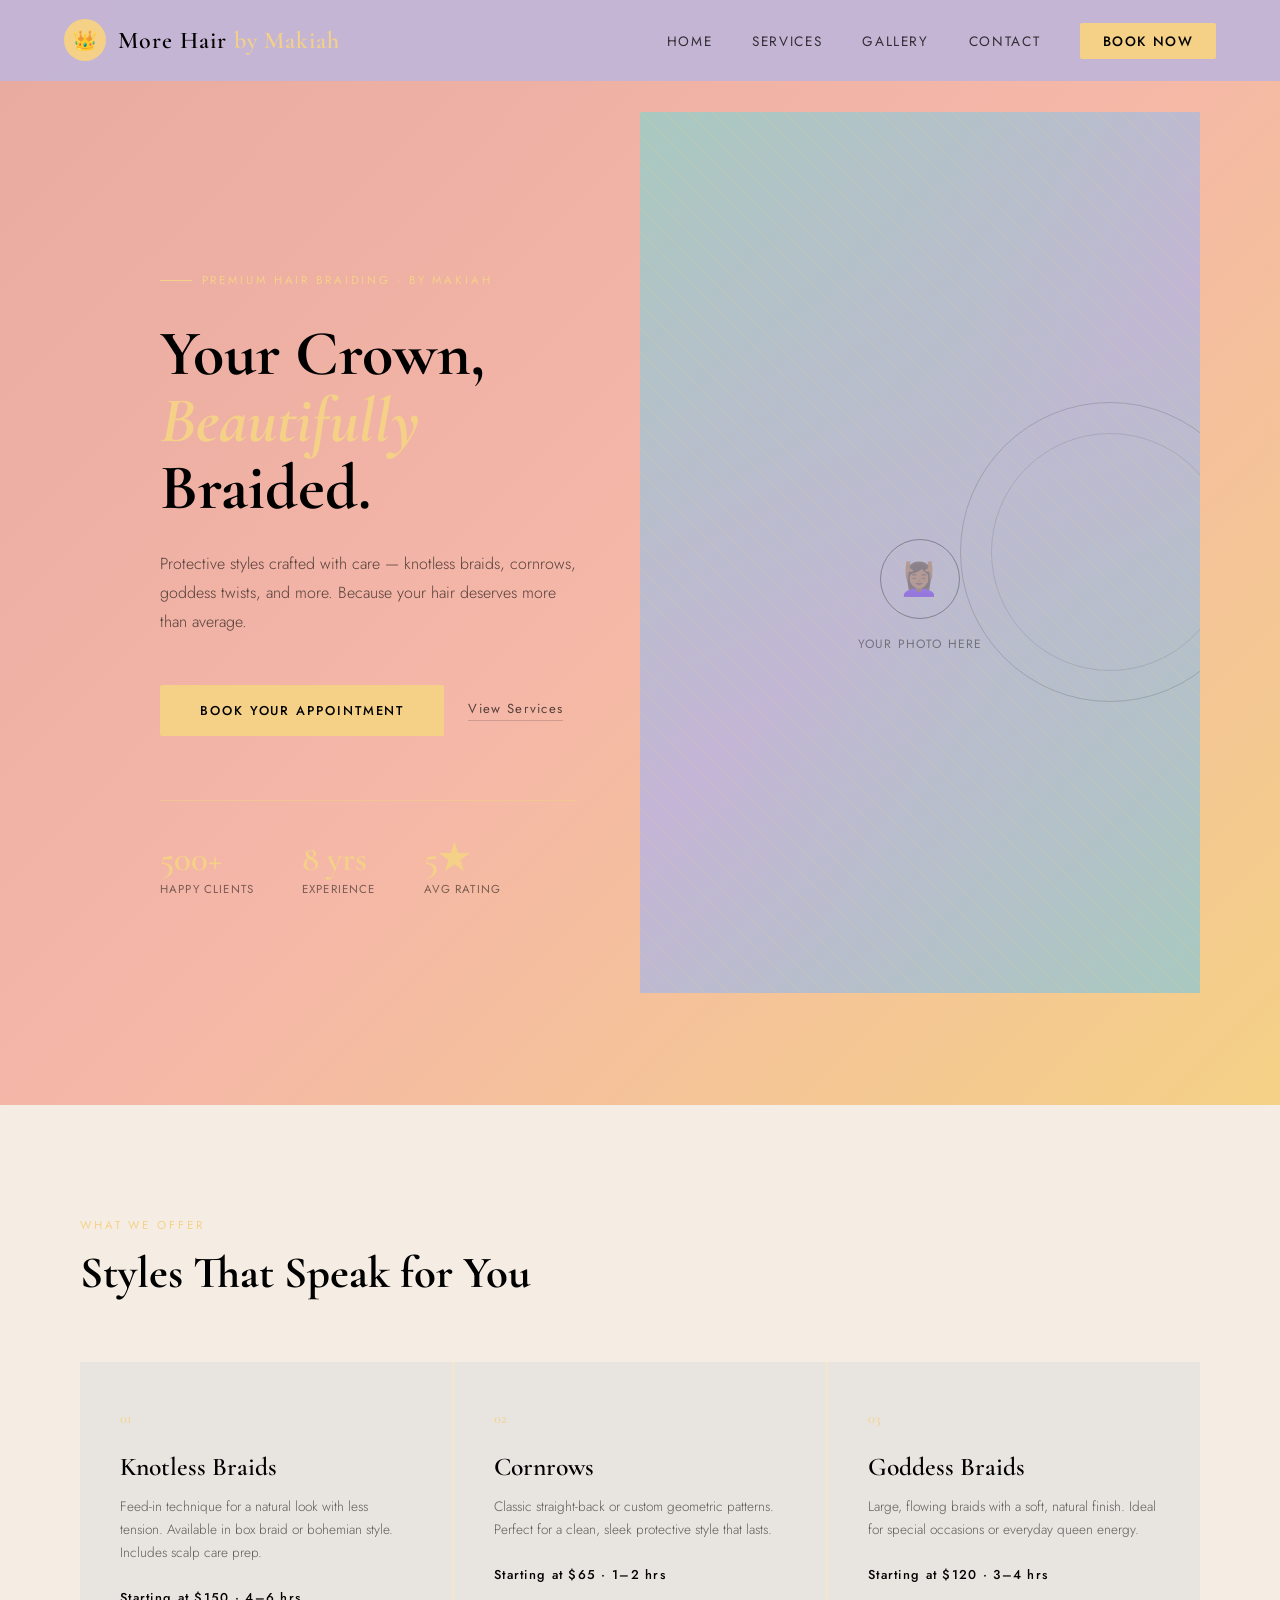
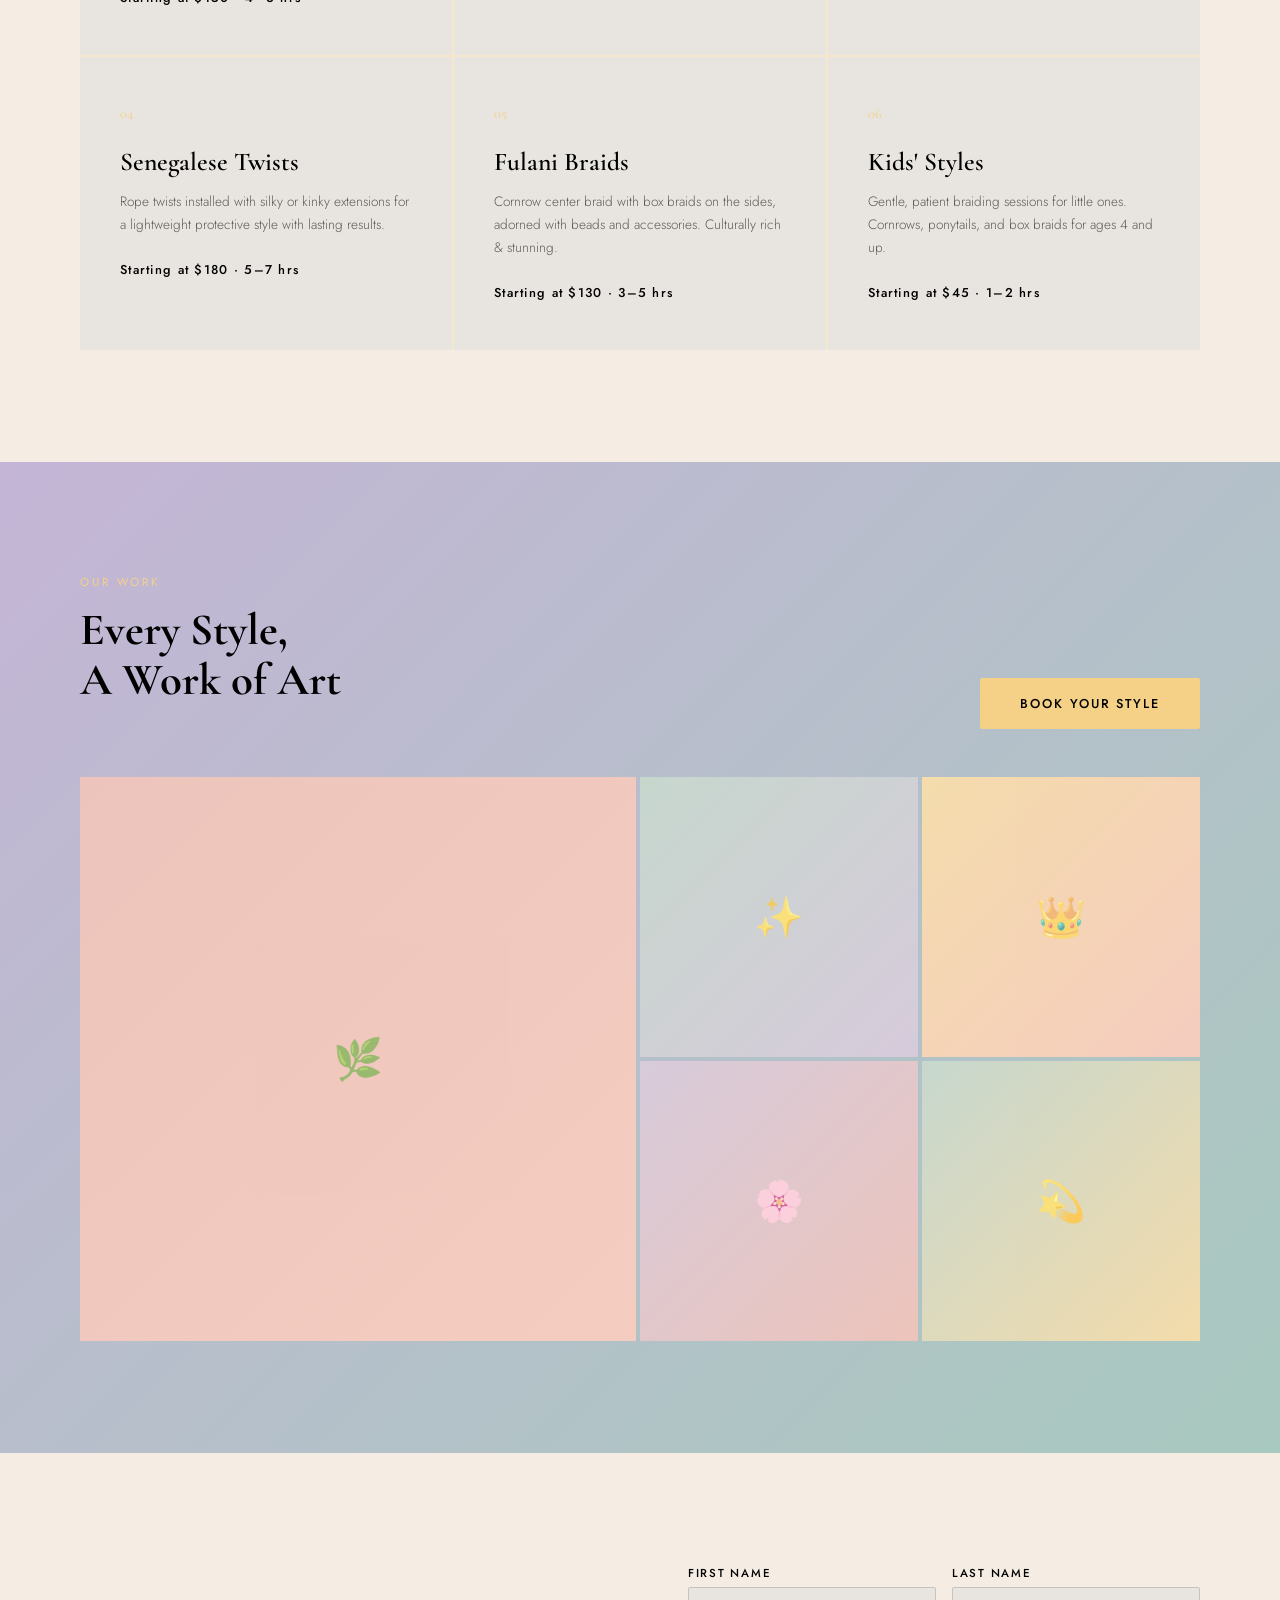
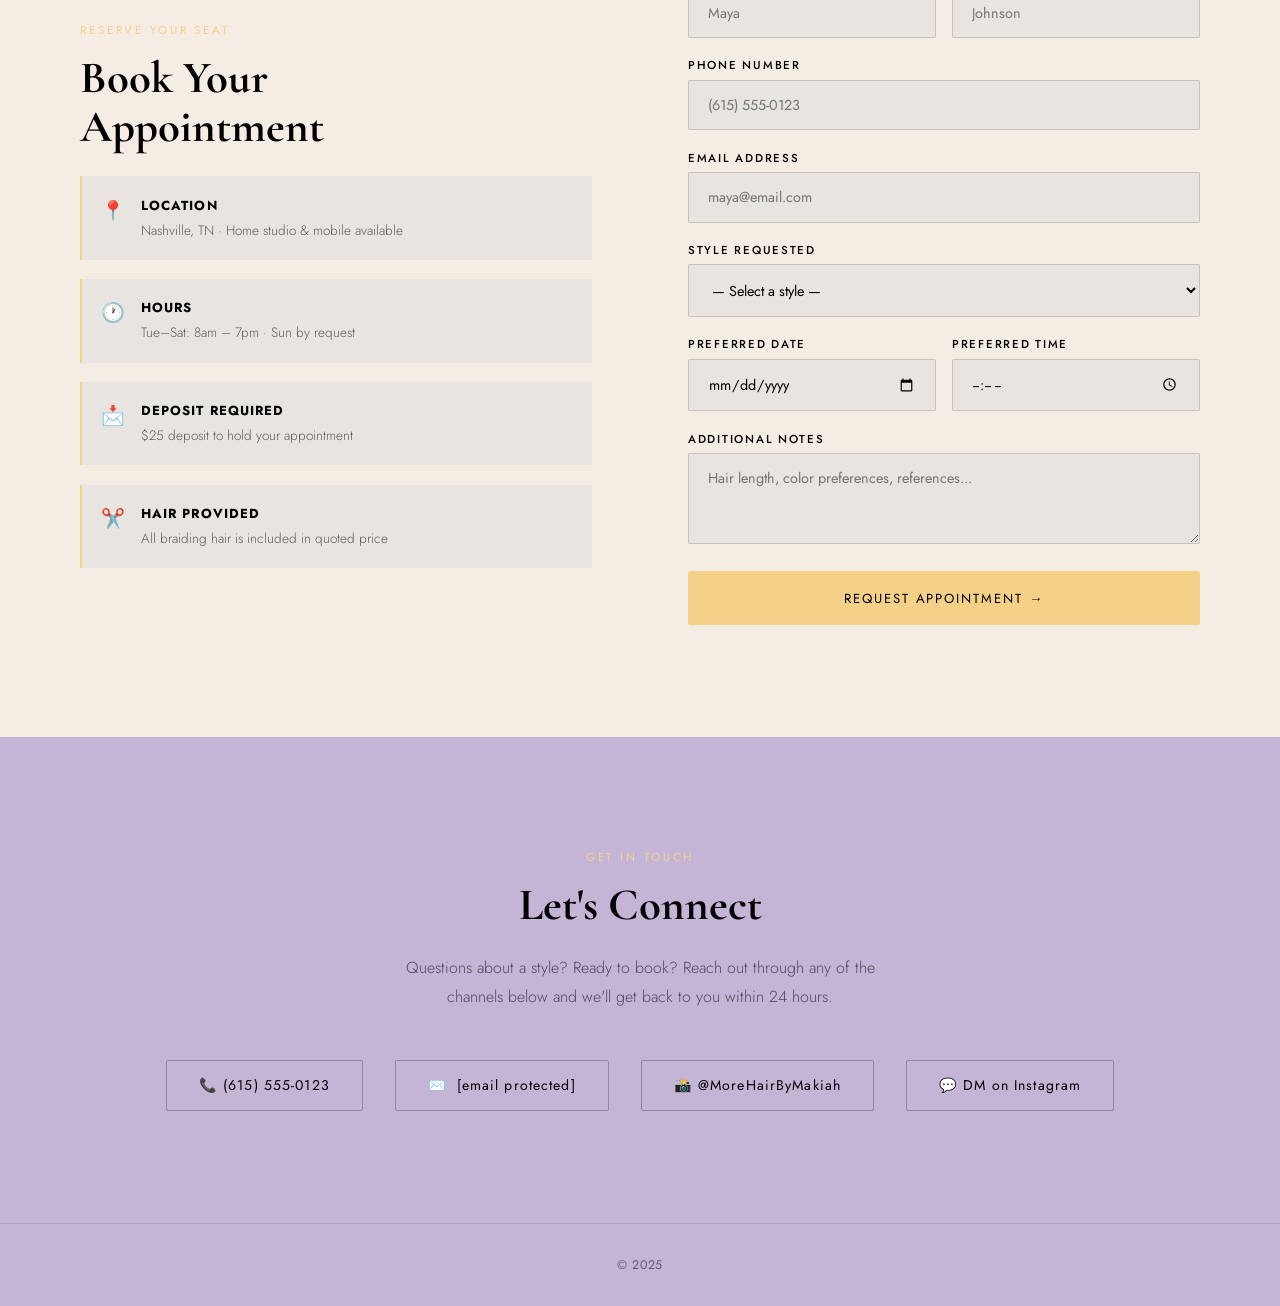
==== index.html @ 1e8ddd17 "first commit" ====
<!DOCTYPE html>
<html lang="en">
<head>
  <meta charset="UTF-8" />
  <meta name="viewport" content="width=device-width, initial-scale=1.0" />
  <title>More Hair by Makiah — Premium Hair Braiding</title>
  <link href="https://fonts.googleapis.com/css2?family=Cormorant+Garamond:ital,wght@0,400;0,600;1,400&family=Jost:wght@300;400;500&display=swap" rel="stylesheet" />
  <style>
    :root {
      --lavender: #C4B5D6;
      --gold: #F4D186;
      --mint: #A8C9BF;
      --coral: #F5B7A8;
      --pink: #E8A9A0;
      --cream: #F5EDE4;
      --bg: #E8E4DF;
      --black: #000000;

      /* aliases used throughout */
      --gold-light: #F4D186;
      --deep: #000000;
      --brown: #000000;
      --warm-white: #E8E4DF;
    }

    * { margin: 0; padding: 0; box-sizing: border-box; }

    html { scroll-behavior: smooth; }

    body {
      font-family: 'Jost', sans-serif;
      background: var(--warm-white);
      color: var(--deep);
      overflow-x: hidden;
    }

    /* ── NAVIGATION ── */
    nav {
      position: fixed;
      top: 0; left: 0; right: 0;
      z-index: 100;
      display: flex;
      align-items: center;
      justify-content: space-between;
      padding: 1.2rem 4rem;
      background: rgba(196, 181, 214, 0.97);
      backdrop-filter: blur(10px);
      border-bottom: 1px solid rgba(196, 181, 214, 0.5);
    }

    .logo {
      display: flex;
      align-items: center;
      gap: 0.75rem;
      text-decoration: none;
    }

    .logo-icon {
      width: 42px;
      height: 42px;
      background: linear-gradient(135deg, var(--gold), var(--gold-light));
      border-radius: 50%;
      display: flex;
      align-items: center;
      justify-content: center;
      font-size: 1.2rem;
    }

    .logo-text {
      font-family: 'Cormorant Garamond', serif;
      font-size: 1.5rem;
      font-weight: 600;
      color: var(--deep);
      letter-spacing: 0.04em;
    }

    .logo-text span {
      color: var(--gold);
    }

    .nav-links {
      display: flex;
      gap: 2.5rem;
      list-style: none;
    }

    .nav-links a {
      color: var(--deep);
      text-decoration: none;
      font-size: 0.85rem;
      font-weight: 400;
      letter-spacing: 0.12em;
      text-transform: uppercase;
      opacity: 0.75;
      transition: opacity 0.2s, color 0.2s;
      position: relative;
    }

    .nav-links a::after {
      content: '';
      position: absolute;
      bottom: -4px; left: 0;
      width: 0; height: 1px;
      background: var(--gold);
      transition: width 0.3s ease;
    }

    .nav-links a:hover {
      opacity: 1;
      color: var(--gold);
    }

    .nav-links a:hover::after { width: 100%; }

    .nav-book {
      background: var(--gold);
      color: var(--black) !important;
      padding: 0.5rem 1.4rem;
      border-radius: 2px;
      font-weight: 500 !important;
      opacity: 1 !important;
      transition: background 0.2s !important;
    }

    .nav-book:hover {
      background: var(--gold-light) !important;
    }

    .nav-book::after { display: none !important; }

    /* ── HERO ── */
    #home {
      min-height: 100vh;
      background: linear-gradient(135deg, #E8A9A0 0%, #F5B7A8 50%, #F4D186 100%);
      display: grid;
      grid-template-columns: 1fr 1fr;
      position: relative;
      overflow: hidden;
    }

    .hero-left {
      display: flex;
      flex-direction: column;
      justify-content: center;
      padding: 10rem 4rem 6rem 5rem;
      position: relative;
      z-index: 2;
    }

    .hero-tag {
      display: inline-flex;
      align-items: center;
      gap: 0.6rem;
      font-size: 0.72rem;
      letter-spacing: 0.25em;
      text-transform: uppercase;
      color: var(--gold);
      margin-bottom: 2rem;
      opacity: 0;
      animation: fadeUp 0.8s 0.2s forwards;
    }

    .hero-tag::before {
      content: '';
      width: 32px; height: 1px;
      background: var(--gold);
    }

    h1 {
      font-family: 'Cormorant Garamond', serif;
      font-size: clamp(3rem, 5vw, 5.5rem);
      line-height: 1.05;
      color: var(--deep);
      margin-bottom: 1.8rem;
      opacity: 0;
      animation: fadeUp 0.9s 0.4s forwards;
    }

    h1 em {
      font-style: italic;
      color: var(--gold);
    }

    .hero-sub {
      font-size: 1rem;
      line-height: 1.8;
      color: rgba(0, 0, 0, 0.65);
      max-width: 420px;
      margin-bottom: 3rem;
      font-weight: 300;
      opacity: 0;
      animation: fadeUp 0.9s 0.6s forwards;
    }

    .hero-cta-group {
      display: flex;
      align-items: center;
      gap: 1.5rem;
      opacity: 0;
      animation: fadeUp 0.9s 0.8s forwards;
    }

    .btn-primary {
      display: inline-block;
      background: var(--gold);
      color: var(--black);
      text-decoration: none;
      padding: 1rem 2.5rem;
      font-size: 0.8rem;
      font-weight: 500;
      letter-spacing: 0.15em;
      text-transform: uppercase;
      border-radius: 2px;
      transition: background 0.25s, transform 0.2s;
    }

    .btn-primary:hover {
      background: var(--gold-light);
      transform: translateY(-2px);
    }

    .btn-secondary {
      color: var(--deep);
      text-decoration: none;
      font-size: 0.82rem;
      letter-spacing: 0.1em;
      opacity: 0.65;
      border-bottom: 1px solid rgba(61,37,53,0.3);
      padding-bottom: 2px;
      transition: opacity 0.2s;
    }

    .btn-secondary:hover { opacity: 1; }

    .hero-stats {
      display: flex;
      gap: 3rem;
      margin-top: 4rem;
      padding-top: 2.5rem;
      border-top: 1px solid rgba(244,209,134,0.5);
      opacity: 0;
      animation: fadeUp 0.9s 1s forwards;
    }

    .stat-num {
      font-family: 'Cormorant Garamond', serif;
      font-size: 2.2rem;
      font-weight: 600;
      color: var(--gold);
      line-height: 1;
    }

    .stat-label {
      font-size: 0.72rem;
      letter-spacing: 0.1em;
      color: rgba(0,0,0,0.5);
      text-transform: uppercase;
      margin-top: 0.3rem;
    }

    .hero-right {
      position: relative;
      overflow: hidden;
    }

    .hero-img-bg {
      position: absolute;
      inset: 0;
      background: linear-gradient(
        135deg,
        #A8C9BF 0%,
        #C4B5D6 50%,
        #A8C9BF 100%
      );
    }

    .hero-pattern {
      position: absolute;
      inset: 0;
      opacity: 0.12;
      background-image: 
        repeating-linear-gradient(45deg, var(--gold) 0, var(--gold) 1px, transparent 0, transparent 50%);
      background-size: 24px 24px;
    }

    .hero-img-overlay {
      position: absolute;
      inset: 0;
      background: radial-gradient(ellipse at 60% 40%, rgba(168,201,191,0.3) 0%, transparent 70%);
    }

    .hero-portrait {
      position: absolute;
      bottom: 0;
      left: 50%;
      transform: translateX(-50%);
      width: 80%;
      height: 90%;
      display: flex;
      align-items: flex-end;
      justify-content: center;
    }

    .portrait-placeholder {
      width: 100%;
      height: 100%;
      display: flex;
      flex-direction: column;
      align-items: center;
      justify-content: center;
      gap: 1rem;
      color: rgba(0,0,0,0.4);
      font-size: 0.75rem;
      letter-spacing: 0.1em;
      text-transform: uppercase;
    }

    .portrait-icon {
      width: 80px; height: 80px;
      border: 1px solid rgba(0,0,0,0.3);
      border-radius: 50%;
      display: flex;
      align-items: center;
      justify-content: center;
      font-size: 2rem;
    }

    .hero-accent {
      position: absolute;
      top: 50%; right: -60px;
      transform: translateY(-50%);
      width: 300px; height: 300px;
      border: 1px solid rgba(0,0,0,0.15);
      border-radius: 50%;
      pointer-events: none;
    }

    .hero-accent::before {
      content: '';
      position: absolute;
      inset: 30px;
      border: 1px solid rgba(0,0,0,0.1);
      border-radius: 50%;
    }

    /* ── SECTIONS ── */
    section {
      padding: 7rem 5rem;
    }

    .section-label {
      font-size: 0.72rem;
      letter-spacing: 0.25em;
      text-transform: uppercase;
      color: var(--gold);
      margin-bottom: 1rem;
    }

    .section-title {
      font-family: 'Cormorant Garamond', serif;
      font-size: clamp(2.2rem, 3.5vw, 3.5rem);
      line-height: 1.1;
      color: var(--deep);
      margin-bottom: 1.5rem;
    }

    /* ── SERVICES ── */
    #services {
      background: var(--cream);
    }

    .services-grid {
      display: grid;
      grid-template-columns: repeat(3, 1fr);
      gap: 2px;
      margin-top: 4rem;
      background: rgba(244,209,134,0.25);
    }

    .service-card {
      background: var(--warm-white);
      padding: 3rem 2.5rem;
      transition: background 0.3s;
      position: relative;
      overflow: hidden;
    }

    .service-card::before {
      content: '';
      position: absolute;
      bottom: 0; left: 0;
      width: 0; height: 2px;
      background: var(--gold);
      transition: width 0.4s ease;
    }

    .service-card:hover { background: var(--lavender); }
    .service-card:hover .service-name { color: var(--black); }
    .service-card:hover .service-desc { color: rgba(0,0,0,0.6); }
    .service-card:hover .service-price { color: var(--black); }
    .service-card:hover::before { width: 100%; }

    .service-num {
      font-family: 'Cormorant Garamond', serif;
      font-size: 0.9rem;
      color: var(--gold);
      margin-bottom: 1.5rem;
    }

    .service-name {
      font-family: 'Cormorant Garamond', serif;
      font-size: 1.6rem;
      font-weight: 600;
      color: var(--deep);
      margin-bottom: 0.8rem;
      transition: color 0.3s;
    }

    .service-desc {
      font-size: 0.85rem;
      line-height: 1.7;
      color: rgba(0,0,0,0.6);
      margin-bottom: 1.5rem;
      transition: color 0.3s;
      font-weight: 300;
    }

    .service-price {
      font-size: 0.8rem;
      letter-spacing: 0.1em;
      color: var(--brown);
      font-weight: 500;
      transition: color 0.3s;
    }

    /* ── GALLERY ── */
    #gallery {
      background: linear-gradient(135deg, #C4B5D6 0%, #A8C9BF 100%);
      color: var(--black);
    }

    #gallery .section-title { color: var(--black); }

    .gallery-intro {
      display: flex;
      justify-content: space-between;
      align-items: flex-end;
      margin-bottom: 3rem;
    }

    .gallery-grid {
      display: grid;
      grid-template-columns: 2fr 1fr 1fr;
      grid-template-rows: 280px 280px;
      gap: 4px;
    }

    .gallery-item {
      background: var(--cream);
      position: relative;
      overflow: hidden;
      cursor: pointer;
    }

    .gallery-item:first-child {
      grid-row: 1 / 3;
    }

    .gallery-item-inner {
      width: 100%;
      height: 100%;
      background: linear-gradient(135deg, #E8A9A0, #F5B7A8);
      display: flex;
      align-items: center;
      justify-content: center;
      font-size: 2.5rem;
      opacity: 0.6;
      transition: opacity 0.3s, transform 0.5s;
    }

    .gallery-item:nth-child(2) .gallery-item-inner { background: linear-gradient(135deg, #A8C9BF, #C4B5D6); }
    .gallery-item:nth-child(3) .gallery-item-inner { background: linear-gradient(135deg, #F4D186, #F5B7A8); }
    .gallery-item:nth-child(4) .gallery-item-inner { background: linear-gradient(135deg, #C4B5D6, #E8A9A0); }
    .gallery-item:nth-child(5) .gallery-item-inner { background: linear-gradient(135deg, #A8C9BF, #F4D186); }

    .gallery-item:hover .gallery-item-inner {
      opacity: 0.85;
      transform: scale(1.05);
    }

    .gallery-overlay {
      position: absolute;
      inset: 0;
      background: linear-gradient(to top, rgba(0,0,0,0.6) 0%, transparent 50%);
      opacity: 0;
      transition: opacity 0.3s;
      display: flex;
      align-items: flex-end;
      padding: 1.5rem;
    }

    .gallery-item:hover .gallery-overlay { opacity: 1; }

    .gallery-tag {
      font-size: 0.75rem;
      letter-spacing: 0.1em;
      text-transform: uppercase;
      color: var(--cream);
    }

    /* ── BOOKING ── */
    #booking {
      background: var(--cream);
      display: grid;
      grid-template-columns: 1fr 1fr;
      gap: 6rem;
      align-items: center;
    }

    .booking-form {
      display: flex;
      flex-direction: column;
      gap: 1.2rem;
    }

    .form-group {
      display: flex;
      flex-direction: column;
      gap: 0.4rem;
    }

    .form-group label {
      font-size: 0.72rem;
      letter-spacing: 0.15em;
      text-transform: uppercase;
      color: var(--brown);
      font-weight: 500;
    }

    .form-group input,
    .form-group select,
    .form-group textarea {
      padding: 0.9rem 1.2rem;
      border: 1px solid rgba(0,0,0,0.15);
      background: var(--warm-white);
      font-family: 'Jost', sans-serif;
      font-size: 0.9rem;
      color: var(--deep);
      outline: none;
      transition: border-color 0.2s;
      border-radius: 2px;
    }

    .form-group input:focus,
    .form-group select:focus,
    .form-group textarea:focus {
      border-color: var(--gold);
    }

    .form-row {
      display: grid;
      grid-template-columns: 1fr 1fr;
      gap: 1rem;
    }

    .btn-form {
      background: var(--gold);
      color: var(--black);
      border: none;
      padding: 1.1rem 2rem;
      font-family: 'Jost', sans-serif;
      font-size: 0.82rem;
      letter-spacing: 0.15em;
      text-transform: uppercase;
      cursor: pointer;
      transition: background 0.2s;
      border-radius: 2px;
      margin-top: 0.5rem;
    }

    .btn-form:hover { background: var(--mint); }

    .booking-info h3 {
      font-family: 'Cormorant Garamond', serif;
      font-size: 2rem;
      color: var(--deep);
      margin-bottom: 1.5rem;
    }

    .booking-details {
      display: flex;
      flex-direction: column;
      gap: 1.2rem;
    }

    .detail-item {
      display: flex;
      align-items: flex-start;
      gap: 1rem;
      padding: 1.2rem;
      background: var(--warm-white);
      border-left: 2px solid var(--gold);
    }

    .detail-icon { font-size: 1.2rem; }

    .detail-text strong {
      display: block;
      font-size: 0.82rem;
      letter-spacing: 0.08em;
      text-transform: uppercase;
      color: var(--deep);
      margin-bottom: 0.2rem;
    }

    .detail-text span {
      font-size: 0.85rem;
      color: rgba(0,0,0,0.6);
      font-weight: 300;
    }

    /* ── CONTACT ── */
    #contact {
      background: var(--lavender);
      color: var(--black);
      text-align: center;
    }

    #contact .section-title { color: var(--black); }

    .contact-sub {
      color: rgba(0,0,0,0.6);
      font-size: 1rem;
      font-weight: 300;
      max-width: 480px;
      margin: 0 auto 3rem;
      line-height: 1.8;
    }

    .contact-links {
      display: flex;
      justify-content: center;
      gap: 2rem;
      flex-wrap: wrap;
    }

    .contact-link {
      display: flex;
      align-items: center;
      gap: 0.6rem;
      color: var(--black);
      text-decoration: none;
      font-size: 0.88rem;
      letter-spacing: 0.08em;
      border: 1px solid rgba(0,0,0,0.25);
      padding: 0.9rem 2rem;
      transition: background 0.2s, border-color 0.2s;
      border-radius: 2px;
    }

    .contact-link:hover {
      background: rgba(244,209,134,0.4);
      border-color: var(--black);
    }

    /* ── FOOTER ── */
    footer {
      background: var(--lavender);
      color: rgba(0,0,0,0.5);
      text-align: center;
      padding: 2rem;
      font-size: 0.78rem;
      letter-spacing: 0.05em;
      border-top: 1px solid rgba(0,0,0,0.1);
    }

    footer a { color: var(--black); text-decoration: none; font-weight: 500; }

    /* ── ANIMATIONS ── */
    @keyframes fadeUp {
      from { opacity: 0; transform: translateY(24px); }
      to   { opacity: 1; transform: translateY(0); }
    }

    /* ── RESPONSIVE ── */
    @media (max-width: 900px) {
      nav { padding: 1rem 1.5rem; }
      .nav-links { gap: 1.2rem; }
      #home { grid-template-columns: 1fr; }
      .hero-right { display: none; }
      .hero-left { padding: 8rem 1.5rem 4rem; }
      section { padding: 5rem 1.5rem; }
      .services-grid { grid-template-columns: 1fr; }
      #booking { grid-template-columns: 1fr; gap: 3rem; padding: 4rem 1.5rem; }
      .gallery-grid { grid-template-columns: 1fr 1fr; grid-template-rows: 200px 200px 200px; }
      .gallery-item:first-child { grid-row: auto; }
    }
  </style>
</head>
<body>

  <!-- ═══ NAVIGATION ═══ -->
  <nav>
    <a href="#home" class="logo">
      <div class="logo-icon">👑</div>
      <span class="logo-text">More Hair <span>by Makiah</span></span>
    </a>
    <ul class="nav-links">
      <li><a href="#home">Home</a></li>
      <li><a href="#services">Services</a></li>
      <li><a href="#gallery">Gallery</a></li>
      <li><a href="#contact">Contact</a></li>
      <li><a href="#booking" class="nav-book">Book Now</a></li>
    </ul>
  </nav>

  <!-- ═══ HERO ═══ -->
  <section id="home">
    <div class="hero-left">
      <div class="hero-tag">Premium Hair Braiding · by Makiah</div>
      <h1>Your Crown,<br /><em>Beautifully</em><br />Braided.</h1>
      <p class="hero-sub">Protective styles crafted with care — knotless braids, cornrows, goddess twists, and more. Because your hair deserves more than average.</p>
      <div class="hero-cta-group">
        <a href="#booking" class="btn-primary">Book Your Appointment</a>
        <a href="#services" class="btn-secondary">View Services</a>
      </div>
      <div class="hero-stats">
        <div>
          <div class="stat-num">500+</div>
          <div class="stat-label">Happy Clients</div>
        </div>
        <div>
          <div class="stat-num">8 yrs</div>
          <div class="stat-label">Experience</div>
        </div>
        <div>
          <div class="stat-num">5★</div>
          <div class="stat-label">Avg Rating</div>
        </div>
      </div>
    </div>
    <div class="hero-right">
      <div class="hero-img-bg"></div>
      <div class="hero-pattern"></div>
      <div class="hero-img-overlay"></div>
      <div class="hero-portrait">
        <div class="portrait-placeholder">
          <div class="portrait-icon">💆🏾‍♀️</div>
          <span>Your Photo Here</span>
        </div>
      </div>
      <div class="hero-accent"></div>
    </div>
  </section>

  <!-- ═══ SERVICES ═══ -->
  <section id="services">
    <div class="section-label">What We Offer</div>
    <h2 class="section-title">Styles That Speak for You</h2>
    <div class="services-grid">
      <div class="service-card">
        <div class="service-num">01</div>
        <div class="service-name">Knotless Braids</div>
        <p class="service-desc">Feed-in technique for a natural look with less tension. Available in box braid or bohemian style. Includes scalp care prep.</p>
        <div class="service-price">Starting at $150 · 4–6 hrs</div>
      </div>
      <div class="service-card">
        <div class="service-num">02</div>
        <div class="service-name">Cornrows</div>
        <p class="service-desc">Classic straight-back or custom geometric patterns. Perfect for a clean, sleek protective style that lasts.</p>
        <div class="service-price">Starting at $65 · 1–2 hrs</div>
      </div>
      <div class="service-card">
        <div class="service-num">03</div>
        <div class="service-name">Goddess Braids</div>
        <p class="service-desc">Large, flowing braids with a soft, natural finish. Ideal for special occasions or everyday queen energy.</p>
        <div class="service-price">Starting at $120 · 3–4 hrs</div>
      </div>
      <div class="service-card">
        <div class="service-num">04</div>
        <div class="service-name">Senegalese Twists</div>
        <p class="service-desc">Rope twists installed with silky or kinky extensions for a lightweight protective style with lasting results.</p>
        <div class="service-price">Starting at $180 · 5–7 hrs</div>
      </div>
      <div class="service-card">
        <div class="service-num">05</div>
        <div class="service-name">Fulani Braids</div>
        <p class="service-desc">Cornrow center braid with box braids on the sides, adorned with beads and accessories. Culturally rich & stunning.</p>
        <div class="service-price">Starting at $130 · 3–5 hrs</div>
      </div>
      <div class="service-card">
        <div class="service-num">06</div>
        <div class="service-name">Kids' Styles</div>
        <p class="service-desc">Gentle, patient braiding sessions for little ones. Cornrows, ponytails, and box braids for ages 4 and up.</p>
        <div class="service-price">Starting at $45 · 1–2 hrs</div>
      </div>
    </div>
  </section>

  <!-- ═══ GALLERY ═══ -->
  <section id="gallery">
    <div class="gallery-intro">
      <div>
        <div class="section-label">Our Work</div>
        <h2 class="section-title">Every Style,<br />A Work of Art</h2>
      </div>
      <a href="#booking" class="btn-primary">Book Your Style</a>
    </div>
    <div class="gallery-grid">
      <div class="gallery-item">
        <div class="gallery-item-inner">🌿</div>
        <div class="gallery-overlay"><span class="gallery-tag">Knotless Box Braids</span></div>
      </div>
      <div class="gallery-item">
        <div class="gallery-item-inner">✨</div>
        <div class="gallery-overlay"><span class="gallery-tag">Goddess Braids</span></div>
      </div>
      <div class="gallery-item">
        <div class="gallery-item-inner">👑</div>
        <div class="gallery-overlay"><span class="gallery-tag">Fulani Style</span></div>
      </div>
      <div class="gallery-item">
        <div class="gallery-item-inner">🌸</div>
        <div class="gallery-overlay"><span class="gallery-tag">Cornrow Design</span></div>
      </div>
      <div class="gallery-item">
        <div class="gallery-item-inner">💫</div>
        <div class="gallery-overlay"><span class="gallery-tag">Senegalese Twists</span></div>
      </div>
    </div>
  </section>

  <!-- ═══ BOOKING ═══ -->
  <section id="booking">
    <div>
      <div class="section-label">Reserve Your Seat</div>
      <h2 class="section-title">Book Your<br />Appointment</h2>
      <div class="booking-info">
        <div class="booking-details">
          <div class="detail-item">
            <div class="detail-icon">📍</div>
            <div class="detail-text">
              <strong>Location</strong>
              <span>Nashville, TN · Home studio & mobile available</span>
            </div>
          </div>
          <div class="detail-item">
            <div class="detail-icon">🕐</div>
            <div class="detail-text">
              <strong>Hours</strong>
              <span>Tue–Sat: 8am – 7pm · Sun by request</span>
            </div>
          </div>
          <div class="detail-item">
            <div class="detail-icon">📩</div>
            <div class="detail-text">
              <strong>Deposit Required</strong>
              <span>$25 deposit to hold your appointment</span>
            </div>
          </div>
          <div class="detail-item">
            <div class="detail-icon">✂️</div>
            <div class="detail-text">
              <strong>Hair Provided</strong>
              <span>All braiding hair is included in quoted price</span>
            </div>
          </div>
        </div>
      </div>
    </div>

    <form class="booking-form" onsubmit="return false;">
      <div class="form-row">
        <div class="form-group">
          <label>First Name</label>
          <input type="text" placeholder="Maya" />
        </div>
        <div class="form-group">
          <label>Last Name</label>
          <input type="text" placeholder="Johnson" />
        </div>
      </div>
      <div class="form-group">
        <label>Phone Number</label>
        <input type="tel" placeholder="(615) 555-0123" />
      </div>
      <div class="form-group">
        <label>Email Address</label>
        <input type="email" placeholder="maya@email.com" />
      </div>
      <div class="form-group">
        <label>Style Requested</label>
        <select>
          <option value="">— Select a style —</option>
          <option>Knotless Braids</option>
          <option>Cornrows</option>
          <option>Goddess Braids</option>
          <option>Senegalese Twists</option>
          <option>Fulani Braids</option>
          <option>Kids' Style</option>
        </select>
      </div>
      <div class="form-row">
        <div class="form-group">
          <label>Preferred Date</label>
          <input type="date" />
        </div>
        <div class="form-group">
          <label>Preferred Time</label>
          <input type="time" />
        </div>
      </div>
      <div class="form-group">
        <label>Additional Notes</label>
        <textarea rows="3" placeholder="Hair length, color preferences, references..."></textarea>
      </div>
      <button class="btn-form" type="submit">Request Appointment →</button>
    </form>
  </section>

  <!-- ═══ CONTACT ═══ -->
  <section id="contact">
    <div class="section-label">Get In Touch</div>
    <h2 class="section-title">Let's Connect</h2>
    <p class="contact-sub">Questions about a style? Ready to book? Reach out through any of the channels below and we'll get back to you within 24 hours.</p>
    <div class="contact-links">
      <a href="tel:+16155550123" class="contact-link">📞 (615) 555-0123</a>
      <a href="/cdn-cgi/l/email-protection#19717c7575765974766b7c7178706b7b60747872707871377a7674" class="contact-link">✉️ <span class="__cf_email__" data-cfemail="6a020f0606052a0705180f020b03180813070b01030b0244090507">[email&#160;protected]</span></a>
      <a href="#" class="contact-link">📸 @MoreHairByMakiah</a>
      <a href="#" class="contact-link">💬 DM on Instagram</a>
    </div>
  </section>

  <!-- ═══ FOOTER ═══ -->
  <footer>
    <p>© 2025
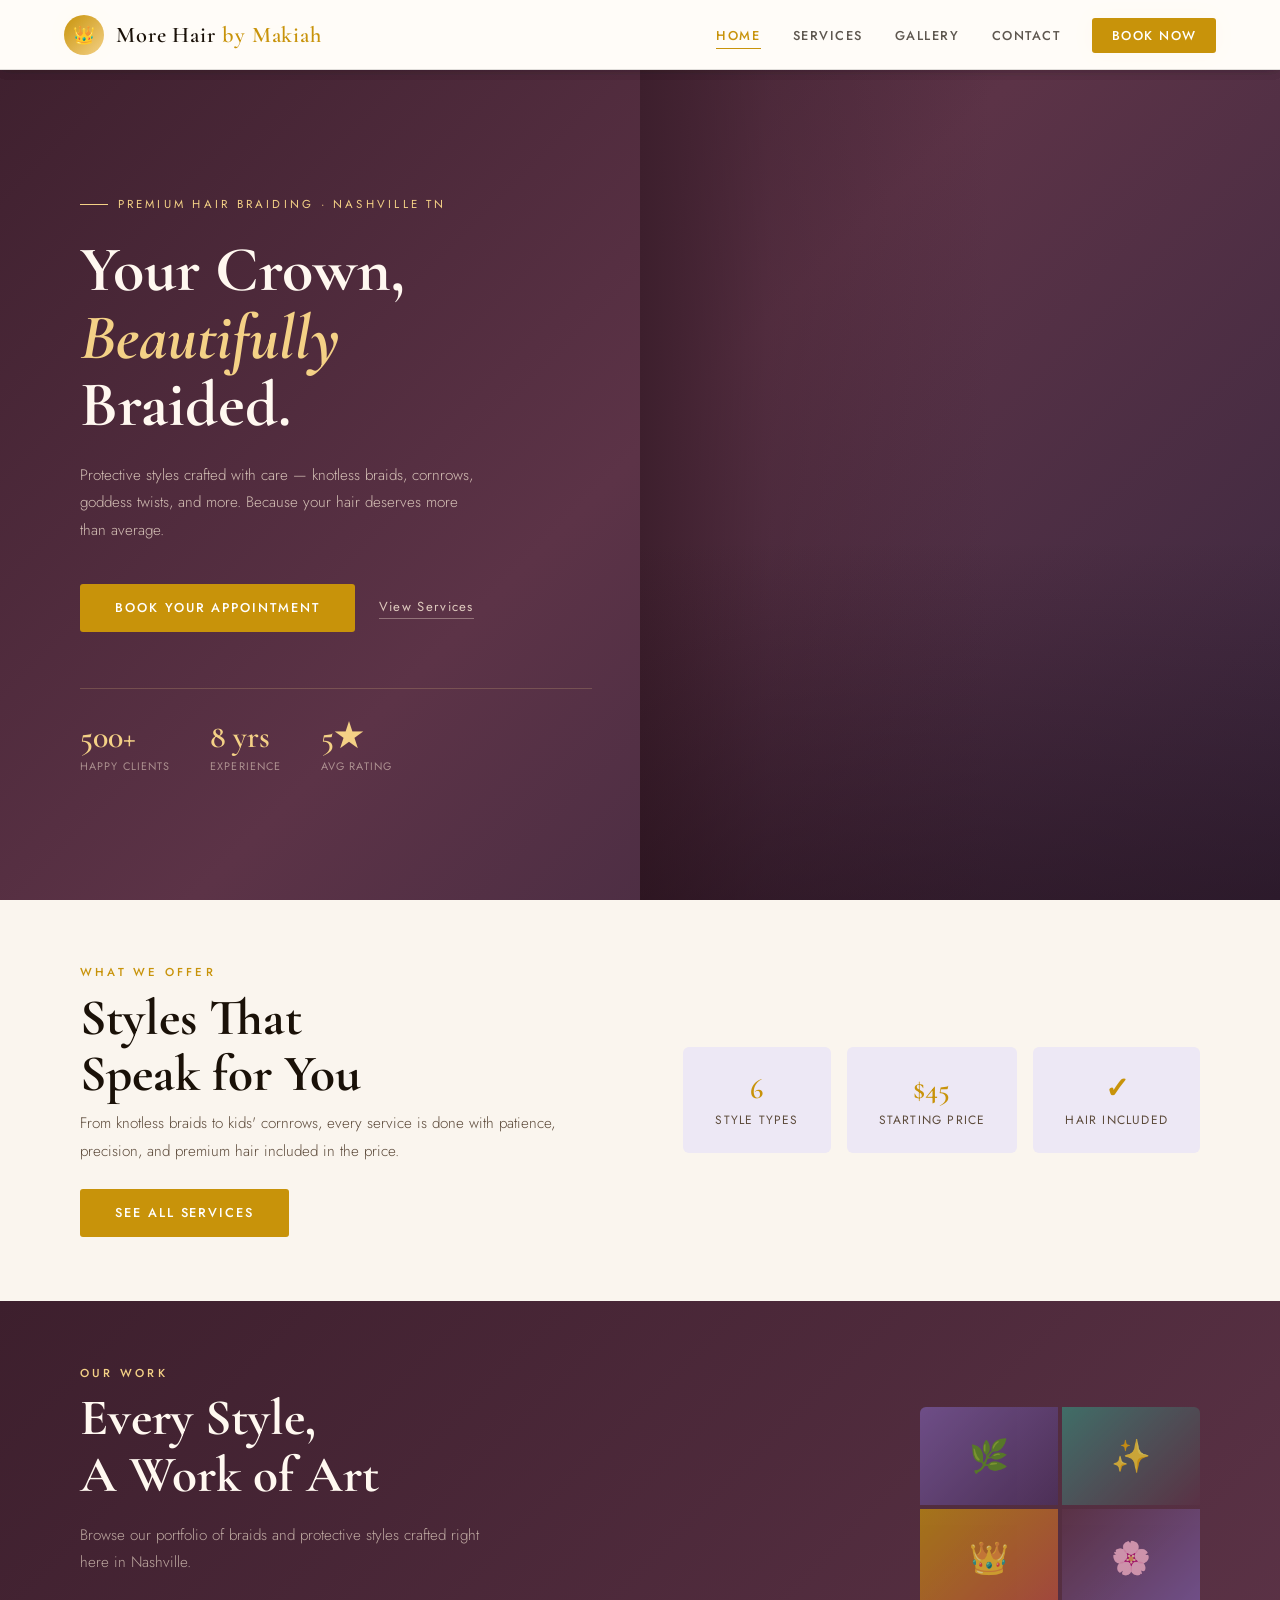
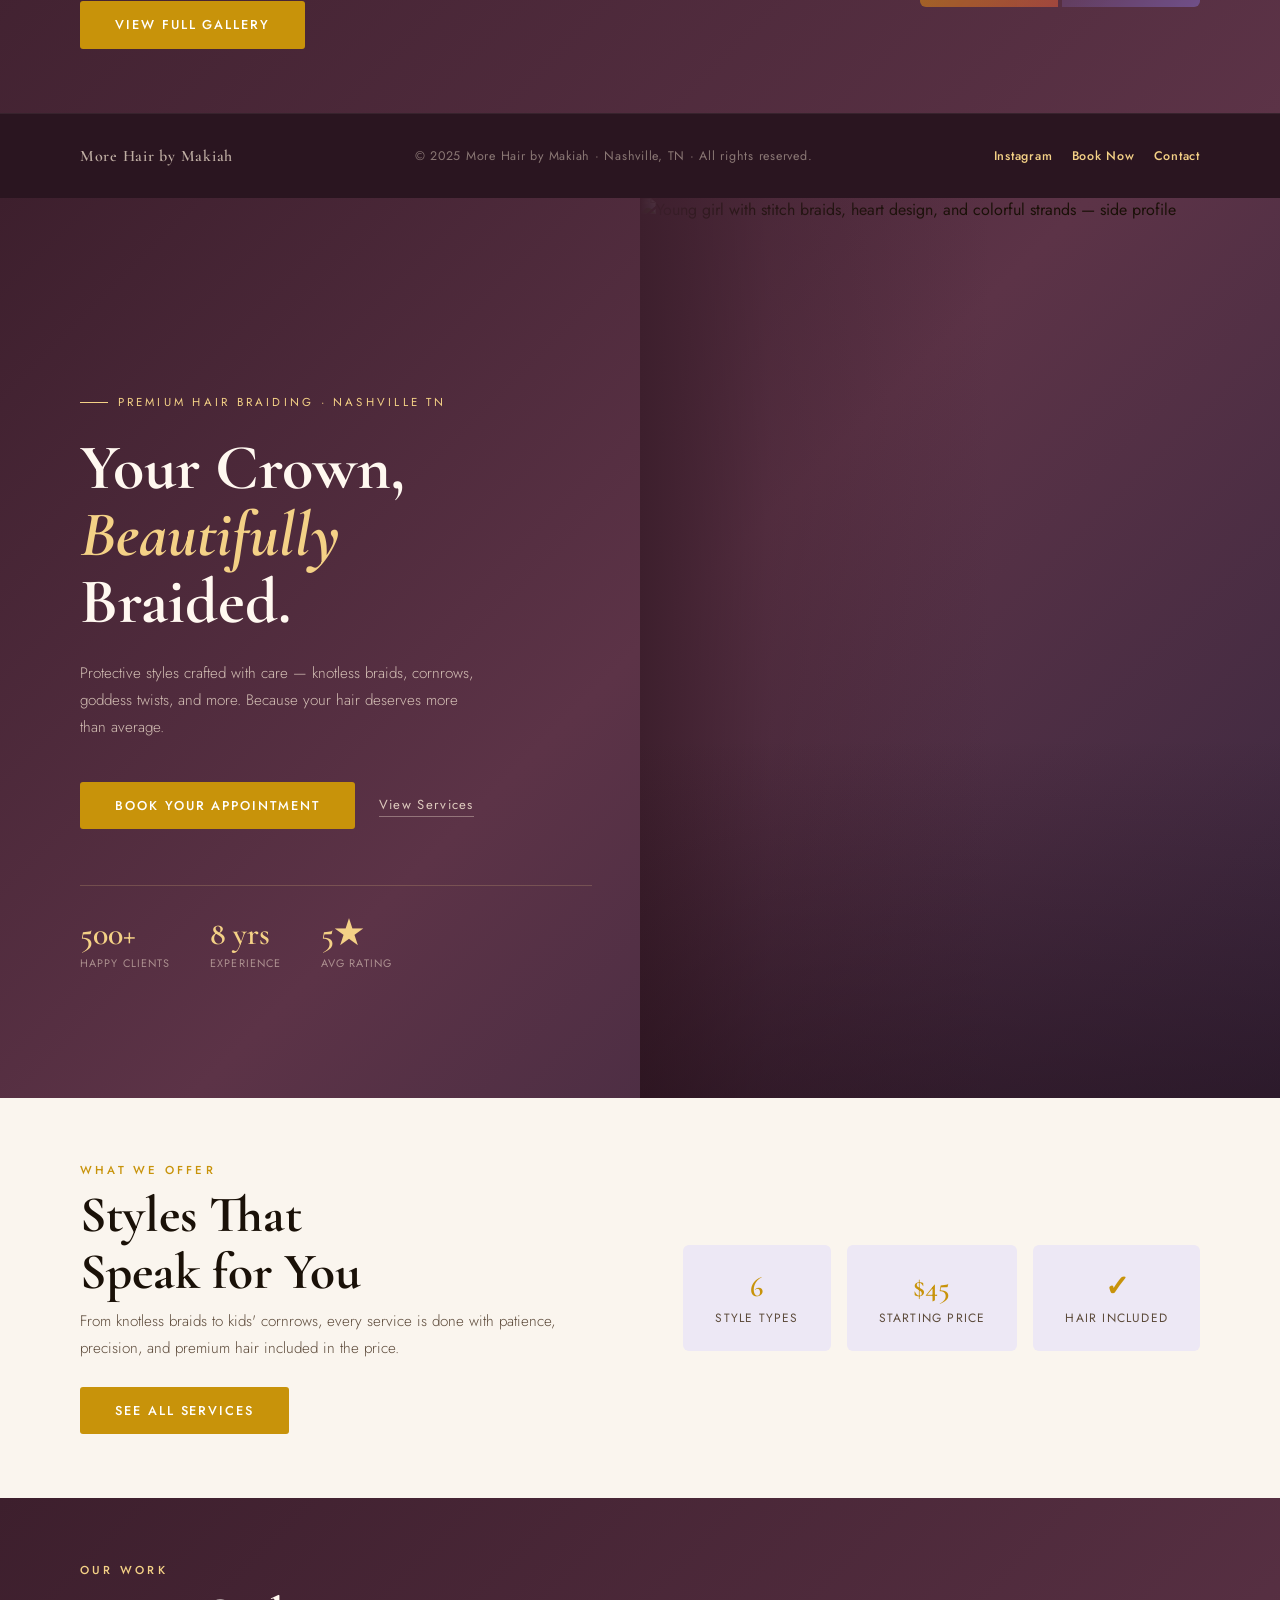
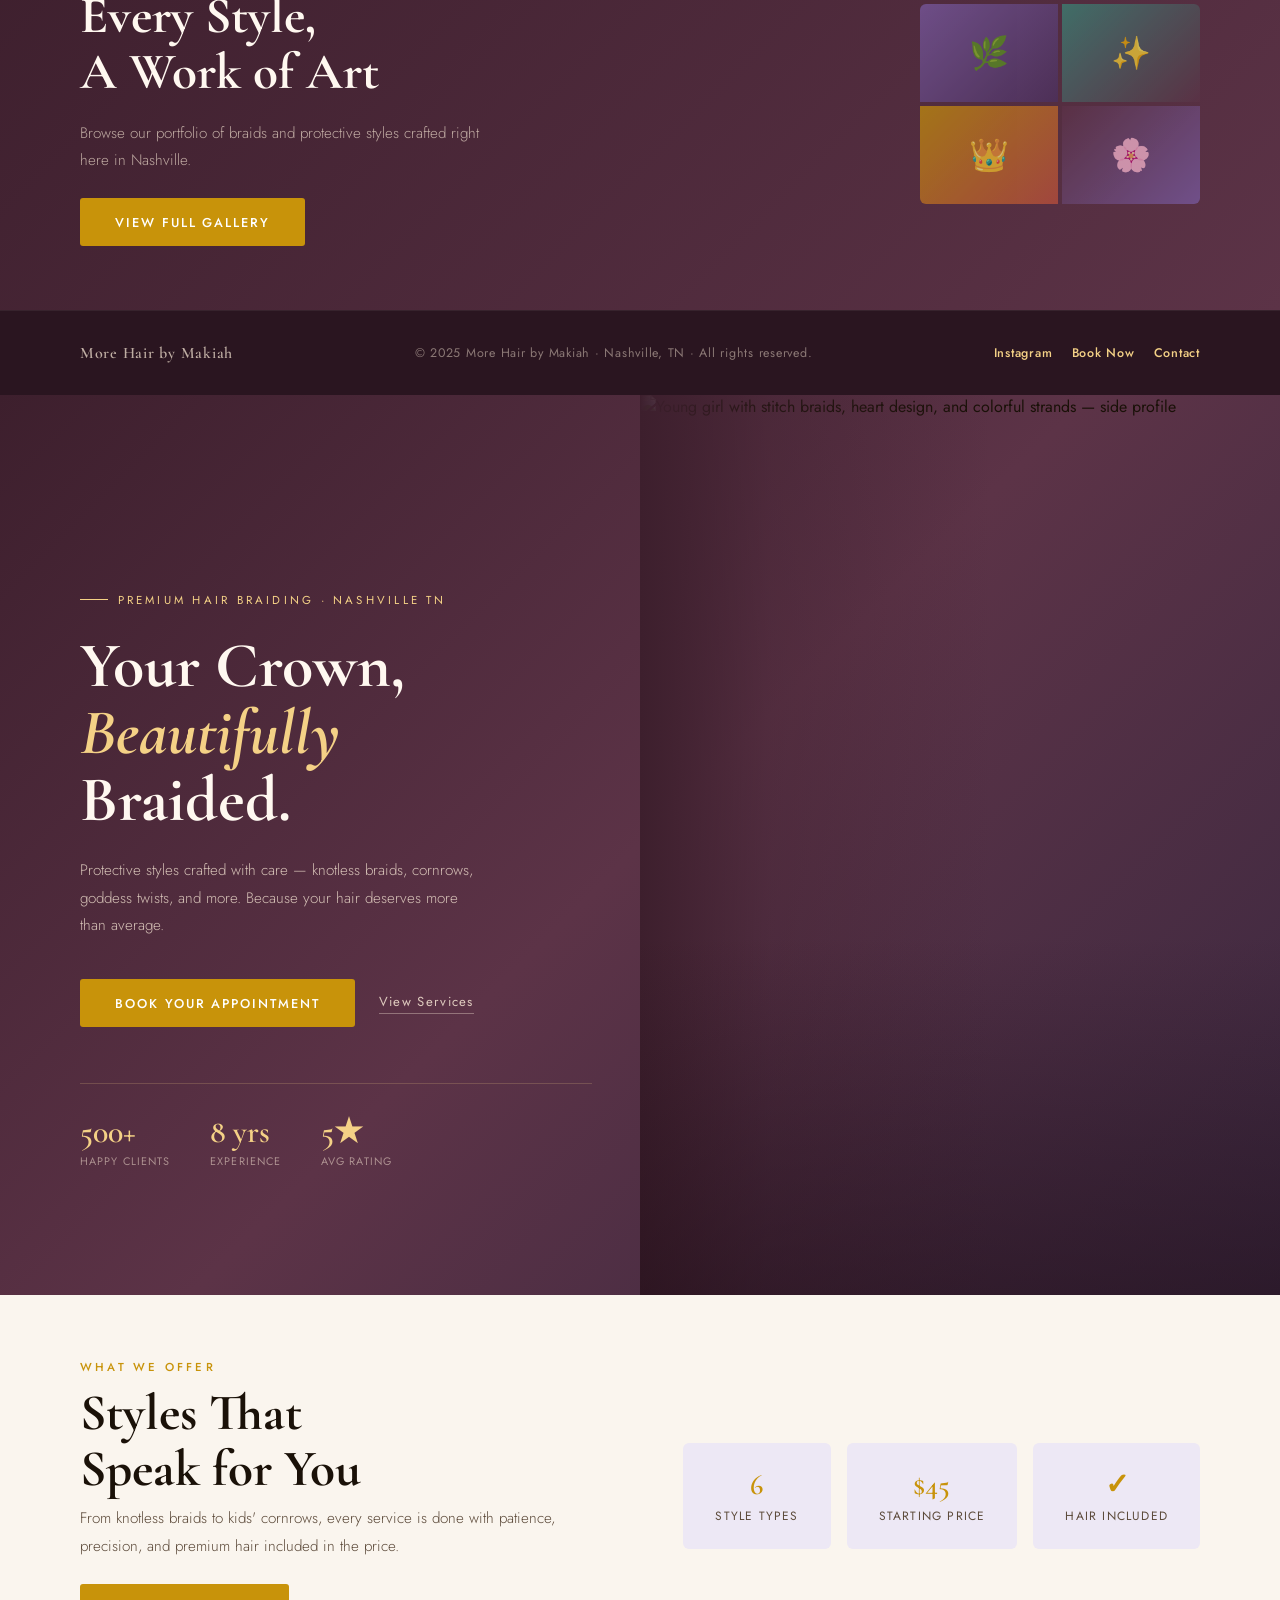
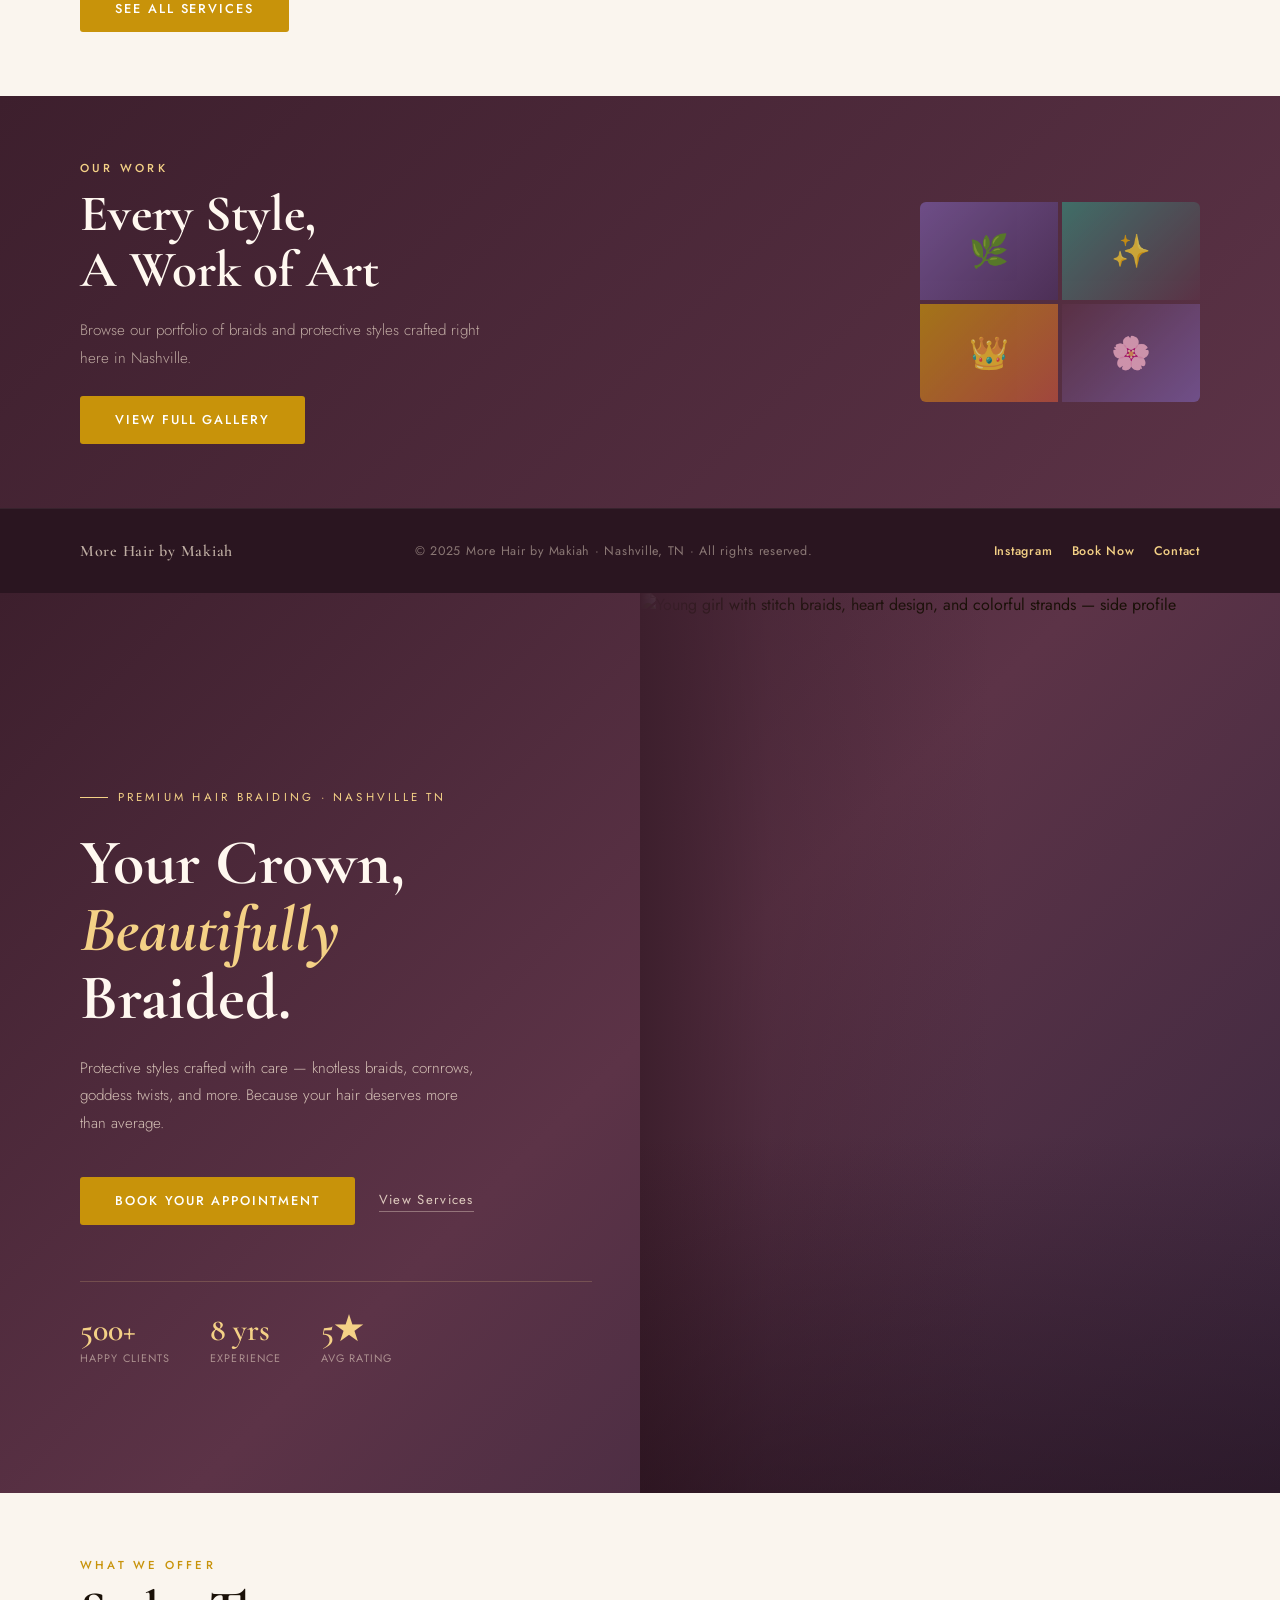
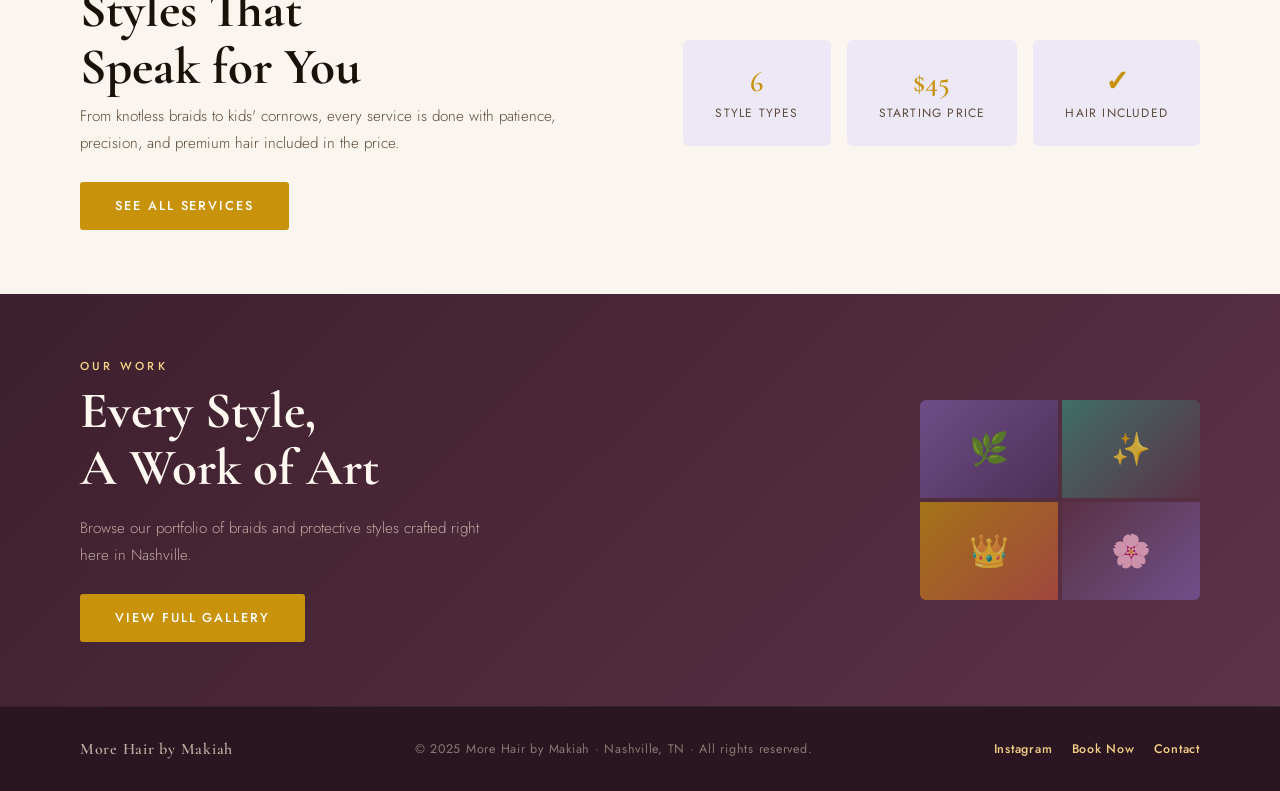
==== commit ce26ab45: "message" ====
--- a/index.html
+++ b/index.html
@@ -3,726 +3,58 @@
 <head>
   <meta charset="UTF-8" />
   <meta name="viewport" content="width=device-width, initial-scale=1.0" />
-  <title>More Hair by Makiah — Premium Hair Braiding</title>
-  <link href="https://fonts.googleapis.com/css2?family=Cormorant+Garamond:ital,wght@0,400;0,600;1,400&family=Jost:wght@300;400;500&display=swap" rel="stylesheet" />
-  <style>
-    :root {
-      --lavender: #C4B5D6;
-      --gold: #F4D186;
-      --mint: #A8C9BF;
-      --coral: #F5B7A8;
-      --pink: #E8A9A0;
-      --cream: #F5EDE4;
-      --bg: #E8E4DF;
-      --black: #000000;
-
-      /* aliases used throughout */
-      --gold-light: #F4D186;
-      --deep: #000000;
-      --brown: #000000;
-      --warm-white: #E8E4DF;
-    }
-
-    * { margin: 0; padding: 0; box-sizing: border-box; }
-
-    html { scroll-behavior: smooth; }
-
-    body {
-      font-family: 'Jost', sans-serif;
-      background: var(--warm-white);
-      color: var(--deep);
-      overflow-x: hidden;
-    }
-
-    /* ── NAVIGATION ── */
-    nav {
-      position: fixed;
-      top: 0; left: 0; right: 0;
-      z-index: 100;
-      display: flex;
-      align-items: center;
-      justify-content: space-between;
-      padding: 1.2rem 4rem;
-      background: rgba(196, 181, 214, 0.97);
-      backdrop-filter: blur(10px);
-      border-bottom: 1px solid rgba(196, 181, 214, 0.5);
-    }
-
-    .logo {
-      display: flex;
-      align-items: center;
-      gap: 0.75rem;
-      text-decoration: none;
-    }
-
-    .logo-icon {
-      width: 42px;
-      height: 42px;
-      background: linear-gradient(135deg, var(--gold), var(--gold-light));
-      border-radius: 50%;
-      display: flex;
-      align-items: center;
-      justify-content: center;
-      font-size: 1.2rem;
-    }
-
-    .logo-text {
-      font-family: 'Cormorant Garamond', serif;
-      font-size: 1.5rem;
-      font-weight: 600;
-      color: var(--deep);
-      letter-spacing: 0.04em;
-    }
-
-    .logo-text span {
-      color: var(--gold);
-    }
-
-    .nav-links {
-      display: flex;
-      gap: 2.5rem;
-      list-style: none;
-    }
-
-    .nav-links a {
-      color: var(--deep);
-      text-decoration: none;
-      font-size: 0.85rem;
-      font-weight: 400;
-      letter-spacing: 0.12em;
-      text-transform: uppercase;
-      opacity: 0.75;
-      transition: opacity 0.2s, color 0.2s;
-      position: relative;
-    }
-
-    .nav-links a::after {
-      content: '';
-      position: absolute;
-      bottom: -4px; left: 0;
-      width: 0; height: 1px;
-      background: var(--gold);
-      transition: width 0.3s ease;
-    }
-
-    .nav-links a:hover {
-      opacity: 1;
-      color: var(--gold);
-    }
-
-    .nav-links a:hover::after { width: 100%; }
-
-    .nav-book {
-      background: var(--gold);
-      color: var(--black) !important;
-      padding: 0.5rem 1.4rem;
-      border-radius: 2px;
-      font-weight: 500 !important;
-      opacity: 1 !important;
-      transition: background 0.2s !important;
-    }
-
-    .nav-book:hover {
-      background: var(--gold-light) !important;
-    }
-
-    .nav-book::after { display: none !important; }
-
-    /* ── HERO ── */
-    #home {
-      min-height: 100vh;
-      background: linear-gradient(135deg, #E8A9A0 0%, #F5B7A8 50%, #F4D186 100%);
-      display: grid;
-      grid-template-columns: 1fr 1fr;
-      position: relative;
-      overflow: hidden;
-    }
-
-    .hero-left {
-      display: flex;
-      flex-direction: column;
-      justify-content: center;
-      padding: 10rem 4rem 6rem 5rem;
-      position: relative;
-      z-index: 2;
-    }
-
-    .hero-tag {
-      display: inline-flex;
-      align-items: center;
-      gap: 0.6rem;
-      font-size: 0.72rem;
-      letter-spacing: 0.25em;
-      text-transform: uppercase;
-      color: var(--gold);
-      margin-bottom: 2rem;
-      opacity: 0;
-      animation: fadeUp 0.8s 0.2s forwards;
-    }
-
-    .hero-tag::before {
-      content: '';
-      width: 32px; height: 1px;
-      background: var(--gold);
-    }
-
-    h1 {
-      font-family: 'Cormorant Garamond', serif;
-      font-size: clamp(3rem, 5vw, 5.5rem);
-      line-height: 1.05;
-      color: var(--deep);
-      margin-bottom: 1.8rem;
-      opacity: 0;
-      animation: fadeUp 0.9s 0.4s forwards;
-    }
-
-    h1 em {
-      font-style: italic;
-      color: var(--gold);
-    }
-
-    .hero-sub {
-      font-size: 1rem;
-      line-height: 1.8;
-      color: rgba(0, 0, 0, 0.65);
-      max-width: 420px;
-      margin-bottom: 3rem;
-      font-weight: 300;
-      opacity: 0;
-      animation: fadeUp 0.9s 0.6s forwards;
-    }
-
-    .hero-cta-group {
-      display: flex;
-      align-items: center;
-      gap: 1.5rem;
-      opacity: 0;
-      animation: fadeUp 0.9s 0.8s forwards;
-    }
-
-    .btn-primary {
-      display: inline-block;
-      background: var(--gold);
-      color: var(--black);
-      text-decoration: none;
-      padding: 1rem 2.5rem;
-      font-size: 0.8rem;
-      font-weight: 500;
-      letter-spacing: 0.15em;
-      text-transform: uppercase;
-      border-radius: 2px;
-      transition: background 0.25s, transform 0.2s;
-    }
-
-    .btn-primary:hover {
-      background: var(--gold-light);
-      transform: translateY(-2px);
-    }
-
-    .btn-secondary {
-      color: var(--deep);
-      text-decoration: none;
-      font-size: 0.82rem;
-      letter-spacing: 0.1em;
-      opacity: 0.65;
-      border-bottom: 1px solid rgba(61,37,53,0.3);
-      padding-bottom: 2px;
-      transition: opacity 0.2s;
-    }
-
-    .btn-secondary:hover { opacity: 1; }
-
-    .hero-stats {
-      display: flex;
-      gap: 3rem;
-      margin-top: 4rem;
-      padding-top: 2.5rem;
-      border-top: 1px solid rgba(244,209,134,0.5);
-      opacity: 0;
-      animation: fadeUp 0.9s 1s forwards;
-    }
-
-    .stat-num {
-      font-family: 'Cormorant Garamond', serif;
-      font-size: 2.2rem;
-      font-weight: 600;
-      color: var(--gold);
-      line-height: 1;
-    }
-
-    .stat-label {
-      font-size: 0.72rem;
-      letter-spacing: 0.1em;
-      color: rgba(0,0,0,0.5);
-      text-transform: uppercase;
-      margin-top: 0.3rem;
-    }
-
-    .hero-right {
-      position: relative;
-      overflow: hidden;
-    }
-
-    .hero-img-bg {
-      position: absolute;
-      inset: 0;
-      background: linear-gradient(
-        135deg,
-        #A8C9BF 0%,
-        #C4B5D6 50%,
-        #A8C9BF 100%
-      );
-    }
-
-    .hero-pattern {
-      position: absolute;
-      inset: 0;
-      opacity: 0.12;
-      background-image: 
-        repeating-linear-gradient(45deg, var(--gold) 0, var(--gold) 1px, transparent 0, transparent 50%);
-      background-size: 24px 24px;
-    }
-
-    .hero-img-overlay {
-      position: absolute;
-      inset: 0;
-      background: radial-gradient(ellipse at 60% 40%, rgba(168,201,191,0.3) 0%, transparent 70%);
-    }
-
-    .hero-portrait {
-      position: absolute;
-      bottom: 0;
-      left: 50%;
-      transform: translateX(-50%);
-      width: 80%;
-      height: 90%;
-      display: flex;
-      align-items: flex-end;
-      justify-content: center;
-    }
-
-    .portrait-placeholder {
-      width: 100%;
-      height: 100%;
-      display: flex;
-      flex-direction: column;
-      align-items: center;
-      justify-content: center;
-      gap: 1rem;
-      color: rgba(0,0,0,0.4);
-      font-size: 0.75rem;
-      letter-spacing: 0.1em;
-      text-transform: uppercase;
-    }
-
-    .portrait-icon {
-      width: 80px; height: 80px;
-      border: 1px solid rgba(0,0,0,0.3);
-      border-radius: 50%;
-      display: flex;
-      align-items: center;
-      justify-content: center;
-      font-size: 2rem;
-    }
-
-    .hero-accent {
-      position: absolute;
-      top: 50%; right: -60px;
-      transform: translateY(-50%);
-      width: 300px; height: 300px;
-      border: 1px solid rgba(0,0,0,0.15);
-      border-radius: 50%;
-      pointer-events: none;
-    }
-
-    .hero-accent::before {
-      content: '';
-      position: absolute;
-      inset: 30px;
-      border: 1px solid rgba(0,0,0,0.1);
-      border-radius: 50%;
-    }
-
-    /* ── SECTIONS ── */
-    section {
-      padding: 7rem 5rem;
-    }
-
-    .section-label {
-      font-size: 0.72rem;
-      letter-spacing: 0.25em;
-      text-transform: uppercase;
-      color: var(--gold);
-      margin-bottom: 1rem;
-    }
-
-    .section-title {
-      font-family: 'Cormorant Garamond', serif;
-      font-size: clamp(2.2rem, 3.5vw, 3.5rem);
-      line-height: 1.1;
-      color: var(--deep);
-      margin-bottom: 1.5rem;
-    }
-
-    /* ── SERVICES ── */
-    #services {
-      background: var(--cream);
-    }
-
-    .services-grid {
-      display: grid;
-      grid-template-columns: repeat(3, 1fr);
-      gap: 2px;
-      margin-top: 4rem;
-      background: rgba(244,209,134,0.25);
-    }
-
-    .service-card {
-      background: var(--warm-white);
-      padding: 3rem 2.5rem;
-      transition: background 0.3s;
-      position: relative;
-      overflow: hidden;
-    }
-
-    .service-card::before {
-      content: '';
-      position: absolute;
-      bottom: 0; left: 0;
-      width: 0; height: 2px;
-      background: var(--gold);
-      transition: width 0.4s ease;
-    }
-
-    .service-card:hover { background: var(--lavender); }
-    .service-card:hover .service-name { color: var(--black); }
-    .service-card:hover .service-desc { color: rgba(0,0,0,0.6); }
-    .service-card:hover .service-price { color: var(--black); }
-    .service-card:hover::before { width: 100%; }
-
-    .service-num {
-      font-family: 'Cormorant Garamond', serif;
-      font-size: 0.9rem;
-      color: var(--gold);
-      margin-bottom: 1.5rem;
-    }
-
-    .service-name {
-      font-family: 'Cormorant Garamond', serif;
-      font-size: 1.6rem;
-      font-weight: 600;
-      color: var(--deep);
-      margin-bottom: 0.8rem;
-      transition: color 0.3s;
-    }
-
-    .service-desc {
-      font-size: 0.85rem;
-      line-height: 1.7;
-      color: rgba(0,0,0,0.6);
-      margin-bottom: 1.5rem;
-      transition: color 0.3s;
-      font-weight: 300;
-    }
-
-    .service-price {
-      font-size: 0.8rem;
-      letter-spacing: 0.1em;
-      color: var(--brown);
-      font-weight: 500;
-      transition: color 0.3s;
-    }
-
-    /* ── GALLERY ── */
-    #gallery {
-      background: linear-gradient(135deg, #C4B5D6 0%, #A8C9BF 100%);
-      color: var(--black);
-    }
-
-    #gallery .section-title { color: var(--black); }
-
-    .gallery-intro {
-      display: flex;
-      justify-content: space-between;
-      align-items: flex-end;
-      margin-bottom: 3rem;
-    }
-
-    .gallery-grid {
-      display: grid;
-      grid-template-columns: 2fr 1fr 1fr;
-      grid-template-rows: 280px 280px;
-      gap: 4px;
-    }
-
-    .gallery-item {
-      background: var(--cream);
-      position: relative;
-      overflow: hidden;
-      cursor: pointer;
-    }
-
-    .gallery-item:first-child {
-      grid-row: 1 / 3;
-    }
-
-    .gallery-item-inner {
-      width: 100%;
-      height: 100%;
-      background: linear-gradient(135deg, #E8A9A0, #F5B7A8);
-      display: flex;
-      align-items: center;
-      justify-content: center;
-      font-size: 2.5rem;
-      opacity: 0.6;
-      transition: opacity 0.3s, transform 0.5s;
-    }
-
-    .gallery-item:nth-child(2) .gallery-item-inner { background: linear-gradient(135deg, #A8C9BF, #C4B5D6); }
-    .gallery-item:nth-child(3) .gallery-item-inner { background: linear-gradient(135deg, #F4D186, #F5B7A8); }
-    .gallery-item:nth-child(4) .gallery-item-inner { background: linear-gradient(135deg, #C4B5D6, #E8A9A0); }
-    .gallery-item:nth-child(5) .gallery-item-inner { background: linear-gradient(135deg, #A8C9BF, #F4D186); }
-
-    .gallery-item:hover .gallery-item-inner {
-      opacity: 0.85;
-      transform: scale(1.05);
-    }
-
-    .gallery-overlay {
-      position: absolute;
-      inset: 0;
-      background: linear-gradient(to top, rgba(0,0,0,0.6) 0%, transparent 50%);
-      opacity: 0;
-      transition: opacity 0.3s;
-      display: flex;
-      align-items: flex-end;
-      padding: 1.5rem;
-    }
-
-    .gallery-item:hover .gallery-overlay { opacity: 1; }
-
-    .gallery-tag {
-      font-size: 0.75rem;
-      letter-spacing: 0.1em;
-      text-transform: uppercase;
-      color: var(--cream);
-    }
-
-    /* ── BOOKING ── */
-    #booking {
-      background: var(--cream);
-      display: grid;
-      grid-template-columns: 1fr 1fr;
-      gap: 6rem;
-      align-items: center;
-    }
-
-    .booking-form {
-      display: flex;
-      flex-direction: column;
-      gap: 1.2rem;
-    }
-
-    .form-group {
-      display: flex;
-      flex-direction: column;
-      gap: 0.4rem;
-    }
-
-    .form-group label {
-      font-size: 0.72rem;
-      letter-spacing: 0.15em;
-      text-transform: uppercase;
-      color: var(--brown);
-      font-weight: 500;
-    }
-
-    .form-group input,
-    .form-group select,
-    .form-group textarea {
-      padding: 0.9rem 1.2rem;
-      border: 1px solid rgba(0,0,0,0.15);
-      background: var(--warm-white);
-      font-family: 'Jost', sans-serif;
-      font-size: 0.9rem;
-      color: var(--deep);
-      outline: none;
-      transition: border-color 0.2s;
-      border-radius: 2px;
-    }
-
-    .form-group input:focus,
-    .form-group select:focus,
-    .form-group textarea:focus {
-      border-color: var(--gold);
-    }
-
-    .form-row {
-      display: grid;
-      grid-template-columns: 1fr 1fr;
-      gap: 1rem;
-    }
-
-    .btn-form {
-      background: var(--gold);
-      color: var(--black);
-      border: none;
-      padding: 1.1rem 2rem;
-      font-family: 'Jost', sans-serif;
-      font-size: 0.82rem;
-      letter-spacing: 0.15em;
-      text-transform: uppercase;
-      cursor: pointer;
-      transition: background 0.2s;
-      border-radius: 2px;
-      margin-top: 0.5rem;
-    }
-
-    .btn-form:hover { background: var(--mint); }
-
-    .booking-info h3 {
-      font-family: 'Cormorant Garamond', serif;
-      font-size: 2rem;
-      color: var(--deep);
-      margin-bottom: 1.5rem;
-    }
-
-    .booking-details {
-      display: flex;
-      flex-direction: column;
-      gap: 1.2rem;
-    }
-
-    .detail-item {
-      display: flex;
-      align-items: flex-start;
-      gap: 1rem;
-      padding: 1.2rem;
-      background: var(--warm-white);
-      border-left: 2px solid var(--gold);
-    }
-
-    .detail-icon { font-size: 1.2rem; }
-
-    .detail-text strong {
-      display: block;
-      font-size: 0.82rem;
-      letter-spacing: 0.08em;
-      text-transform: uppercase;
-      color: var(--deep);
-      margin-bottom: 0.2rem;
-    }
-
-    .detail-text span {
-      font-size: 0.85rem;
-      color: rgba(0,0,0,0.6);
-      font-weight: 300;
-    }
-
-    /* ── CONTACT ── */
-    #contact {
-      background: var(--lavender);
-      color: var(--black);
-      text-align: center;
-    }
-
-    #contact .section-title { color: var(--black); }
-
-    .contact-sub {
-      color: rgba(0,0,0,0.6);
-      font-size: 1rem;
-      font-weight: 300;
-      max-width: 480px;
-      margin: 0 auto 3rem;
-      line-height: 1.8;
-    }
-
-    .contact-links {
-      display: flex;
-      justify-content: center;
-      gap: 2rem;
-      flex-wrap: wrap;
-    }
-
-    .contact-link {
-      display: flex;
-      align-items: center;
-      gap: 0.6rem;
-      color: var(--black);
-      text-decoration: none;
-      font-size: 0.88rem;
-      letter-spacing: 0.08em;
-      border: 1px solid rgba(0,0,0,0.25);
-      padding: 0.9rem 2rem;
-      transition: background 0.2s, border-color 0.2s;
-      border-radius: 2px;
-    }
-
-    .contact-link:hover {
-      background: rgba(244,209,134,0.4);
-      border-color: var(--black);
-    }
-
-    /* ── FOOTER ── */
-    footer {
-      background: var(--lavender);
-      color: rgba(0,0,0,0.5);
-      text-align: center;
-      padding: 2rem;
-      font-size: 0.78rem;
-      letter-spacing: 0.05em;
-      border-top: 1px solid rgba(0,0,0,0.1);
-    }
-
-    footer a { color: var(--black); text-decoration: none; font-weight: 500; }
-
-    /* ── ANIMATIONS ── */
-    @keyframes fadeUp {
-      from { opacity: 0; transform: translateY(24px); }
-      to   { opacity: 1; transform: translateY(0); }
-    }
-
-    /* ── RESPONSIVE ── */
-    @media (max-width: 900px) {
-      nav { padding: 1rem 1.5rem; }
-      .nav-links { gap: 1.2rem; }
-      #home { grid-template-columns: 1fr; }
-      .hero-right { display: none; }
-      .hero-left { padding: 8rem 1.5rem 4rem; }
-      section { padding: 5rem 1.5rem; }
-      .services-grid { grid-template-columns: 1fr; }
-      #booking { grid-template-columns: 1fr; gap: 3rem; padding: 4rem 1.5rem; }
-      .gallery-grid { grid-template-columns: 1fr 1fr; grid-template-rows: 200px 200px 200px; }
-      .gallery-item:first-child { grid-row: auto; }
-    }
-  </style>
+  <meta name="description" content="More Hair by Makiah — Premium hair braiding in Nashville, TN. Knotless braids, cornrows, goddess twists, and kids styles." />
+  <meta name="theme-color" content="#3D1F2D" />
+  <title>More Hair by Makiah &mdash; Premium Hair Braiding Nashville</title>
+
+  <!-- PWA -->
+  <link rel="manifest" href="manifest.json" />
+  <link rel="apple-touch-icon" href="icons/icon-192.png" />
+
+  <!-- Styles -->
+  <link rel="stylesheet" href="styles.css" />
 </head>
 <body>
 
-  <!-- ═══ NAVIGATION ═══ -->
+  <!-- ════════ NAV ════════ -->
   <nav>
-    <a href="#home" class="logo">
-      <div class="logo-icon">👑</div>
+    <a href="index.html" class="logo">
+      <div class="logo-icon">&#128081;</div>
       <span class="logo-text">More Hair <span>by Makiah</span></span>
     </a>
     <ul class="nav-links">
-      <li><a href="#home">Home</a></li>
-      <li><a href="#services">Services</a></li>
-      <li><a href="#gallery">Gallery</a></li>
-      <li><a href="#contact">Contact</a></li>
-      <li><a href="#booking" class="nav-book">Book Now</a></li>
+      <li><a href="index.html" class="active">Home</a></li>
+      <li><a href="services.html">Services</a></li>
+      <li><a href="gallery.html">Gallery</a></li>
+      <li><a href="contact.html">Contact</a></li>
+      <li><a href="booking.html" class="nav-book">Book Now</a></li>
     </ul>
+    <button class="nav-hamburger" id="hamburger" aria-label="Open menu" aria-expanded="false">
+      <span></span><span></span><span></span>
+    </button>
   </nav>
 
-  <!-- ═══ HERO ═══ -->
-  <section id="home">
+  <!-- Mobile drawer -->
+  <div class="nav-drawer" id="nav-drawer" role="navigation">
+    <a href="index.html">Home</a>
+    <a href="services.html">Services</a>
+    <a href="gallery.html">Gallery</a>
+    <a href="contact.html">Contact</a>
+    <a href="booking.html" class="drawer-book">Book Now</a>
+  </div>
+
+  <!-- ════════ HERO ════════ -->
+  <section class="hero">
     <div class="hero-left">
-      <div class="hero-tag">Premium Hair Braiding · by Makiah</div>
+      <div class="hero-tag">Premium Hair Braiding &middot; Nashville TN</div>
       <h1>Your Crown,<br /><em>Beautifully</em><br />Braided.</h1>
-      <p class="hero-sub">Protective styles crafted with care — knotless braids, cornrows, goddess twists, and more. Because your hair deserves more than average.</p>
+      <p class="hero-sub">
+        Protective styles crafted with care &mdash; knotless braids, cornrows,
+        goddess twists, and more. Because your hair deserves more than average.
+      </p>
       <div class="hero-cta-group">
-        <a href="#booking" class="btn-primary">Book Your Appointment</a>
-        <a href="#services" class="btn-secondary">View Services</a>
+        <a href="booking.html" class="btn-primary">Book Your Appointment</a>
+        <a href="services.html" class="btn-secondary">View Services</a>
       </div>
       <div class="hero-stats">
         <div>
@@ -734,203 +66,624 @@
           <div class="stat-label">Experience</div>
         </div>
         <div>
-          <div class="stat-num">5★</div>
+          <div class="stat-num">5&#9733;</div>
           <div class="stat-label">Avg Rating</div>
         </div>
       </div>
     </div>
+
+    <!--
+      HERO IMAGE
+      Make sure hero-picture.png is in the same folder as index.html.
+      If your file still has a space in the name use: src="hero%20picture.png"
+    -->
     <div class="hero-right">
-      <div class="hero-img-bg"></div>
-      <div class="hero-pattern"></div>
-      <div class="hero-img-overlay"></div>
-      <div class="hero-portrait">
-        <div class="portrait-placeholder">
-          <div class="portrait-icon">💆🏾‍♀️</div>
-          <span>Your Photo Here</span>
-        </div>
-      </div>
-      <div class="hero-accent"></div>
+      <img
+        src="hero-picture.png"
+        alt="Young girl with stitch braids, heart design, and colorful strands — side profile"
+        class="hero-photo"
+      />
+      <div class="hero-photo-fade"></div>
+      <div class="hero-photo-vignette"></div>
     </div>
   </section>
 
-  <!-- ═══ SERVICES ═══ -->
-  <section id="services">
-    <div class="section-label">What We Offer</div>
-    <h2 class="section-title">Styles That Speak for You</h2>
-    <div class="services-grid">
-      <div class="service-card">
-        <div class="service-num">01</div>
-        <div class="service-name">Knotless Braids</div>
-        <p class="service-desc">Feed-in technique for a natural look with less tension. Available in box braid or bohemian style. Includes scalp care prep.</p>
-        <div class="service-price">Starting at $150 · 4–6 hrs</div>
-      </div>
-      <div class="service-card">
-        <div class="service-num">02</div>
-        <div class="service-name">Cornrows</div>
-        <p class="service-desc">Classic straight-back or custom geometric patterns. Perfect for a clean, sleek protective style that lasts.</p>
-        <div class="service-price">Starting at $65 · 1–2 hrs</div>
-      </div>
-      <div class="service-card">
-        <div class="service-num">03</div>
-        <div class="service-name">Goddess Braids</div>
-        <p class="service-desc">Large, flowing braids with a soft, natural finish. Ideal for special occasions or everyday queen energy.</p>
-        <div class="service-price">Starting at $120 · 3–4 hrs</div>
-      </div>
-      <div class="service-card">
-        <div class="service-num">04</div>
-        <div class="service-name">Senegalese Twists</div>
-        <p class="service-desc">Rope twists installed with silky or kinky extensions for a lightweight protective style with lasting results.</p>
-        <div class="service-price">Starting at $180 · 5–7 hrs</div>
-      </div>
-      <div class="service-card">
-        <div class="service-num">05</div>
-        <div class="service-name">Fulani Braids</div>
-        <p class="service-desc">Cornrow center braid with box braids on the sides, adorned with beads and accessories. Culturally rich & stunning.</p>
-        <div class="service-price">Starting at $130 · 3–5 hrs</div>
-      </div>
-      <div class="service-card">
-        <div class="service-num">06</div>
-        <div class="service-name">Kids' Styles</div>
-        <p class="service-desc">Gentle, patient braiding sessions for little ones. Cornrows, ponytails, and box braids for ages 4 and up.</p>
-        <div class="service-price">Starting at $45 · 1–2 hrs</div>
-      </div>
+  <!-- ════════ SERVICES TEASER ════════ -->
+  <div class="teaser-strip">
+    <div class="teaser-text">
+      <div class="section-label">What We Offer</div>
+      <h2 class="section-title">Styles That<br />Speak for You</h2>
+      <p>
+        From knotless braids to kids' cornrows, every service is done with
+        patience, precision, and premium hair included in the price.
+      </p>
+      <a href="services.html" class="btn-primary">See All Services</a>
+    </div>
+    <div style="display:flex;gap:1rem;flex-wrap:wrap;">
+      <div style="background:var(--lavender-bg);border-radius:6px;padding:1.5rem 2rem;text-align:center;min-width:130px;">
+        <div style="font-family:'Cormorant Garamond',serif;font-size:1.8rem;font-weight:600;color:var(--gold);">6</div>
+        <div style="font-size:0.75rem;letter-spacing:0.1em;text-transform:uppercase;color:var(--text-muted);margin-top:0.3rem;">Style Types</div>
+      </div>
+      <div style="background:var(--lavender-bg);border-radius:6px;padding:1.5rem 2rem;text-align:center;min-width:130px;">
+        <div style="font-family:'Cormorant Garamond',serif;font-size:1.8rem;font-weight:600;color:var(--gold);">$45</div>
+        <div style="font-size:0.75rem;letter-spacing:0.1em;text-transform:uppercase;color:var(--text-muted);margin-top:0.3rem;">Starting Price</div>
+      </div>
+      <div style="background:var(--lavender-bg);border-radius:6px;padding:1.5rem 2rem;text-align:center;min-width:130px;">
+        <div style="font-family:'Cormorant Garamond',serif;font-size:1.8rem;font-weight:600;color:var(--gold);">&#10003;</div>
+        <div style="font-size:0.75rem;letter-spacing:0.1em;text-transform:uppercase;color:var(--text-muted);margin-top:0.3rem;">Hair Included</div>
+      </div>
+    </div>
+  </div>
+
+  <!-- ════════ GALLERY TEASER ════════ -->
+  <div style="background:linear-gradient(135deg,#3D1F2D 0%,#5C3347 100%);padding:4rem 5rem;display:flex;align-items:center;justify-content:space-between;gap:2rem;flex-wrap:wrap;">
+    <div>
+      <div class="section-label" style="color:var(--gold-light);">Our Work</div>
+      <h2 class="section-title" style="color:#FFF8F0;">Every Style,<br />A Work of Art</h2>
+      <p style="color:rgba(255,240,220,0.65);font-size:0.95rem;font-weight:300;line-height:1.8;max-width:400px;margin-bottom:1.5rem;">
+        Browse our portfolio of braids and protective styles crafted right here in Nashville.
+      </p>
+      <a href="gallery.html" class="btn-primary">View Full Gallery</a>
+    </div>
+    <div style="display:grid;grid-template-columns:1fr 1fr;gap:4px;width:280px;height:200px;border-radius:6px;overflow:hidden;flex-shrink:0;">
+      <div style="background:linear-gradient(135deg,#7B5EA7,#4A3060);display:flex;align-items:center;justify-content:center;font-size:2rem;opacity:0.7;">&#127807;</div>
+      <div style="background:linear-gradient(135deg,#3A8A7A,#5C3347);display:flex;align-items:center;justify-content:center;font-size:2rem;opacity:0.7;">&#10024;</div>
+      <div style="background:linear-gradient(135deg,#C8930A,#C0503C);display:flex;align-items:center;justify-content:center;font-size:2rem;opacity:0.7;">&#128081;</div>
+      <div style="background:linear-gradient(135deg,#5C3347,#7B5EA7);display:flex;align-items:center;justify-content:center;font-size:2rem;opacity:0.7;">&#127800;</div>
+    </div>
+  </div>
+
+  <!-- ════════ FOOTER ════════ -->
+  <footer>
+    <div class="footer-brand">More Hair by Makiah</div>
+    <p>&copy; 2025 More Hair by Makiah &middot; Nashville, TN &middot; All rights reserved.</p>
+    <div class="footer-social">
+      <a href="https://instagram.com/MoreHairByMakiah" target="_blank" rel="noopener">Instagram</a>
+      <a href="booking.html">Book Now</a>
+      <a href="contact.html">Contact</a>
+    </div>
+  </footer>
+
+  <!-- ════════ SCRIPTS ════════ -->
+  <script>
+    /* PWA: register service worker */
+    if ('serviceWorker' in navigator) {
+      navigator.serviceWorker.register('sw.js').catch(function () {});
+    }
+
+    /* Mobile hamburger menu */
+    var hamburger = document.getElementById('hamburger');
+    var drawer    = document.getElementById('nav-drawer');
+
+    hamburger.addEventListener('click', function () {
+      var open = drawer.classList.toggle('open');
+      hamburger.setAttribute('aria-expanded', open ? 'true' : 'false');
+    });
+
+    /* Close drawer when a link is tapped */
+    drawer.querySelectorAll('a').forEach(function (link) {
+      link.addEventListener('click', function () {
+        drawer.classList.remove('open');
+        hamburger.setAttribute('aria-expanded', 'false');
+      });
+    });
+  </script>
+
+</body>
+</html><!DOCTYPE html>
+<html lang="en">
+<head>
+  <meta charset="UTF-8" />
+  <meta name="viewport" content="width=device-width, initial-scale=1.0" />
+  <meta name="description" content="More Hair by Makiah — Premium hair braiding in Nashville, TN. Knotless braids, cornrows, goddess twists, and kids styles." />
+  <meta name="theme-color" content="#3D1F2D" />
+  <title>More Hair by Makiah &mdash; Premium Hair Braiding Nashville</title>
+
+  <!-- PWA -->
+  <link rel="manifest" href="manifest.json" />
+  <link rel="apple-touch-icon" href="icons/icon-192.png" />
+
+  <!-- Styles -->
+  <link rel="stylesheet" href="styles.css" />
+</head>
+<body>
+
+  <!-- ════════ NAV ════════ -->
+  <nav>
+    <a href="index.html" class="logo">
+      <div class="logo-icon">&#128081;</div>
+      <span class="logo-text">More Hair <span>by Makiah</span></span>
+    </a>
+    <ul class="nav-links">
+      <li><a href="index.html" class="active">Home</a></li>
+      <li><a href="services.html">Services</a></li>
+      <li><a href="gallery.html">Gallery</a></li>
+      <li><a href="contact.html">Contact</a></li>
+      <li><a href="booking.html" class="nav-book">Book Now</a></li>
+    </ul>
+    <button class="nav-hamburger" id="hamburger" aria-label="Open menu" aria-expanded="false">
+      <span></span><span></span><span></span>
+    </button>
+  </nav>
+
+  <!-- Mobile drawer -->
+  <div class="nav-drawer" id="nav-drawer" role="navigation">
+    <a href="index.html">Home</a>
+    <a href="services.html">Services</a>
+    <a href="gallery.html">Gallery</a>
+    <a href="contact.html">Contact</a>
+    <a href="booking.html" class="drawer-book">Book Now</a>
+  </div>
+
+  <!-- ════════ HERO ════════ -->
+  <section class="hero">
+    <div class="hero-left">
+      <div class="hero-tag">Premium Hair Braiding &middot; Nashville TN</div>
+      <h1>Your Crown,<br /><em>Beautifully</em><br />Braided.</h1>
+      <p class="hero-sub">
+        Protective styles crafted with care &mdash; knotless braids, cornrows,
+        goddess twists, and more. Because your hair deserves more than average.
+      </p>
+      <div class="hero-cta-group">
+        <a href="booking.html" class="btn-primary">Book Your Appointment</a>
+        <a href="services.html" class="btn-secondary">View Services</a>
+      </div>
+      <div class="hero-stats">
+        <div>
+          <div class="stat-num">500+</div>
+          <div class="stat-label">Happy Clients</div>
+        </div>
+        <div>
+          <div class="stat-num">8 yrs</div>
+          <div class="stat-label">Experience</div>
+        </div>
+        <div>
+          <div class="stat-num">5&#9733;</div>
+          <div class="stat-label">Avg Rating</div>
+        </div>
+      </div>
+    </div>
+
+    <!--
+      HERO IMAGE
+      Make sure hero-picture.png is in the same folder as index.html.
+      If your file still has a space in the name use: src="hero%20picture.png"
+    -->
+    <div class="hero-right">
+      <img
+        src="hero-picture.png"
+        alt="Young girl with stitch braids, heart design, and colorful strands — side profile"
+        class="hero-photo"
+      />
+      <div class="hero-photo-fade"></div>
+      <div class="hero-photo-vignette"></div>
     </div>
   </section>
 
-  <!-- ═══ GALLERY ═══ -->
-  <section id="gallery">
-    <div class="gallery-intro">
-      <div>
-        <div class="section-label">Our Work</div>
-        <h2 class="section-title">Every Style,<br />A Work of Art</h2>
-      </div>
-      <a href="#booking" class="btn-primary">Book Your Style</a>
-    </div>
-    <div class="gallery-grid">
-      <div class="gallery-item">
-        <div class="gallery-item-inner">🌿</div>
-        <div class="gallery-overlay"><span class="gallery-tag">Knotless Box Braids</span></div>
-      </div>
-      <div class="gallery-item">
-        <div class="gallery-item-inner">✨</div>
-        <div class="gallery-overlay"><span class="gallery-tag">Goddess Braids</span></div>
-      </div>
-      <div class="gallery-item">
-        <div class="gallery-item-inner">👑</div>
-        <div class="gallery-overlay"><span class="gallery-tag">Fulani Style</span></div>
-      </div>
-      <div class="gallery-item">
-        <div class="gallery-item-inner">🌸</div>
-        <div class="gallery-overlay"><span class="gallery-tag">Cornrow Design</span></div>
-      </div>
-      <div class="gallery-item">
-        <div class="gallery-item-inner">💫</div>
-        <div class="gallery-overlay"><span class="gallery-tag">Senegalese Twists</span></div>
-      </div>
+  <!-- ════════ SERVICES TEASER ════════ -->
+  <div class="teaser-strip">
+    <div class="teaser-text">
+      <div class="section-label">What We Offer</div>
+      <h2 class="section-title">Styles That<br />Speak for You</h2>
+      <p>
+        From knotless braids to kids' cornrows, every service is done with
+        patience, precision, and premium hair included in the price.
+      </p>
+      <a href="services.html" class="btn-primary">See All Services</a>
+    </div>
+    <div style="display:flex;gap:1rem;flex-wrap:wrap;">
+      <div style="background:var(--lavender-bg);border-radius:6px;padding:1.5rem 2rem;text-align:center;min-width:130px;">
+        <div style="font-family:'Cormorant Garamond',serif;font-size:1.8rem;font-weight:600;color:var(--gold);">6</div>
+        <div style="font-size:0.75rem;letter-spacing:0.1em;text-transform:uppercase;color:var(--text-muted);margin-top:0.3rem;">Style Types</div>
+      </div>
+      <div style="background:var(--lavender-bg);border-radius:6px;padding:1.5rem 2rem;text-align:center;min-width:130px;">
+        <div style="font-family:'Cormorant Garamond',serif;font-size:1.8rem;font-weight:600;color:var(--gold);">$45</div>
+        <div style="font-size:0.75rem;letter-spacing:0.1em;text-transform:uppercase;color:var(--text-muted);margin-top:0.3rem;">Starting Price</div>
+      </div>
+      <div style="background:var(--lavender-bg);border-radius:6px;padding:1.5rem 2rem;text-align:center;min-width:130px;">
+        <div style="font-family:'Cormorant Garamond',serif;font-size:1.8rem;font-weight:600;color:var(--gold);">&#10003;</div>
+        <div style="font-size:0.75rem;letter-spacing:0.1em;text-transform:uppercase;color:var(--text-muted);margin-top:0.3rem;">Hair Included</div>
+      </div>
+    </div>
+  </div>
+
+  <!-- ════════ GALLERY TEASER ════════ -->
+  <div style="background:linear-gradient(135deg,#3D1F2D 0%,#5C3347 100%);padding:4rem 5rem;display:flex;align-items:center;justify-content:space-between;gap:2rem;flex-wrap:wrap;">
+    <div>
+      <div class="section-label" style="color:var(--gold-light);">Our Work</div>
+      <h2 class="section-title" style="color:#FFF8F0;">Every Style,<br />A Work of Art</h2>
+      <p style="color:rgba(255,240,220,0.65);font-size:0.95rem;font-weight:300;line-height:1.8;max-width:400px;margin-bottom:1.5rem;">
+        Browse our portfolio of braids and protective styles crafted right here in Nashville.
+      </p>
+      <a href="gallery.html" class="btn-primary">View Full Gallery</a>
+    </div>
+    <div style="display:grid;grid-template-columns:1fr 1fr;gap:4px;width:280px;height:200px;border-radius:6px;overflow:hidden;flex-shrink:0;">
+      <div style="background:linear-gradient(135deg,#7B5EA7,#4A3060);display:flex;align-items:center;justify-content:center;font-size:2rem;opacity:0.7;">&#127807;</div>
+      <div style="background:linear-gradient(135deg,#3A8A7A,#5C3347);display:flex;align-items:center;justify-content:center;font-size:2rem;opacity:0.7;">&#10024;</div>
+      <div style="background:linear-gradient(135deg,#C8930A,#C0503C);display:flex;align-items:center;justify-content:center;font-size:2rem;opacity:0.7;">&#128081;</div>
+      <div style="background:linear-gradient(135deg,#5C3347,#7B5EA7);display:flex;align-items:center;justify-content:center;font-size:2rem;opacity:0.7;">&#127800;</div>
+    </div>
+  </div>
+
+  <!-- ════════ FOOTER ════════ -->
+  <footer>
+    <div class="footer-brand">More Hair by Makiah</div>
+    <p>&copy; 2025 More Hair by Makiah &middot; Nashville, TN &middot; All rights reserved.</p>
+    <div class="footer-social">
+      <a href="https://instagram.com/MoreHairByMakiah" target="_blank" rel="noopener">Instagram</a>
+      <a href="booking.html">Book Now</a>
+      <a href="contact.html">Contact</a>
+    </div>
+  </footer>
+
+  <!-- ════════ SCRIPTS ════════ -->
+  <script>
+    /* PWA: register service worker */
+    if ('serviceWorker' in navigator) {
+      navigator.serviceWorker.register('sw.js').catch(function () {});
+    }
+
+    /* Mobile hamburger menu */
+    var hamburger = document.getElementById('hamburger');
+    var drawer    = document.getElementById('nav-drawer');
+
+    hamburger.addEventListener('click', function () {
+      var open = drawer.classList.toggle('open');
+      hamburger.setAttribute('aria-expanded', open ? 'true' : 'false');
+    });
+
+    /* Close drawer when a link is tapped */
+    drawer.querySelectorAll('a').forEach(function (link) {
+      link.addEventListener('click', function () {
+        drawer.classList.remove('open');
+        hamburger.setAttribute('aria-expanded', 'false');
+      });
+    });
+  </script>
+
+</body>
+</html><!DOCTYPE html>
+<html lang="en">
+<head>
+  <meta charset="UTF-8" />
+  <meta name="viewport" content="width=device-width, initial-scale=1.0" />
+  <meta name="description" content="More Hair by Makiah — Premium hair braiding in Nashville, TN. Knotless braids, cornrows, goddess twists, and kids styles." />
+  <meta name="theme-color" content="#3D1F2D" />
+  <title>More Hair by Makiah &mdash; Premium Hair Braiding Nashville</title>
+
+  <!-- PWA -->
+  <link rel="manifest" href="manifest.json" />
+  <link rel="apple-touch-icon" href="icons/icon-192.png" />
+
+  <!-- Styles -->
+  <link rel="stylesheet" href="styles.css" />
+</head>
+<body>
+
+  <!-- ════════ NAV ════════ -->
+  <nav>
+    <a href="index.html" class="logo">
+      <div class="logo-icon">&#128081;</div>
+      <span class="logo-text">More Hair <span>by Makiah</span></span>
+    </a>
+    <ul class="nav-links">
+      <li><a href="index.html" class="active">Home</a></li>
+      <li><a href="services.html">Services</a></li>
+      <li><a href="gallery.html">Gallery</a></li>
+      <li><a href="contact.html">Contact</a></li>
+      <li><a href="booking.html" class="nav-book">Book Now</a></li>
+    </ul>
+    <button class="nav-hamburger" id="hamburger" aria-label="Open menu" aria-expanded="false">
+      <span></span><span></span><span></span>
+    </button>
+  </nav>
+
+  <!-- Mobile drawer -->
+  <div class="nav-drawer" id="nav-drawer" role="navigation">
+    <a href="index.html">Home</a>
+    <a href="services.html">Services</a>
+    <a href="gallery.html">Gallery</a>
+    <a href="contact.html">Contact</a>
+    <a href="booking.html" class="drawer-book">Book Now</a>
+  </div>
+
+  <!-- ════════ HERO ════════ -->
+  <section class="hero">
+    <div class="hero-left">
+      <div class="hero-tag">Premium Hair Braiding &middot; Nashville TN</div>
+      <h1>Your Crown,<br /><em>Beautifully</em><br />Braided.</h1>
+      <p class="hero-sub">
+        Protective styles crafted with care &mdash; knotless braids, cornrows,
+        goddess twists, and more. Because your hair deserves more than average.
+      </p>
+      <div class="hero-cta-group">
+        <a href="booking.html" class="btn-primary">Book Your Appointment</a>
+        <a href="services.html" class="btn-secondary">View Services</a>
+      </div>
+      <div class="hero-stats">
+        <div>
+          <div class="stat-num">500+</div>
+          <div class="stat-label">Happy Clients</div>
+        </div>
+        <div>
+          <div class="stat-num">8 yrs</div>
+          <div class="stat-label">Experience</div>
+        </div>
+        <div>
+          <div class="stat-num">5&#9733;</div>
+          <div class="stat-label">Avg Rating</div>
+        </div>
+      </div>
+    </div>
+
+    <!--
+      HERO IMAGE
+      Make sure hero-picture.png is in the same folder as index.html.
+      If your file still has a space in the name use: src="hero%20picture.png"
+    -->
+    <div class="hero-right">
+      <img
+        src="hero-picture.png"
+        alt="Young girl with stitch braids, heart design, and colorful strands — side profile"
+        class="hero-photo"
+      />
+      <div class="hero-photo-fade"></div>
+      <div class="hero-photo-vignette"></div>
     </div>
   </section>
 
-  <!-- ═══ BOOKING ═══ -->
-  <section id="booking">
+  <!-- ════════ SERVICES TEASER ════════ -->
+  <div class="teaser-strip">
+    <div class="teaser-text">
+      <div class="section-label">What We Offer</div>
+      <h2 class="section-title">Styles That<br />Speak for You</h2>
+      <p>
+        From knotless braids to kids' cornrows, every service is done with
+        patience, precision, and premium hair included in the price.
+      </p>
+      <a href="services.html" class="btn-primary">See All Services</a>
+    </div>
+    <div style="display:flex;gap:1rem;flex-wrap:wrap;">
+      <div style="background:var(--lavender-bg);border-radius:6px;padding:1.5rem 2rem;text-align:center;min-width:130px;">
+        <div style="font-family:'Cormorant Garamond',serif;font-size:1.8rem;font-weight:600;color:var(--gold);">6</div>
+        <div style="font-size:0.75rem;letter-spacing:0.1em;text-transform:uppercase;color:var(--text-muted);margin-top:0.3rem;">Style Types</div>
+      </div>
+      <div style="background:var(--lavender-bg);border-radius:6px;padding:1.5rem 2rem;text-align:center;min-width:130px;">
+        <div style="font-family:'Cormorant Garamond',serif;font-size:1.8rem;font-weight:600;color:var(--gold);">$45</div>
+        <div style="font-size:0.75rem;letter-spacing:0.1em;text-transform:uppercase;color:var(--text-muted);margin-top:0.3rem;">Starting Price</div>
+      </div>
+      <div style="background:var(--lavender-bg);border-radius:6px;padding:1.5rem 2rem;text-align:center;min-width:130px;">
+        <div style="font-family:'Cormorant Garamond',serif;font-size:1.8rem;font-weight:600;color:var(--gold);">&#10003;</div>
+        <div style="font-size:0.75rem;letter-spacing:0.1em;text-transform:uppercase;color:var(--text-muted);margin-top:0.3rem;">Hair Included</div>
+      </div>
+    </div>
+  </div>
+
+  <!-- ════════ GALLERY TEASER ════════ -->
+  <div style="background:linear-gradient(135deg,#3D1F2D 0%,#5C3347 100%);padding:4rem 5rem;display:flex;align-items:center;justify-content:space-between;gap:2rem;flex-wrap:wrap;">
     <div>
-      <div class="section-label">Reserve Your Seat</div>
-      <h2 class="section-title">Book Your<br />Appointment</h2>
-      <div class="booking-info">
-        <div class="booking-details">
-          <div class="detail-item">
-            <div class="detail-icon">📍</div>
-            <div class="detail-text">
-              <strong>Location</strong>
-              <span>Nashville, TN · Home studio & mobile available</span>
-            </div>
-          </div>
-          <div class="detail-item">
-            <div class="detail-icon">🕐</div>
-            <div class="detail-text">
-              <strong>Hours</strong>
-              <span>Tue–Sat: 8am – 7pm · Sun by request</span>
-            </div>
-          </div>
-          <div class="detail-item">
-            <div class="detail-icon">📩</div>
-            <div class="detail-text">
-              <strong>Deposit Required</strong>
-              <span>$25 deposit to hold your appointment</span>
-            </div>
-          </div>
-          <div class="detail-item">
-            <div class="detail-icon">✂️</div>
-            <div class="detail-text">
-              <strong>Hair Provided</strong>
-              <span>All braiding hair is included in quoted price</span>
-            </div>
-          </div>
-        </div>
-      </div>
-    </div>
-
-    <form class="booking-form" onsubmit="return false;">
-      <div class="form-row">
-        <div class="form-group">
-          <label>First Name</label>
-          <input type="text" placeholder="Maya" />
-        </div>
-        <div class="form-group">
-          <label>Last Name</label>
-          <input type="text" placeholder="Johnson" />
-        </div>
-      </div>
-      <div class="form-group">
-        <label>Phone Number</label>
-        <input type="tel" placeholder="(615) 555-0123" />
-      </div>
-      <div class="form-group">
-        <label>Email Address</label>
-        <input type="email" placeholder="maya@email.com" />
-      </div>
-      <div class="form-group">
-        <label>Style Requested</label>
-        <select>
-          <option value="">— Select a style —</option>
-          <option>Knotless Braids</option>
-          <option>Cornrows</option>
-          <option>Goddess Braids</option>
-          <option>Senegalese Twists</option>
-          <option>Fulani Braids</option>
-          <option>Kids' Style</option>
-        </select>
-      </div>
-      <div class="form-row">
-        <div class="form-group">
-          <label>Preferred Date</label>
-          <input type="date" />
-        </div>
-        <div class="form-group">
-          <label>Preferred Time</label>
-          <input type="time" />
-        </div>
-      </div>
-      <div class="form-group">
-        <label>Additional Notes</label>
-        <textarea rows="3" placeholder="Hair length, color preferences, references..."></textarea>
-      </div>
-      <button class="btn-form" type="submit">Request Appointment →</button>
-    </form>
+      <div class="section-label" style="color:var(--gold-light);">Our Work</div>
+      <h2 class="section-title" style="color:#FFF8F0;">Every Style,<br />A Work of Art</h2>
+      <p style="color:rgba(255,240,220,0.65);font-size:0.95rem;font-weight:300;line-height:1.8;max-width:400px;margin-bottom:1.5rem;">
+        Browse our portfolio of braids and protective styles crafted right here in Nashville.
+      </p>
+      <a href="gallery.html" class="btn-primary">View Full Gallery</a>
+    </div>
+    <div style="display:grid;grid-template-columns:1fr 1fr;gap:4px;width:280px;height:200px;border-radius:6px;overflow:hidden;flex-shrink:0;">
+      <div style="background:linear-gradient(135deg,#7B5EA7,#4A3060);display:flex;align-items:center;justify-content:center;font-size:2rem;opacity:0.7;">&#127807;</div>
+      <div style="background:linear-gradient(135deg,#3A8A7A,#5C3347);display:flex;align-items:center;justify-content:center;font-size:2rem;opacity:0.7;">&#10024;</div>
+      <div style="background:linear-gradient(135deg,#C8930A,#C0503C);display:flex;align-items:center;justify-content:center;font-size:2rem;opacity:0.7;">&#128081;</div>
+      <div style="background:linear-gradient(135deg,#5C3347,#7B5EA7);display:flex;align-items:center;justify-content:center;font-size:2rem;opacity:0.7;">&#127800;</div>
+    </div>
+  </div>
+
+  <!-- ════════ FOOTER ════════ -->
+  <footer>
+    <div class="footer-brand">More Hair by Makiah</div>
+    <p>&copy; 2025 More Hair by Makiah &middot; Nashville, TN &middot; All rights reserved.</p>
+    <div class="footer-social">
+      <a href="https://instagram.com/MoreHairByMakiah" target="_blank" rel="noopener">Instagram</a>
+      <a href="booking.html">Book Now</a>
+      <a href="contact.html">Contact</a>
+    </div>
+  </footer>
+
+  <!-- ════════ SCRIPTS ════════ -->
+  <script>
+    /* PWA: register service worker */
+    if ('serviceWorker' in navigator) {
+      navigator.serviceWorker.register('sw.js').catch(function () {});
+    }
+
+    /* Mobile hamburger menu */
+    var hamburger = document.getElementById('hamburger');
+    var drawer    = document.getElementById('nav-drawer');
+
+    hamburger.addEventListener('click', function () {
+      var open = drawer.classList.toggle('open');
+      hamburger.setAttribute('aria-expanded', open ? 'true' : 'false');
+    });
+
+    /* Close drawer when a link is tapped */
+    drawer.querySelectorAll('a').forEach(function (link) {
+      link.addEventListener('click', function () {
+        drawer.classList.remove('open');
+        hamburger.setAttribute('aria-expanded', 'false');
+      });
+    });
+  </script>
+
+</body>
+</html><!DOCTYPE html>
+<html lang="en">
+<head>
+  <meta charset="UTF-8" />
+  <meta name="viewport" content="width=device-width, initial-scale=1.0" />
+  <meta name="description" content="More Hair by Makiah — Premium hair braiding in Nashville, TN. Knotless braids, cornrows, goddess twists, and kids styles." />
+  <meta name="theme-color" content="#3D1F2D" />
+  <title>More Hair by Makiah &mdash; Premium Hair Braiding Nashville</title>
+
+  <!-- PWA -->
+  <link rel="manifest" href="manifest.json" />
+  <link rel="apple-touch-icon" href="icons/icon-192.png" />
+
+  <!-- Styles -->
+  <link rel="stylesheet" href="styles.css" />
+</head>
+<body>
+
+  <!-- ════════ NAV ════════ -->
+  <nav>
+    <a href="index.html" class="logo">
+      <div class="logo-icon">&#128081;</div>
+      <span class="logo-text">More Hair <span>by Makiah</span></span>
+    </a>
+    <ul class="nav-links">
+      <li><a href="index.html" class="active">Home</a></li>
+      <li><a href="services.html">Services</a></li>
+      <li><a href="gallery.html">Gallery</a></li>
+      <li><a href="contact.html">Contact</a></li>
+      <li><a href="booking.html" class="nav-book">Book Now</a></li>
+    </ul>
+    <button class="nav-hamburger" id="hamburger" aria-label="Open menu" aria-expanded="false">
+      <span></span><span></span><span></span>
+    </button>
+  </nav>
+
+  <!-- Mobile drawer -->
+  <div class="nav-drawer" id="nav-drawer" role="navigation">
+    <a href="index.html">Home</a>
+    <a href="services.html">Services</a>
+    <a href="gallery.html">Gallery</a>
+    <a href="contact.html">Contact</a>
+    <a href="booking.html" class="drawer-book">Book Now</a>
+  </div>
+
+  <!-- ════════ HERO ════════ -->
+  <section class="hero">
+    <div class="hero-left">
+      <div class="hero-tag">Premium Hair Braiding &middot; Nashville TN</div>
+      <h1>Your Crown,<br /><em>Beautifully</em><br />Braided.</h1>
+      <p class="hero-sub">
+        Protective styles crafted with care &mdash; knotless braids, cornrows,
+        goddess twists, and more. Because your hair deserves more than average.
+      </p>
+      <div class="hero-cta-group">
+        <a href="booking.html" class="btn-primary">Book Your Appointment</a>
+        <a href="services.html" class="btn-secondary">View Services</a>
+      </div>
+      <div class="hero-stats">
+        <div>
+          <div class="stat-num">500+</div>
+          <div class="stat-label">Happy Clients</div>
+        </div>
+        <div>
+          <div class="stat-num">8 yrs</div>
+          <div class="stat-label">Experience</div>
+        </div>
+        <div>
+          <div class="stat-num">5&#9733;</div>
+          <div class="stat-label">Avg Rating</div>
+        </div>
+      </div>
+    </div>
+
+    <!--
+      HERO IMAGE
+      Make sure hero-picture.png is in the same folder as index.html.
+      If your file still has a space in the name use: src="hero%20picture.png"
+    -->
+    <div class="hero-right">
+      <img
+        src="hero-picture.png"
+        alt="Young girl with stitch braids, heart design, and colorful strands — side profile"
+        class="hero-photo"
+      />
+      <div class="hero-photo-fade"></div>
+      <div class="hero-photo-vignette"></div>
+    </div>
   </section>
 
-  <!-- ═══ CONTACT ═══ -->
-  <section id="contact">
-    <div class="section-label">Get In Touch</div>
-    <h2 class="section-title">Let's Connect</h2>
-    <p class="contact-sub">Questions about a style? Ready to book? Reach out through any of the channels below and we'll get back to you within 24 hours.</p>
-    <div class="contact-links">
-      <a href="tel:+16155550123" class="contact-link">📞 (615) 555-0123</a>
-      <a href="/cdn-cgi/l/email-protection#19717c7575765974766b7c7178706b7b60747872707871377a7674" class="contact-link">✉️ <span class="__cf_email__" data-cfemail="6a020f0606052a0705180f020b03180813070b01030b0244090507">[email&#160;protected]</span></a>
-      <a href="#" class="contact-link">📸 @MoreHairByMakiah</a>
-      <a href="#" class="contact-link">💬 DM on Instagram</a>
-    </div>
-  </section>
-
-  <!-- ═══ FOOTER ═══ -->
+  <!-- ════════ SERVICES TEASER ════════ -->
+  <div class="teaser-strip">
+    <div class="teaser-text">
+      <div class="section-label">What We Offer</div>
+      <h2 class="section-title">Styles That<br />Speak for You</h2>
+      <p>
+        From knotless braids to kids' cornrows, every service is done with
+        patience, precision, and premium hair included in the price.
+      </p>
+      <a href="services.html" class="btn-primary">See All Services</a>
+    </div>
+    <div style="display:flex;gap:1rem;flex-wrap:wrap;">
+      <div style="background:var(--lavender-bg);border-radius:6px;padding:1.5rem 2rem;text-align:center;min-width:130px;">
+        <div style="font-family:'Cormorant Garamond',serif;font-size:1.8rem;font-weight:600;color:var(--gold);">6</div>
+        <div style="font-size:0.75rem;letter-spacing:0.1em;text-transform:uppercase;color:var(--text-muted);margin-top:0.3rem;">Style Types</div>
+      </div>
+      <div style="background:var(--lavender-bg);border-radius:6px;padding:1.5rem 2rem;text-align:center;min-width:130px;">
+        <div style="font-family:'Cormorant Garamond',serif;font-size:1.8rem;font-weight:600;color:var(--gold);">$45</div>
+        <div style="font-size:0.75rem;letter-spacing:0.1em;text-transform:uppercase;color:var(--text-muted);margin-top:0.3rem;">Starting Price</div>
+      </div>
+      <div style="background:var(--lavender-bg);border-radius:6px;padding:1.5rem 2rem;text-align:center;min-width:130px;">
+        <div style="font-family:'Cormorant Garamond',serif;font-size:1.8rem;font-weight:600;color:var(--gold);">&#10003;</div>
+        <div style="font-size:0.75rem;letter-spacing:0.1em;text-transform:uppercase;color:var(--text-muted);margin-top:0.3rem;">Hair Included</div>
+      </div>
+    </div>
+  </div>
+
+  <!-- ════════ GALLERY TEASER ════════ -->
+  <div style="background:linear-gradient(135deg,#3D1F2D 0%,#5C3347 100%);padding:4rem 5rem;display:flex;align-items:center;justify-content:space-between;gap:2rem;flex-wrap:wrap;">
+    <div>
+      <div class="section-label" style="color:var(--gold-light);">Our Work</div>
+      <h2 class="section-title" style="color:#FFF8F0;">Every Style,<br />A Work of Art</h2>
+      <p style="color:rgba(255,240,220,0.65);font-size:0.95rem;font-weight:300;line-height:1.8;max-width:400px;margin-bottom:1.5rem;">
+        Browse our portfolio of braids and protective styles crafted right here in Nashville.
+      </p>
+      <a href="gallery.html" class="btn-primary">View Full Gallery</a>
+    </div>
+    <div style="display:grid;grid-template-columns:1fr 1fr;gap:4px;width:280px;height:200px;border-radius:6px;overflow:hidden;flex-shrink:0;">
+      <div style="background:linear-gradient(135deg,#7B5EA7,#4A3060);display:flex;align-items:center;justify-content:center;font-size:2rem;opacity:0.7;">&#127807;</div>
+      <div style="background:linear-gradient(135deg,#3A8A7A,#5C3347);display:flex;align-items:center;justify-content:center;font-size:2rem;opacity:0.7;">&#10024;</div>
+      <div style="background:linear-gradient(135deg,#C8930A,#C0503C);display:flex;align-items:center;justify-content:center;font-size:2rem;opacity:0.7;">&#128081;</div>
+      <div style="background:linear-gradient(135deg,#5C3347,#7B5EA7);display:flex;align-items:center;justify-content:center;font-size:2rem;opacity:0.7;">&#127800;</div>
+    </div>
+  </div>
+
+  <!-- ════════ FOOTER ════════ -->
   <footer>
-    <p>© 2025+    <div class="footer-brand">More Hair by Makiah</div>
+    <p>&copy; 2025 More Hair by Makiah &middot; Nashville, TN &middot; All rights reserved.</p>
+    <div class="footer-social">
+      <a href="https://instagram.com/MoreHairByMakiah" target="_blank" rel="noopener">Instagram</a>
+      <a href="booking.html">Book Now</a>
+      <a href="contact.html">Contact</a>
+    </div>
+  </footer>
+
+  <!-- ════════ SCRIPTS ════════ -->
+  <script>
+    /* PWA: register service worker */
+    if ('serviceWorker' in navigator) {
+      navigator.serviceWorker.register('sw.js').catch(function () {});
+    }
+
+    /* Mobile hamburger menu */
+    var hamburger = document.getElementById('hamburger');
+    var drawer    = document.getElementById('nav-drawer');
+
+    hamburger.addEventListener('click', function () {
+      var open = drawer.classList.toggle('open');
+      hamburger.setAttribute('aria-expanded', open ? 'true' : 'false');
+    });
+
+    /* Close drawer when a link is tapped */
+    drawer.querySelectorAll('a').forEach(function (link) {
+      link.addEventListener('click', function () {
+        drawer.classList.remove('open');
+        hamburger.setAttribute('aria-expanded', 'false');
+      });
+    });
+  </script>
+
+</body>
+</html>
--- a/styles.css
+++ b/styles.css
@@ -0,0 +1,975 @@
+/* ================================================
+   MORE HAIR BY MAKIAH — Shared Stylesheet
+   styles.css  |  used by all pages
+   ================================================ */
+
+/* ── GOOGLE FONTS ── */
+@import url('https://fonts.googleapis.com/css2?family=Cormorant+Garamond:ital,wght@0,400;0,600;1,400&family=Jost:wght@300;400;500&display=swap');
+
+/* ── VARIABLES ── */
+:root {
+  --gold:        #C8930A;
+  --gold-light:  #F4D186;
+  --gold-dark:   #a67a08;
+  --lavender-bg: #EDE8F5;
+  --lavender:    #7B5EA7;
+  --cream:       #FAF5EE;
+  --warm-white:  #F5F0EB;
+  --deep:        #1A1108;
+  --text-muted:  #5C4A3A;
+  --border:      rgba(0,0,0,0.12);
+  --hero-dark:   #3D1F2D;
+  --hero-mid:    #5C3347;
+  --hero-deep:   #2A1520;
+  --nav-h:       70px;
+}
+
+/* ── RESET ── */
+*, *::before, *::after { margin: 0; padding: 0; box-sizing: border-box; }
+html { scroll-behavior: smooth; -webkit-text-size-adjust: 100%; }
+body {
+  font-family: 'Jost', sans-serif;
+  background: var(--warm-white);
+  color: var(--deep);
+  overflow-x: hidden;
+  min-height: 100vh;
+}
+img { max-width: 100%; display: block; }
+a { color: inherit; }
+
+/* ================================================
+   NAVIGATION
+   ================================================ */
+nav {
+  position: fixed;
+  top: 0; left: 0; right: 0;
+  z-index: 200;
+  height: var(--nav-h);
+  display: flex;
+  align-items: center;
+  justify-content: space-between;
+  padding: 0 4rem;
+  background: rgba(255,252,248,0.97);
+  backdrop-filter: blur(12px);
+  -webkit-backdrop-filter: blur(12px);
+  border-bottom: 1px solid var(--border);
+  box-shadow: 0 1px 12px rgba(0,0,0,0.06);
+}
+
+.logo {
+  display: flex;
+  align-items: center;
+  gap: 0.75rem;
+  text-decoration: none;
+  flex-shrink: 0;
+}
+
+.logo-icon {
+  width: 40px; height: 40px;
+  background: linear-gradient(135deg, var(--gold), var(--gold-light));
+  border-radius: 50%;
+  display: flex;
+  align-items: center;
+  justify-content: center;
+  font-size: 1.1rem;
+}
+
+.logo-text {
+  font-family: 'Cormorant Garamond', serif;
+  font-size: 1.4rem;
+  font-weight: 600;
+  color: var(--deep);
+  letter-spacing: 0.04em;
+  white-space: nowrap;
+}
+
+.logo-text span { color: var(--gold); }
+
+/* Desktop nav links */
+.nav-links {
+  display: flex;
+  align-items: center;
+  gap: 2rem;
+  list-style: none;
+}
+
+.nav-links a {
+  color: var(--deep);
+  text-decoration: none;
+  font-size: 0.8rem;
+  font-weight: 500;
+  letter-spacing: 0.12em;
+  text-transform: uppercase;
+  opacity: 0.7;
+  transition: opacity 0.2s, color 0.2s;
+  position: relative;
+  white-space: nowrap;
+}
+
+.nav-links a::after {
+  content: '';
+  position: absolute;
+  bottom: -4px; left: 0;
+  width: 0; height: 1.5px;
+  background: var(--gold);
+  transition: width 0.3s ease;
+}
+
+.nav-links a:hover,
+.nav-links a.active { opacity: 1; color: var(--gold); }
+.nav-links a:hover::after,
+.nav-links a.active::after { width: 100%; }
+
+.nav-book {
+  background: var(--gold) !important;
+  color: #fff !important;
+  padding: 0.5rem 1.2rem !important;
+  border-radius: 3px;
+  opacity: 1 !important;
+  transition: background 0.2s !important;
+}
+
+.nav-book:hover { background: var(--gold-dark) !important; }
+.nav-book::after { display: none !important; }
+
+/* Hamburger — mobile only */
+.nav-hamburger {
+  display: none;
+  flex-direction: column;
+  gap: 5px;
+  cursor: pointer;
+  padding: 6px;
+  background: none;
+  border: none;
+  z-index: 201;
+}
+
+.nav-hamburger span {
+  display: block;
+  width: 24px; height: 2px;
+  background: var(--deep);
+  border-radius: 2px;
+  transition: transform 0.3s, opacity 0.3s;
+}
+
+/* Mobile drawer */
+.nav-drawer {
+  display: none;
+  position: fixed;
+  top: var(--nav-h); left: 0; right: 0;
+  background: rgba(255,252,248,0.99);
+  border-bottom: 1px solid var(--border);
+  box-shadow: 0 8px 24px rgba(0,0,0,0.1);
+  z-index: 199;
+  padding: 1.5rem 2rem 2rem;
+  flex-direction: column;
+  gap: 0;
+}
+
+.nav-drawer.open { display: flex; }
+
+.nav-drawer a {
+  display: block;
+  color: var(--deep);
+  text-decoration: none;
+  font-size: 1rem;
+  font-weight: 500;
+  letter-spacing: 0.08em;
+  text-transform: uppercase;
+  padding: 1rem 0;
+  border-bottom: 1px solid var(--border);
+  transition: color 0.2s;
+}
+
+.nav-drawer a:last-child { border-bottom: none; }
+.nav-drawer a:hover { color: var(--gold); }
+
+.nav-drawer .drawer-book {
+  margin-top: 1.2rem;
+  background: var(--gold);
+  color: #fff !important;
+  text-align: center;
+  padding: 1rem;
+  border-radius: 3px;
+  border-bottom: none !important;
+}
+
+/* ================================================
+   PAGE WRAPPER  (pushes content below fixed nav)
+   ================================================ */
+.page-content {
+  padding-top: var(--nav-h);
+}
+
+/* ================================================
+   SHARED BUTTONS
+   ================================================ */
+.btn-primary {
+  display: inline-block;
+  background: var(--gold);
+  color: #fff;
+  text-decoration: none;
+  padding: 0.9rem 2.2rem;
+  font-size: 0.8rem;
+  font-weight: 500;
+  letter-spacing: 0.15em;
+  text-transform: uppercase;
+  border-radius: 3px;
+  transition: background 0.25s, transform 0.2s;
+  border: none;
+  cursor: pointer;
+  font-family: 'Jost', sans-serif;
+}
+
+.btn-primary:hover {
+  background: var(--gold-dark);
+  transform: translateY(-2px);
+}
+
+.btn-secondary {
+  display: inline-block;
+  color: var(--deep);
+  text-decoration: none;
+  font-size: 0.82rem;
+  letter-spacing: 0.1em;
+  border-bottom: 1px solid rgba(0,0,0,0.25);
+  padding-bottom: 2px;
+  transition: opacity 0.2s;
+}
+
+.btn-secondary:hover { opacity: 0.6; }
+
+/* ================================================
+   SHARED SECTION STYLES
+   ================================================ */
+.section-label {
+  font-size: 0.72rem;
+  letter-spacing: 0.28em;
+  text-transform: uppercase;
+  color: var(--gold);
+  font-weight: 500;
+  margin-bottom: 0.6rem;
+}
+
+.section-title {
+  font-family: 'Cormorant Garamond', serif;
+  font-size: clamp(2rem, 4vw, 3.5rem);
+  line-height: 1.1;
+  color: var(--deep);
+  margin-bottom: 1.2rem;
+}
+
+/* ================================================
+   HERO  (index.html only)
+   ================================================ */
+.hero {
+  min-height: 100vh;
+  background: linear-gradient(135deg, var(--hero-dark) 0%, var(--hero-mid) 50%, #3A2840 100%);
+  display: grid;
+  grid-template-columns: 1fr 1fr;
+  position: relative;
+  overflow: hidden;
+}
+
+.hero-left {
+  display: flex;
+  flex-direction: column;
+  justify-content: center;
+  padding: calc(var(--nav-h) + 4rem) 3rem 4rem 5rem;
+  position: relative;
+  z-index: 2;
+}
+
+.hero-tag {
+  display: inline-flex;
+  align-items: center;
+  gap: 0.6rem;
+  font-size: 0.72rem;
+  letter-spacing: 0.28em;
+  text-transform: uppercase;
+  color: var(--gold-light);
+  margin-bottom: 1.5rem;
+  opacity: 0;
+  animation: fadeUp 0.8s 0.2s forwards;
+}
+
+.hero-tag::before {
+  content: '';
+  width: 28px; height: 1px;
+  background: var(--gold-light);
+  flex-shrink: 0;
+}
+
+.hero h1 {
+  font-family: 'Cormorant Garamond', serif;
+  font-size: clamp(2.6rem, 5vw, 5.5rem);
+  line-height: 1.05;
+  color: #FFF8F0;
+  margin-bottom: 1.5rem;
+  opacity: 0;
+  animation: fadeUp 0.9s 0.4s forwards;
+}
+
+.hero h1 em {
+  font-style: italic;
+  color: var(--gold-light);
+}
+
+.hero-sub {
+  font-size: 0.95rem;
+  line-height: 1.8;
+  color: rgba(255,240,220,0.75);
+  max-width: 400px;
+  margin-bottom: 2.5rem;
+  font-weight: 300;
+  opacity: 0;
+  animation: fadeUp 0.9s 0.6s forwards;
+}
+
+.hero-cta-group {
+  display: flex;
+  align-items: center;
+  gap: 1.5rem;
+  flex-wrap: wrap;
+  opacity: 0;
+  animation: fadeUp 0.9s 0.8s forwards;
+}
+
+.hero-cta-group .btn-secondary {
+  color: rgba(255,240,220,0.8);
+  border-color: rgba(255,240,220,0.35);
+}
+
+.hero-cta-group .btn-secondary:hover {
+  color: var(--gold-light);
+  border-color: var(--gold-light);
+  opacity: 1;
+}
+
+.hero-stats {
+  display: flex;
+  gap: 2.5rem;
+  margin-top: 3.5rem;
+  padding-top: 2rem;
+  border-top: 1px solid rgba(244,209,134,0.2);
+  opacity: 0;
+  animation: fadeUp 0.9s 1s forwards;
+  flex-wrap: wrap;
+}
+
+.stat-num {
+  font-family: 'Cormorant Garamond', serif;
+  font-size: 2rem;
+  font-weight: 600;
+  color: var(--gold-light);
+  line-height: 1;
+}
+
+.stat-label {
+  font-size: 0.68rem;
+  letter-spacing: 0.1em;
+  color: rgba(255,240,220,0.5);
+  text-transform: uppercase;
+  margin-top: 0.3rem;
+}
+
+/* Hero right — photo panel */
+.hero-right {
+  position: relative;
+  overflow: hidden;
+}
+
+.hero-photo {
+  position: absolute;
+  inset: 0;
+  width: 100%;
+  height: 100%;
+  object-fit: cover;
+  object-position: center top;
+}
+
+.hero-photo-fade {
+  position: absolute;
+  inset: 0;
+  background: linear-gradient(
+    to right,
+    var(--hero-dark) 0%,
+    rgba(61,31,45,0.35) 20%,
+    transparent 55%
+  );
+  pointer-events: none;
+}
+
+.hero-photo-vignette {
+  position: absolute;
+  inset: 0;
+  background: linear-gradient(
+    to top,
+    rgba(30,12,22,0.5) 0%,
+    transparent 40%
+  );
+  pointer-events: none;
+}
+
+/* ================================================
+   PAGE HERO BANNER  (inner pages)
+   ================================================ */
+.page-banner {
+  background: linear-gradient(135deg, var(--hero-dark) 0%, var(--hero-mid) 100%);
+  padding: 5rem 5rem 4rem;
+  text-align: center;
+}
+
+.page-banner .section-label { color: var(--gold-light); }
+
+.page-banner h1 {
+  font-family: 'Cormorant Garamond', serif;
+  font-size: clamp(2.5rem, 5vw, 4rem);
+  color: #FFF8F0;
+  line-height: 1.1;
+}
+
+.page-banner h1 em { font-style: italic; color: var(--gold-light); }
+
+.page-banner p {
+  color: rgba(255,240,220,0.65);
+  font-size: 1rem;
+  font-weight: 300;
+  max-width: 520px;
+  margin: 1rem auto 0;
+  line-height: 1.8;
+}
+
+/* ================================================
+   SERVICES
+   ================================================ */
+.services-section { background: var(--cream); padding: 5rem 5rem; }
+
+.services-grid {
+  display: grid;
+  grid-template-columns: repeat(3, 1fr);
+  gap: 2px;
+  margin-top: 3rem;
+  background: var(--border);
+}
+
+.service-card {
+  background: var(--warm-white);
+  padding: 2.5rem 2rem;
+  position: relative;
+  overflow: hidden;
+  transition: background 0.3s;
+}
+
+.service-card::before {
+  content: '';
+  position: absolute;
+  bottom: 0; left: 0;
+  width: 0; height: 3px;
+  background: var(--gold);
+  transition: width 0.4s ease;
+}
+
+.service-card:hover { background: var(--lavender-bg); }
+.service-card:hover::before { width: 100%; }
+
+.service-num {
+  font-family: 'Cormorant Garamond', serif;
+  font-size: 0.9rem;
+  color: var(--gold);
+  margin-bottom: 1.2rem;
+  font-weight: 600;
+}
+
+.service-name {
+  font-family: 'Cormorant Garamond', serif;
+  font-size: 1.5rem;
+  font-weight: 600;
+  color: var(--deep);
+  margin-bottom: 0.7rem;
+}
+
+.service-desc {
+  font-size: 0.88rem;
+  line-height: 1.75;
+  color: var(--text-muted);
+  margin-bottom: 1.2rem;
+  font-weight: 300;
+}
+
+.service-price {
+  font-size: 0.82rem;
+  letter-spacing: 0.08em;
+  color: var(--deep);
+  font-weight: 500;
+}
+
+/* ================================================
+   GALLERY
+   ================================================ */
+.gallery-section {
+  background: linear-gradient(135deg, var(--hero-dark) 0%, var(--hero-mid) 100%);
+  padding: 5rem 5rem;
+}
+
+.gallery-section .section-label { color: var(--gold-light); }
+.gallery-section .section-title { color: #FFF8F0; }
+
+.gallery-header {
+  display: flex;
+  justify-content: space-between;
+  align-items: flex-end;
+  margin-bottom: 2.5rem;
+  flex-wrap: wrap;
+  gap: 1.5rem;
+}
+
+.gallery-grid {
+  display: grid;
+  grid-template-columns: 2fr 1fr 1fr;
+  grid-template-rows: 280px 280px;
+  gap: 4px;
+}
+
+.gallery-item {
+  position: relative;
+  overflow: hidden;
+  cursor: pointer;
+  background: #2a1520;
+}
+
+.gallery-item:first-child { grid-row: 1 / 3; }
+
+.gallery-item-inner {
+  width: 100%; height: 100%;
+  display: flex;
+  align-items: center;
+  justify-content: center;
+  font-size: 3rem;
+  opacity: 0.5;
+  transition: opacity 0.3s, transform 0.5s;
+}
+
+.gallery-item:nth-child(1) .gallery-item-inner { background: linear-gradient(135deg, #7B5EA7, #4A3060); }
+.gallery-item:nth-child(2) .gallery-item-inner { background: linear-gradient(135deg, #3A8A7A, #5C3347); }
+.gallery-item:nth-child(3) .gallery-item-inner { background: linear-gradient(135deg, #C8930A, #C0503C); }
+.gallery-item:nth-child(4) .gallery-item-inner { background: linear-gradient(135deg, #5C3347, #7B5EA7); }
+.gallery-item:nth-child(5) .gallery-item-inner { background: linear-gradient(135deg, #3A8A7A, #C8930A); }
+
+.gallery-item:hover .gallery-item-inner { opacity: 0.75; transform: scale(1.05); }
+
+.gallery-overlay {
+  position: absolute;
+  inset: 0;
+  background: linear-gradient(to top, rgba(0,0,0,0.7) 0%, transparent 50%);
+  opacity: 0;
+  transition: opacity 0.3s;
+  display: flex;
+  align-items: flex-end;
+  padding: 1.2rem;
+}
+
+.gallery-item:hover .gallery-overlay { opacity: 1; }
+
+.gallery-tag {
+  font-size: 0.75rem;
+  letter-spacing: 0.12em;
+  text-transform: uppercase;
+  color: #fff;
+  font-weight: 500;
+}
+
+/* ================================================
+   BOOKING
+   ================================================ */
+.booking-section {
+  background: var(--lavender-bg);
+  padding: 5rem 5rem;
+  display: grid;
+  grid-template-columns: 1fr 1.6fr;
+  gap: 5rem;
+  align-items: start;
+}
+
+.booking-details {
+  display: flex;
+  flex-direction: column;
+  gap: 1rem;
+  margin-top: 2rem;
+}
+
+.detail-item {
+  display: flex;
+  align-items: flex-start;
+  gap: 1rem;
+  padding: 1.1rem;
+  background: #fff;
+  border-left: 3px solid var(--gold);
+  border-radius: 0 4px 4px 0;
+  box-shadow: 0 1px 6px rgba(0,0,0,0.05);
+}
+
+.detail-icon { font-size: 1.1rem; flex-shrink: 0; margin-top: 1px; }
+
+.detail-text strong {
+  display: block;
+  font-size: 0.78rem;
+  letter-spacing: 0.08em;
+  text-transform: uppercase;
+  color: var(--deep);
+  margin-bottom: 0.2rem;
+  font-weight: 500;
+}
+
+.detail-text span {
+  font-size: 0.88rem;
+  color: var(--text-muted);
+  font-weight: 300;
+}
+
+.calendly-wrap {
+  background: #fff;
+  border-radius: 8px;
+  overflow: hidden;
+  box-shadow: 0 4px 24px rgba(0,0,0,0.08);
+  min-height: 660px;
+}
+
+.calendly-inline-widget { min-width: 100%; height: 660px; }
+
+.calendly-placeholder {
+  min-height: 660px;
+  display: flex;
+  flex-direction: column;
+  align-items: center;
+  justify-content: center;
+  gap: 1rem;
+  text-align: center;
+  padding: 3rem;
+  border: 2px dashed var(--border);
+  border-radius: 8px;
+}
+
+.calendly-placeholder p {
+  color: var(--text-muted);
+  font-size: 0.9rem;
+  line-height: 1.7;
+}
+
+.calendly-placeholder code {
+  background: var(--lavender-bg);
+  color: var(--lavender);
+  padding: 0.2rem 0.5rem;
+  border-radius: 3px;
+  font-size: 0.82rem;
+}
+
+/* ================================================
+   CONTACT
+   ================================================ */
+.contact-section {
+  background: var(--hero-dark);
+  padding: 5rem 5rem;
+  display: grid;
+  grid-template-columns: 1fr 1fr;
+  gap: 5rem;
+  align-items: start;
+}
+
+.contact-section .section-label { color: var(--gold-light); }
+.contact-section .section-title { color: #FFF8F0; margin-bottom: 1rem; }
+
+.contact-sub {
+  color: rgba(255,240,220,0.65);
+  font-size: 0.95rem;
+  line-height: 1.85;
+  font-weight: 300;
+  margin-bottom: 2rem;
+}
+
+.contact-info-links {
+  display: flex;
+  flex-direction: column;
+  gap: 0.8rem;
+}
+
+.contact-info-link {
+  display: flex;
+  align-items: center;
+  gap: 0.75rem;
+  color: rgba(255,240,220,0.8);
+  text-decoration: none;
+  font-size: 0.9rem;
+  transition: color 0.2s;
+}
+
+.contact-info-link:hover { color: var(--gold-light); }
+
+.link-icon {
+  width: 36px; height: 36px;
+  background: rgba(255,255,255,0.08);
+  border-radius: 50%;
+  display: flex;
+  align-items: center;
+  justify-content: center;
+  font-size: 1rem;
+  flex-shrink: 0;
+  transition: background 0.2s;
+}
+
+.contact-info-link:hover .link-icon { background: rgba(200,147,10,0.2); }
+
+.contact-form-wrap {
+  background: rgba(255,255,255,0.06);
+  border: 1px solid rgba(255,255,255,0.1);
+  border-radius: 8px;
+  padding: 2.5rem;
+}
+
+.contact-form-wrap h3 {
+  font-family: 'Cormorant Garamond', serif;
+  font-size: 1.6rem;
+  color: #FFF8F0;
+  margin-bottom: 1.5rem;
+}
+
+.contact-form {
+  display: flex;
+  flex-direction: column;
+  gap: 1rem;
+}
+
+.cf-group {
+  display: flex;
+  flex-direction: column;
+  gap: 0.35rem;
+}
+
+.cf-group label {
+  font-size: 0.7rem;
+  letter-spacing: 0.18em;
+  text-transform: uppercase;
+  color: rgba(255,240,220,0.6);
+  font-weight: 500;
+}
+
+.cf-group input,
+.cf-group textarea {
+  padding: 0.85rem 1rem;
+  border: 1px solid rgba(255,255,255,0.15);
+  background: rgba(255,255,255,0.07);
+  font-family: 'Jost', sans-serif;
+  font-size: 0.9rem;
+  color: #FFF8F0;
+  outline: none;
+  border-radius: 3px;
+  transition: border-color 0.2s, background 0.2s;
+  width: 100%;
+}
+
+.cf-group input::placeholder,
+.cf-group textarea::placeholder { color: rgba(255,240,220,0.3); }
+
+.cf-group input:focus,
+.cf-group textarea:focus {
+  border-color: var(--gold-light);
+  background: rgba(255,255,255,0.1);
+}
+
+.cf-row {
+  display: grid;
+  grid-template-columns: 1fr 1fr;
+  gap: 1rem;
+}
+
+.btn-contact-submit {
+  background: var(--gold);
+  color: #fff;
+  border: none;
+  padding: 1rem 2rem;
+  font-family: 'Jost', sans-serif;
+  font-size: 0.82rem;
+  letter-spacing: 0.15em;
+  text-transform: uppercase;
+  cursor: pointer;
+  border-radius: 3px;
+  margin-top: 0.3rem;
+  transition: background 0.2s, transform 0.2s;
+  font-weight: 500;
+  width: 100%;
+}
+
+.btn-contact-submit:hover {
+  background: var(--gold-dark);
+  transform: translateY(-1px);
+}
+
+.form-status {
+  display: none;
+  padding: 0.85rem 1rem;
+  border-radius: 4px;
+  font-size: 0.88rem;
+  margin-bottom: 0.5rem;
+}
+
+.form-status.success {
+  display: block;
+  background: rgba(58,138,122,0.25);
+  border: 1px solid rgba(58,138,122,0.5);
+  color: #a8f0e4;
+}
+
+.form-status.error {
+  display: block;
+  background: rgba(192,80,60,0.25);
+  border: 1px solid rgba(192,80,60,0.5);
+  color: #f5b7a8;
+}
+
+/* ================================================
+   FOOTER
+   ================================================ */
+footer {
+  background: var(--hero-deep);
+  color: rgba(255,240,220,0.45);
+  padding: 2rem 5rem;
+  display: flex;
+  align-items: center;
+  justify-content: space-between;
+  font-size: 0.78rem;
+  letter-spacing: 0.06em;
+  border-top: 1px solid rgba(255,255,255,0.06);
+  flex-wrap: wrap;
+  gap: 1rem;
+}
+
+.footer-brand {
+  font-family: 'Cormorant Garamond', serif;
+  font-size: 1rem;
+  font-weight: 600;
+  color: rgba(255,240,220,0.7);
+}
+
+footer a {
+  color: var(--gold-light);
+  text-decoration: none;
+  font-weight: 500;
+  transition: opacity 0.2s;
+}
+
+footer a:hover { opacity: 0.7; }
+
+.footer-social { display: flex; gap: 1.2rem; flex-wrap: wrap; }
+
+/* ================================================
+   HOME TEASER STRIPS  (index.html)
+   ================================================ */
+.teaser-strip {
+  padding: 4rem 5rem;
+  background: var(--cream);
+  display: flex;
+  gap: 3rem;
+  align-items: center;
+  justify-content: space-between;
+  flex-wrap: wrap;
+}
+
+.teaser-strip .section-title { margin-bottom: 0.5rem; }
+
+.teaser-text { max-width: 500px; }
+
+.teaser-text p {
+  font-size: 0.95rem;
+  color: var(--text-muted);
+  line-height: 1.8;
+  font-weight: 300;
+  margin-bottom: 1.5rem;
+}
+
+/* ================================================
+   ANIMATIONS
+   ================================================ */
+@keyframes fadeUp {
+  from { opacity: 0; transform: translateY(24px); }
+  to   { opacity: 1; transform: translateY(0); }
+}
+
+/* ================================================
+   RESPONSIVE — TABLET  (max 1024px)
+   ================================================ */
+@media (max-width: 1024px) {
+  .booking-section { grid-template-columns: 1fr; gap: 3rem; }
+  .contact-section  { grid-template-columns: 1fr; gap: 3rem; }
+  .services-grid    { grid-template-columns: repeat(2, 1fr); }
+}
+
+/* ================================================
+   RESPONSIVE — MOBILE  (max 768px)
+   ================================================ */
+@media (max-width: 768px) {
+
+  /* Nav */
+  nav { padding: 0 1.25rem; }
+  .nav-links { display: none; }
+  .nav-hamburger { display: flex; }
+
+  /* Hero */
+  .hero { grid-template-columns: 1fr; min-height: 100svh; }
+  .hero-right { display: none; }
+  .hero-left {
+    padding: calc(var(--nav-h) + 2.5rem) 1.5rem 3rem;
+    text-align: center;
+    align-items: center;
+  }
+  .hero-tag { justify-content: center; }
+  .hero-sub { text-align: center; }
+  .hero-cta-group { justify-content: center; }
+  .hero-stats { justify-content: center; gap: 2rem; }
+
+  /* Page banner */
+  .page-banner { padding: 3.5rem 1.5rem 3rem; }
+
+  /* Sections */
+  .services-section { padding: 3.5rem 1.25rem; }
+  .services-grid { grid-template-columns: 1fr; }
+
+  .gallery-section { padding: 3.5rem 1.25rem; }
+  .gallery-grid {
+    grid-template-columns: 1fr 1fr;
+    grid-template-rows: 180px 180px 180px;
+  }
+  .gallery-item:first-child { grid-row: auto; }
+
+  .booking-section {
+    grid-template-columns: 1fr;
+    padding: 3.5rem 1.25rem;
+    gap: 2.5rem;
+  }
+
+  .contact-section {
+    grid-template-columns: 1fr;
+    padding: 3.5rem 1.25rem;
+    gap: 2.5rem;
+  }
+
+  .cf-row { grid-template-columns: 1fr; }
+
+  .teaser-strip { padding: 3rem 1.25rem; flex-direction: column; }
+
+  /* Footer */
+  footer {
+    padding: 1.5rem 1.25rem;
+    flex-direction: column;
+    text-align: center;
+    gap: 0.75rem;
+  }
+}
+
+/* ================================================
+   RESPONSIVE — SMALL MOBILE  (max 400px)
+   ================================================ */
+@media (max-width: 400px) {
+  .hero h1 { font-size: 2.4rem; }
+  .hero-stats { flex-direction: column; gap: 1.2rem; align-items: center; }
+  .gallery-grid { grid-template-columns: 1fr; grid-template-rows: repeat(5, 200px); }
+}
--- a/styles.css
+++ b/styles.css
@@ -0,0 +1,975 @@
+/* ================================================
+   MORE HAIR BY MAKIAH — Shared Stylesheet
+   styles.css  |  used by all pages
+   ================================================ */
+
+/* ── GOOGLE FONTS ── */
+@import url('https://fonts.googleapis.com/css2?family=Cormorant+Garamond:ital,wght@0,400;0,600;1,400&family=Jost:wght@300;400;500&display=swap');
+
+/* ── VARIABLES ── */
+:root {
+  --gold:        #C8930A;
+  --gold-light:  #F4D186;
+  --gold-dark:   #a67a08;
+  --lavender-bg: #EDE8F5;
+  --lavender:    #7B5EA7;
+  --cream:       #FAF5EE;
+  --warm-white:  #F5F0EB;
+  --deep:        #1A1108;
+  --text-muted:  #5C4A3A;
+  --border:      rgba(0,0,0,0.12);
+  --hero-dark:   #3D1F2D;
+  --hero-mid:    #5C3347;
+  --hero-deep:   #2A1520;
+  --nav-h:       70px;
+}
+
+/* ── RESET ── */
+*, *::before, *::after { margin: 0; padding: 0; box-sizing: border-box; }
+html { scroll-behavior: smooth; -webkit-text-size-adjust: 100%; }
+body {
+  font-family: 'Jost', sans-serif;
+  background: var(--warm-white);
+  color: var(--deep);
+  overflow-x: hidden;
+  min-height: 100vh;
+}
+img { max-width: 100%; display: block; }
+a { color: inherit; }
+
+/* ================================================
+   NAVIGATION
+   ================================================ */
+nav {
+  position: fixed;
+  top: 0; left: 0; right: 0;
+  z-index: 200;
+  height: var(--nav-h);
+  display: flex;
+  align-items: center;
+  justify-content: space-between;
+  padding: 0 4rem;
+  background: rgba(255,252,248,0.97);
+  backdrop-filter: blur(12px);
+  -webkit-backdrop-filter: blur(12px);
+  border-bottom: 1px solid var(--border);
+  box-shadow: 0 1px 12px rgba(0,0,0,0.06);
+}
+
+.logo {
+  display: flex;
+  align-items: center;
+  gap: 0.75rem;
+  text-decoration: none;
+  flex-shrink: 0;
+}
+
+.logo-icon {
+  width: 40px; height: 40px;
+  background: linear-gradient(135deg, var(--gold), var(--gold-light));
+  border-radius: 50%;
+  display: flex;
+  align-items: center;
+  justify-content: center;
+  font-size: 1.1rem;
+}
+
+.logo-text {
+  font-family: 'Cormorant Garamond', serif;
+  font-size: 1.4rem;
+  font-weight: 600;
+  color: var(--deep);
+  letter-spacing: 0.04em;
+  white-space: nowrap;
+}
+
+.logo-text span { color: var(--gold); }
+
+/* Desktop nav links */
+.nav-links {
+  display: flex;
+  align-items: center;
+  gap: 2rem;
+  list-style: none;
+}
+
+.nav-links a {
+  color: var(--deep);
+  text-decoration: none;
+  font-size: 0.8rem;
+  font-weight: 500;
+  letter-spacing: 0.12em;
+  text-transform: uppercase;
+  opacity: 0.7;
+  transition: opacity 0.2s, color 0.2s;
+  position: relative;
+  white-space: nowrap;
+}
+
+.nav-links a::after {
+  content: '';
+  position: absolute;
+  bottom: -4px; left: 0;
+  width: 0; height: 1.5px;
+  background: var(--gold);
+  transition: width 0.3s ease;
+}
+
+.nav-links a:hover,
+.nav-links a.active { opacity: 1; color: var(--gold); }
+.nav-links a:hover::after,
+.nav-links a.active::after { width: 100%; }
+
+.nav-book {
+  background: var(--gold) !important;
+  color: #fff !important;
+  padding: 0.5rem 1.2rem !important;
+  border-radius: 3px;
+  opacity: 1 !important;
+  transition: background 0.2s !important;
+}
+
+.nav-book:hover { background: var(--gold-dark) !important; }
+.nav-book::after { display: none !important; }
+
+/* Hamburger — mobile only */
+.nav-hamburger {
+  display: none;
+  flex-direction: column;
+  gap: 5px;
+  cursor: pointer;
+  padding: 6px;
+  background: none;
+  border: none;
+  z-index: 201;
+}
+
+.nav-hamburger span {
+  display: block;
+  width: 24px; height: 2px;
+  background: var(--deep);
+  border-radius: 2px;
+  transition: transform 0.3s, opacity 0.3s;
+}
+
+/* Mobile drawer */
+.nav-drawer {
+  display: none;
+  position: fixed;
+  top: var(--nav-h); left: 0; right: 0;
+  background: rgba(255,252,248,0.99);
+  border-bottom: 1px solid var(--border);
+  box-shadow: 0 8px 24px rgba(0,0,0,0.1);
+  z-index: 199;
+  padding: 1.5rem 2rem 2rem;
+  flex-direction: column;
+  gap: 0;
+}
+
+.nav-drawer.open { display: flex; }
+
+.nav-drawer a {
+  display: block;
+  color: var(--deep);
+  text-decoration: none;
+  font-size: 1rem;
+  font-weight: 500;
+  letter-spacing: 0.08em;
+  text-transform: uppercase;
+  padding: 1rem 0;
+  border-bottom: 1px solid var(--border);
+  transition: color 0.2s;
+}
+
+.nav-drawer a:last-child { border-bottom: none; }
+.nav-drawer a:hover { color: var(--gold); }
+
+.nav-drawer .drawer-book {
+  margin-top: 1.2rem;
+  background: var(--gold);
+  color: #fff !important;
+  text-align: center;
+  padding: 1rem;
+  border-radius: 3px;
+  border-bottom: none !important;
+}
+
+/* ================================================
+   PAGE WRAPPER  (pushes content below fixed nav)
+   ================================================ */
+.page-content {
+  padding-top: var(--nav-h);
+}
+
+/* ================================================
+   SHARED BUTTONS
+   ================================================ */
+.btn-primary {
+  display: inline-block;
+  background: var(--gold);
+  color: #fff;
+  text-decoration: none;
+  padding: 0.9rem 2.2rem;
+  font-size: 0.8rem;
+  font-weight: 500;
+  letter-spacing: 0.15em;
+  text-transform: uppercase;
+  border-radius: 3px;
+  transition: background 0.25s, transform 0.2s;
+  border: none;
+  cursor: pointer;
+  font-family: 'Jost', sans-serif;
+}
+
+.btn-primary:hover {
+  background: var(--gold-dark);
+  transform: translateY(-2px);
+}
+
+.btn-secondary {
+  display: inline-block;
+  color: var(--deep);
+  text-decoration: none;
+  font-size: 0.82rem;
+  letter-spacing: 0.1em;
+  border-bottom: 1px solid rgba(0,0,0,0.25);
+  padding-bottom: 2px;
+  transition: opacity 0.2s;
+}
+
+.btn-secondary:hover { opacity: 0.6; }
+
+/* ================================================
+   SHARED SECTION STYLES
+   ================================================ */
+.section-label {
+  font-size: 0.72rem;
+  letter-spacing: 0.28em;
+  text-transform: uppercase;
+  color: var(--gold);
+  font-weight: 500;
+  margin-bottom: 0.6rem;
+}
+
+.section-title {
+  font-family: 'Cormorant Garamond', serif;
+  font-size: clamp(2rem, 4vw, 3.5rem);
+  line-height: 1.1;
+  color: var(--deep);
+  margin-bottom: 1.2rem;
+}
+
+/* ================================================
+   HERO  (index.html only)
+   ================================================ */
+.hero {
+  min-height: 100vh;
+  background: linear-gradient(135deg, var(--hero-dark) 0%, var(--hero-mid) 50%, #3A2840 100%);
+  display: grid;
+  grid-template-columns: 1fr 1fr;
+  position: relative;
+  overflow: hidden;
+}
+
+.hero-left {
+  display: flex;
+  flex-direction: column;
+  justify-content: center;
+  padding: calc(var(--nav-h) + 4rem) 3rem 4rem 5rem;
+  position: relative;
+  z-index: 2;
+}
+
+.hero-tag {
+  display: inline-flex;
+  align-items: center;
+  gap: 0.6rem;
+  font-size: 0.72rem;
+  letter-spacing: 0.28em;
+  text-transform: uppercase;
+  color: var(--gold-light);
+  margin-bottom: 1.5rem;
+  opacity: 0;
+  animation: fadeUp 0.8s 0.2s forwards;
+}
+
+.hero-tag::before {
+  content: '';
+  width: 28px; height: 1px;
+  background: var(--gold-light);
+  flex-shrink: 0;
+}
+
+.hero h1 {
+  font-family: 'Cormorant Garamond', serif;
+  font-size: clamp(2.6rem, 5vw, 5.5rem);
+  line-height: 1.05;
+  color: #FFF8F0;
+  margin-bottom: 1.5rem;
+  opacity: 0;
+  animation: fadeUp 0.9s 0.4s forwards;
+}
+
+.hero h1 em {
+  font-style: italic;
+  color: var(--gold-light);
+}
+
+.hero-sub {
+  font-size: 0.95rem;
+  line-height: 1.8;
+  color: rgba(255,240,220,0.75);
+  max-width: 400px;
+  margin-bottom: 2.5rem;
+  font-weight: 300;
+  opacity: 0;
+  animation: fadeUp 0.9s 0.6s forwards;
+}
+
+.hero-cta-group {
+  display: flex;
+  align-items: center;
+  gap: 1.5rem;
+  flex-wrap: wrap;
+  opacity: 0;
+  animation: fadeUp 0.9s 0.8s forwards;
+}
+
+.hero-cta-group .btn-secondary {
+  color: rgba(255,240,220,0.8);
+  border-color: rgba(255,240,220,0.35);
+}
+
+.hero-cta-group .btn-secondary:hover {
+  color: var(--gold-light);
+  border-color: var(--gold-light);
+  opacity: 1;
+}
+
+.hero-stats {
+  display: flex;
+  gap: 2.5rem;
+  margin-top: 3.5rem;
+  padding-top: 2rem;
+  border-top: 1px solid rgba(244,209,134,0.2);
+  opacity: 0;
+  animation: fadeUp 0.9s 1s forwards;
+  flex-wrap: wrap;
+}
+
+.stat-num {
+  font-family: 'Cormorant Garamond', serif;
+  font-size: 2rem;
+  font-weight: 600;
+  color: var(--gold-light);
+  line-height: 1;
+}
+
+.stat-label {
+  font-size: 0.68rem;
+  letter-spacing: 0.1em;
+  color: rgba(255,240,220,0.5);
+  text-transform: uppercase;
+  margin-top: 0.3rem;
+}
+
+/* Hero right — photo panel */
+.hero-right {
+  position: relative;
+  overflow: hidden;
+}
+
+.hero-photo {
+  position: absolute;
+  inset: 0;
+  width: 100%;
+  height: 100%;
+  object-fit: cover;
+  object-position: center top;
+}
+
+.hero-photo-fade {
+  position: absolute;
+  inset: 0;
+  background: linear-gradient(
+    to right,
+    var(--hero-dark) 0%,
+    rgba(61,31,45,0.35) 20%,
+    transparent 55%
+  );
+  pointer-events: none;
+}
+
+.hero-photo-vignette {
+  position: absolute;
+  inset: 0;
+  background: linear-gradient(
+    to top,
+    rgba(30,12,22,0.5) 0%,
+    transparent 40%
+  );
+  pointer-events: none;
+}
+
+/* ================================================
+   PAGE HERO BANNER  (inner pages)
+   ================================================ */
+.page-banner {
+  background: linear-gradient(135deg, var(--hero-dark) 0%, var(--hero-mid) 100%);
+  padding: 5rem 5rem 4rem;
+  text-align: center;
+}
+
+.page-banner .section-label { color: var(--gold-light); }
+
+.page-banner h1 {
+  font-family: 'Cormorant Garamond', serif;
+  font-size: clamp(2.5rem, 5vw, 4rem);
+  color: #FFF8F0;
+  line-height: 1.1;
+}
+
+.page-banner h1 em { font-style: italic; color: var(--gold-light); }
+
+.page-banner p {
+  color: rgba(255,240,220,0.65);
+  font-size: 1rem;
+  font-weight: 300;
+  max-width: 520px;
+  margin: 1rem auto 0;
+  line-height: 1.8;
+}
+
+/* ================================================
+   SERVICES
+   ================================================ */
+.services-section { background: var(--cream); padding: 5rem 5rem; }
+
+.services-grid {
+  display: grid;
+  grid-template-columns: repeat(3, 1fr);
+  gap: 2px;
+  margin-top: 3rem;
+  background: var(--border);
+}
+
+.service-card {
+  background: var(--warm-white);
+  padding: 2.5rem 2rem;
+  position: relative;
+  overflow: hidden;
+  transition: background 0.3s;
+}
+
+.service-card::before {
+  content: '';
+  position: absolute;
+  bottom: 0; left: 0;
+  width: 0; height: 3px;
+  background: var(--gold);
+  transition: width 0.4s ease;
+}
+
+.service-card:hover { background: var(--lavender-bg); }
+.service-card:hover::before { width: 100%; }
+
+.service-num {
+  font-family: 'Cormorant Garamond', serif;
+  font-size: 0.9rem;
+  color: var(--gold);
+  margin-bottom: 1.2rem;
+  font-weight: 600;
+}
+
+.service-name {
+  font-family: 'Cormorant Garamond', serif;
+  font-size: 1.5rem;
+  font-weight: 600;
+  color: var(--deep);
+  margin-bottom: 0.7rem;
+}
+
+.service-desc {
+  font-size: 0.88rem;
+  line-height: 1.75;
+  color: var(--text-muted);
+  margin-bottom: 1.2rem;
+  font-weight: 300;
+}
+
+.service-price {
+  font-size: 0.82rem;
+  letter-spacing: 0.08em;
+  color: var(--deep);
+  font-weight: 500;
+}
+
+/* ================================================
+   GALLERY
+   ================================================ */
+.gallery-section {
+  background: linear-gradient(135deg, var(--hero-dark) 0%, var(--hero-mid) 100%);
+  padding: 5rem 5rem;
+}
+
+.gallery-section .section-label { color: var(--gold-light); }
+.gallery-section .section-title { color: #FFF8F0; }
+
+.gallery-header {
+  display: flex;
+  justify-content: space-between;
+  align-items: flex-end;
+  margin-bottom: 2.5rem;
+  flex-wrap: wrap;
+  gap: 1.5rem;
+}
+
+.gallery-grid {
+  display: grid;
+  grid-template-columns: 2fr 1fr 1fr;
+  grid-template-rows: 280px 280px;
+  gap: 4px;
+}
+
+.gallery-item {
+  position: relative;
+  overflow: hidden;
+  cursor: pointer;
+  background: #2a1520;
+}
+
+.gallery-item:first-child { grid-row: 1 / 3; }
+
+.gallery-item-inner {
+  width: 100%; height: 100%;
+  display: flex;
+  align-items: center;
+  justify-content: center;
+  font-size: 3rem;
+  opacity: 0.5;
+  transition: opacity 0.3s, transform 0.5s;
+}
+
+.gallery-item:nth-child(1) .gallery-item-inner { background: linear-gradient(135deg, #7B5EA7, #4A3060); }
+.gallery-item:nth-child(2) .gallery-item-inner { background: linear-gradient(135deg, #3A8A7A, #5C3347); }
+.gallery-item:nth-child(3) .gallery-item-inner { background: linear-gradient(135deg, #C8930A, #C0503C); }
+.gallery-item:nth-child(4) .gallery-item-inner { background: linear-gradient(135deg, #5C3347, #7B5EA7); }
+.gallery-item:nth-child(5) .gallery-item-inner { background: linear-gradient(135deg, #3A8A7A, #C8930A); }
+
+.gallery-item:hover .gallery-item-inner { opacity: 0.75; transform: scale(1.05); }
+
+.gallery-overlay {
+  position: absolute;
+  inset: 0;
+  background: linear-gradient(to top, rgba(0,0,0,0.7) 0%, transparent 50%);
+  opacity: 0;
+  transition: opacity 0.3s;
+  display: flex;
+  align-items: flex-end;
+  padding: 1.2rem;
+}
+
+.gallery-item:hover .gallery-overlay { opacity: 1; }
+
+.gallery-tag {
+  font-size: 0.75rem;
+  letter-spacing: 0.12em;
+  text-transform: uppercase;
+  color: #fff;
+  font-weight: 500;
+}
+
+/* ================================================
+   BOOKING
+   ================================================ */
+.booking-section {
+  background: var(--lavender-bg);
+  padding: 5rem 5rem;
+  display: grid;
+  grid-template-columns: 1fr 1.6fr;
+  gap: 5rem;
+  align-items: start;
+}
+
+.booking-details {
+  display: flex;
+  flex-direction: column;
+  gap: 1rem;
+  margin-top: 2rem;
+}
+
+.detail-item {
+  display: flex;
+  align-items: flex-start;
+  gap: 1rem;
+  padding: 1.1rem;
+  background: #fff;
+  border-left: 3px solid var(--gold);
+  border-radius: 0 4px 4px 0;
+  box-shadow: 0 1px 6px rgba(0,0,0,0.05);
+}
+
+.detail-icon { font-size: 1.1rem; flex-shrink: 0; margin-top: 1px; }
+
+.detail-text strong {
+  display: block;
+  font-size: 0.78rem;
+  letter-spacing: 0.08em;
+  text-transform: uppercase;
+  color: var(--deep);
+  margin-bottom: 0.2rem;
+  font-weight: 500;
+}
+
+.detail-text span {
+  font-size: 0.88rem;
+  color: var(--text-muted);
+  font-weight: 300;
+}
+
+.calendly-wrap {
+  background: #fff;
+  border-radius: 8px;
+  overflow: hidden;
+  box-shadow: 0 4px 24px rgba(0,0,0,0.08);
+  min-height: 660px;
+}
+
+.calendly-inline-widget { min-width: 100%; height: 660px; }
+
+.calendly-placeholder {
+  min-height: 660px;
+  display: flex;
+  flex-direction: column;
+  align-items: center;
+  justify-content: center;
+  gap: 1rem;
+  text-align: center;
+  padding: 3rem;
+  border: 2px dashed var(--border);
+  border-radius: 8px;
+}
+
+.calendly-placeholder p {
+  color: var(--text-muted);
+  font-size: 0.9rem;
+  line-height: 1.7;
+}
+
+.calendly-placeholder code {
+  background: var(--lavender-bg);
+  color: var(--lavender);
+  padding: 0.2rem 0.5rem;
+  border-radius: 3px;
+  font-size: 0.82rem;
+}
+
+/* ================================================
+   CONTACT
+   ================================================ */
+.contact-section {
+  background: var(--hero-dark);
+  padding: 5rem 5rem;
+  display: grid;
+  grid-template-columns: 1fr 1fr;
+  gap: 5rem;
+  align-items: start;
+}
+
+.contact-section .section-label { color: var(--gold-light); }
+.contact-section .section-title { color: #FFF8F0; margin-bottom: 1rem; }
+
+.contact-sub {
+  color: rgba(255,240,220,0.65);
+  font-size: 0.95rem;
+  line-height: 1.85;
+  font-weight: 300;
+  margin-bottom: 2rem;
+}
+
+.contact-info-links {
+  display: flex;
+  flex-direction: column;
+  gap: 0.8rem;
+}
+
+.contact-info-link {
+  display: flex;
+  align-items: center;
+  gap: 0.75rem;
+  color: rgba(255,240,220,0.8);
+  text-decoration: none;
+  font-size: 0.9rem;
+  transition: color 0.2s;
+}
+
+.contact-info-link:hover { color: var(--gold-light); }
+
+.link-icon {
+  width: 36px; height: 36px;
+  background: rgba(255,255,255,0.08);
+  border-radius: 50%;
+  display: flex;
+  align-items: center;
+  justify-content: center;
+  font-size: 1rem;
+  flex-shrink: 0;
+  transition: background 0.2s;
+}
+
+.contact-info-link:hover .link-icon { background: rgba(200,147,10,0.2); }
+
+.contact-form-wrap {
+  background: rgba(255,255,255,0.06);
+  border: 1px solid rgba(255,255,255,0.1);
+  border-radius: 8px;
+  padding: 2.5rem;
+}
+
+.contact-form-wrap h3 {
+  font-family: 'Cormorant Garamond', serif;
+  font-size: 1.6rem;
+  color: #FFF8F0;
+  margin-bottom: 1.5rem;
+}
+
+.contact-form {
+  display: flex;
+  flex-direction: column;
+  gap: 1rem;
+}
+
+.cf-group {
+  display: flex;
+  flex-direction: column;
+  gap: 0.35rem;
+}
+
+.cf-group label {
+  font-size: 0.7rem;
+  letter-spacing: 0.18em;
+  text-transform: uppercase;
+  color: rgba(255,240,220,0.6);
+  font-weight: 500;
+}
+
+.cf-group input,
+.cf-group textarea {
+  padding: 0.85rem 1rem;
+  border: 1px solid rgba(255,255,255,0.15);
+  background: rgba(255,255,255,0.07);
+  font-family: 'Jost', sans-serif;
+  font-size: 0.9rem;
+  color: #FFF8F0;
+  outline: none;
+  border-radius: 3px;
+  transition: border-color 0.2s, background 0.2s;
+  width: 100%;
+}
+
+.cf-group input::placeholder,
+.cf-group textarea::placeholder { color: rgba(255,240,220,0.3); }
+
+.cf-group input:focus,
+.cf-group textarea:focus {
+  border-color: var(--gold-light);
+  background: rgba(255,255,255,0.1);
+}
+
+.cf-row {
+  display: grid;
+  grid-template-columns: 1fr 1fr;
+  gap: 1rem;
+}
+
+.btn-contact-submit {
+  background: var(--gold);
+  color: #fff;
+  border: none;
+  padding: 1rem 2rem;
+  font-family: 'Jost', sans-serif;
+  font-size: 0.82rem;
+  letter-spacing: 0.15em;
+  text-transform: uppercase;
+  cursor: pointer;
+  border-radius: 3px;
+  margin-top: 0.3rem;
+  transition: background 0.2s, transform 0.2s;
+  font-weight: 500;
+  width: 100%;
+}
+
+.btn-contact-submit:hover {
+  background: var(--gold-dark);
+  transform: translateY(-1px);
+}
+
+.form-status {
+  display: none;
+  padding: 0.85rem 1rem;
+  border-radius: 4px;
+  font-size: 0.88rem;
+  margin-bottom: 0.5rem;
+}
+
+.form-status.success {
+  display: block;
+  background: rgba(58,138,122,0.25);
+  border: 1px solid rgba(58,138,122,0.5);
+  color: #a8f0e4;
+}
+
+.form-status.error {
+  display: block;
+  background: rgba(192,80,60,0.25);
+  border: 1px solid rgba(192,80,60,0.5);
+  color: #f5b7a8;
+}
+
+/* ================================================
+   FOOTER
+   ================================================ */
+footer {
+  background: var(--hero-deep);
+  color: rgba(255,240,220,0.45);
+  padding: 2rem 5rem;
+  display: flex;
+  align-items: center;
+  justify-content: space-between;
+  font-size: 0.78rem;
+  letter-spacing: 0.06em;
+  border-top: 1px solid rgba(255,255,255,0.06);
+  flex-wrap: wrap;
+  gap: 1rem;
+}
+
+.footer-brand {
+  font-family: 'Cormorant Garamond', serif;
+  font-size: 1rem;
+  font-weight: 600;
+  color: rgba(255,240,220,0.7);
+}
+
+footer a {
+  color: var(--gold-light);
+  text-decoration: none;
+  font-weight: 500;
+  transition: opacity 0.2s;
+}
+
+footer a:hover { opacity: 0.7; }
+
+.footer-social { display: flex; gap: 1.2rem; flex-wrap: wrap; }
+
+/* ================================================
+   HOME TEASER STRIPS  (index.html)
+   ================================================ */
+.teaser-strip {
+  padding: 4rem 5rem;
+  background: var(--cream);
+  display: flex;
+  gap: 3rem;
+  align-items: center;
+  justify-content: space-between;
+  flex-wrap: wrap;
+}
+
+.teaser-strip .section-title { margin-bottom: 0.5rem; }
+
+.teaser-text { max-width: 500px; }
+
+.teaser-text p {
+  font-size: 0.95rem;
+  color: var(--text-muted);
+  line-height: 1.8;
+  font-weight: 300;
+  margin-bottom: 1.5rem;
+}
+
+/* ================================================
+   ANIMATIONS
+   ================================================ */
+@keyframes fadeUp {
+  from { opacity: 0; transform: translateY(24px); }
+  to   { opacity: 1; transform: translateY(0); }
+}
+
+/* ================================================
+   RESPONSIVE — TABLET  (max 1024px)
+   ================================================ */
+@media (max-width: 1024px) {
+  .booking-section { grid-template-columns: 1fr; gap: 3rem; }
+  .contact-section  { grid-template-columns: 1fr; gap: 3rem; }
+  .services-grid    { grid-template-columns: repeat(2, 1fr); }
+}
+
+/* ================================================
+   RESPONSIVE — MOBILE  (max 768px)
+   ================================================ */
+@media (max-width: 768px) {
+
+  /* Nav */
+  nav { padding: 0 1.25rem; }
+  .nav-links { display: none; }
+  .nav-hamburger { display: flex; }
+
+  /* Hero */
+  .hero { grid-template-columns: 1fr; min-height: 100svh; }
+  .hero-right { display: none; }
+  .hero-left {
+    padding: calc(var(--nav-h) + 2.5rem) 1.5rem 3rem;
+    text-align: center;
+    align-items: center;
+  }
+  .hero-tag { justify-content: center; }
+  .hero-sub { text-align: center; }
+  .hero-cta-group { justify-content: center; }
+  .hero-stats { justify-content: center; gap: 2rem; }
+
+  /* Page banner */
+  .page-banner { padding: 3.5rem 1.5rem 3rem; }
+
+  /* Sections */
+  .services-section { padding: 3.5rem 1.25rem; }
+  .services-grid { grid-template-columns: 1fr; }
+
+  .gallery-section { padding: 3.5rem 1.25rem; }
+  .gallery-grid {
+    grid-template-columns: 1fr 1fr;
+    grid-template-rows: 180px 180px 180px;
+  }
+  .gallery-item:first-child { grid-row: auto; }
+
+  .booking-section {
+    grid-template-columns: 1fr;
+    padding: 3.5rem 1.25rem;
+    gap: 2.5rem;
+  }
+
+  .contact-section {
+    grid-template-columns: 1fr;
+    padding: 3.5rem 1.25rem;
+    gap: 2.5rem;
+  }
+
+  .cf-row { grid-template-columns: 1fr; }
+
+  .teaser-strip { padding: 3rem 1.25rem; flex-direction: column; }
+
+  /* Footer */
+  footer {
+    padding: 1.5rem 1.25rem;
+    flex-direction: column;
+    text-align: center;
+    gap: 0.75rem;
+  }
+}
+
+/* ================================================
+   RESPONSIVE — SMALL MOBILE  (max 400px)
+   ================================================ */
+@media (max-width: 400px) {
+  .hero h1 { font-size: 2.4rem; }
+  .hero-stats { flex-direction: column; gap: 1.2rem; align-items: center; }
+  .gallery-grid { grid-template-columns: 1fr; grid-template-rows: repeat(5, 200px); }
+}
--- a/styles.css
+++ b/styles.css
@@ -0,0 +1,975 @@
+/* ================================================
+   MORE HAIR BY MAKIAH — Shared Stylesheet
+   styles.css  |  used by all pages
+   ================================================ */
+
+/* ── GOOGLE FONTS ── */
+@import url('https://fonts.googleapis.com/css2?family=Cormorant+Garamond:ital,wght@0,400;0,600;1,400&family=Jost:wght@300;400;500&display=swap');
+
+/* ── VARIABLES ── */
+:root {
+  --gold:        #C8930A;
+  --gold-light:  #F4D186;
+  --gold-dark:   #a67a08;
+  --lavender-bg: #EDE8F5;
+  --lavender:    #7B5EA7;
+  --cream:       #FAF5EE;
+  --warm-white:  #F5F0EB;
+  --deep:        #1A1108;
+  --text-muted:  #5C4A3A;
+  --border:      rgba(0,0,0,0.12);
+  --hero-dark:   #3D1F2D;
+  --hero-mid:    #5C3347;
+  --hero-deep:   #2A1520;
+  --nav-h:       70px;
+}
+
+/* ── RESET ── */
+*, *::before, *::after { margin: 0; padding: 0; box-sizing: border-box; }
+html { scroll-behavior: smooth; -webkit-text-size-adjust: 100%; }
+body {
+  font-family: 'Jost', sans-serif;
+  background: var(--warm-white);
+  color: var(--deep);
+  overflow-x: hidden;
+  min-height: 100vh;
+}
+img { max-width: 100%; display: block; }
+a { color: inherit; }
+
+/* ================================================
+   NAVIGATION
+   ================================================ */
+nav {
+  position: fixed;
+  top: 0; left: 0; right: 0;
+  z-index: 200;
+  height: var(--nav-h);
+  display: flex;
+  align-items: center;
+  justify-content: space-between;
+  padding: 0 4rem;
+  background: rgba(255,252,248,0.97);
+  backdrop-filter: blur(12px);
+  -webkit-backdrop-filter: blur(12px);
+  border-bottom: 1px solid var(--border);
+  box-shadow: 0 1px 12px rgba(0,0,0,0.06);
+}
+
+.logo {
+  display: flex;
+  align-items: center;
+  gap: 0.75rem;
+  text-decoration: none;
+  flex-shrink: 0;
+}
+
+.logo-icon {
+  width: 40px; height: 40px;
+  background: linear-gradient(135deg, var(--gold), var(--gold-light));
+  border-radius: 50%;
+  display: flex;
+  align-items: center;
+  justify-content: center;
+  font-size: 1.1rem;
+}
+
+.logo-text {
+  font-family: 'Cormorant Garamond', serif;
+  font-size: 1.4rem;
+  font-weight: 600;
+  color: var(--deep);
+  letter-spacing: 0.04em;
+  white-space: nowrap;
+}
+
+.logo-text span { color: var(--gold); }
+
+/* Desktop nav links */
+.nav-links {
+  display: flex;
+  align-items: center;
+  gap: 2rem;
+  list-style: none;
+}
+
+.nav-links a {
+  color: var(--deep);
+  text-decoration: none;
+  font-size: 0.8rem;
+  font-weight: 500;
+  letter-spacing: 0.12em;
+  text-transform: uppercase;
+  opacity: 0.7;
+  transition: opacity 0.2s, color 0.2s;
+  position: relative;
+  white-space: nowrap;
+}
+
+.nav-links a::after {
+  content: '';
+  position: absolute;
+  bottom: -4px; left: 0;
+  width: 0; height: 1.5px;
+  background: var(--gold);
+  transition: width 0.3s ease;
+}
+
+.nav-links a:hover,
+.nav-links a.active { opacity: 1; color: var(--gold); }
+.nav-links a:hover::after,
+.nav-links a.active::after { width: 100%; }
+
+.nav-book {
+  background: var(--gold) !important;
+  color: #fff !important;
+  padding: 0.5rem 1.2rem !important;
+  border-radius: 3px;
+  opacity: 1 !important;
+  transition: background 0.2s !important;
+}
+
+.nav-book:hover { background: var(--gold-dark) !important; }
+.nav-book::after { display: none !important; }
+
+/* Hamburger — mobile only */
+.nav-hamburger {
+  display: none;
+  flex-direction: column;
+  gap: 5px;
+  cursor: pointer;
+  padding: 6px;
+  background: none;
+  border: none;
+  z-index: 201;
+}
+
+.nav-hamburger span {
+  display: block;
+  width: 24px; height: 2px;
+  background: var(--deep);
+  border-radius: 2px;
+  transition: transform 0.3s, opacity 0.3s;
+}
+
+/* Mobile drawer */
+.nav-drawer {
+  display: none;
+  position: fixed;
+  top: var(--nav-h); left: 0; right: 0;
+  background: rgba(255,252,248,0.99);
+  border-bottom: 1px solid var(--border);
+  box-shadow: 0 8px 24px rgba(0,0,0,0.1);
+  z-index: 199;
+  padding: 1.5rem 2rem 2rem;
+  flex-direction: column;
+  gap: 0;
+}
+
+.nav-drawer.open { display: flex; }
+
+.nav-drawer a {
+  display: block;
+  color: var(--deep);
+  text-decoration: none;
+  font-size: 1rem;
+  font-weight: 500;
+  letter-spacing: 0.08em;
+  text-transform: uppercase;
+  padding: 1rem 0;
+  border-bottom: 1px solid var(--border);
+  transition: color 0.2s;
+}
+
+.nav-drawer a:last-child { border-bottom: none; }
+.nav-drawer a:hover { color: var(--gold); }
+
+.nav-drawer .drawer-book {
+  margin-top: 1.2rem;
+  background: var(--gold);
+  color: #fff !important;
+  text-align: center;
+  padding: 1rem;
+  border-radius: 3px;
+  border-bottom: none !important;
+}
+
+/* ================================================
+   PAGE WRAPPER  (pushes content below fixed nav)
+   ================================================ */
+.page-content {
+  padding-top: var(--nav-h);
+}
+
+/* ================================================
+   SHARED BUTTONS
+   ================================================ */
+.btn-primary {
+  display: inline-block;
+  background: var(--gold);
+  color: #fff;
+  text-decoration: none;
+  padding: 0.9rem 2.2rem;
+  font-size: 0.8rem;
+  font-weight: 500;
+  letter-spacing: 0.15em;
+  text-transform: uppercase;
+  border-radius: 3px;
+  transition: background 0.25s, transform 0.2s;
+  border: none;
+  cursor: pointer;
+  font-family: 'Jost', sans-serif;
+}
+
+.btn-primary:hover {
+  background: var(--gold-dark);
+  transform: translateY(-2px);
+}
+
+.btn-secondary {
+  display: inline-block;
+  color: var(--deep);
+  text-decoration: none;
+  font-size: 0.82rem;
+  letter-spacing: 0.1em;
+  border-bottom: 1px solid rgba(0,0,0,0.25);
+  padding-bottom: 2px;
+  transition: opacity 0.2s;
+}
+
+.btn-secondary:hover { opacity: 0.6; }
+
+/* ================================================
+   SHARED SECTION STYLES
+   ================================================ */
+.section-label {
+  font-size: 0.72rem;
+  letter-spacing: 0.28em;
+  text-transform: uppercase;
+  color: var(--gold);
+  font-weight: 500;
+  margin-bottom: 0.6rem;
+}
+
+.section-title {
+  font-family: 'Cormorant Garamond', serif;
+  font-size: clamp(2rem, 4vw, 3.5rem);
+  line-height: 1.1;
+  color: var(--deep);
+  margin-bottom: 1.2rem;
+}
+
+/* ================================================
+   HERO  (index.html only)
+   ================================================ */
+.hero {
+  min-height: 100vh;
+  background: linear-gradient(135deg, var(--hero-dark) 0%, var(--hero-mid) 50%, #3A2840 100%);
+  display: grid;
+  grid-template-columns: 1fr 1fr;
+  position: relative;
+  overflow: hidden;
+}
+
+.hero-left {
+  display: flex;
+  flex-direction: column;
+  justify-content: center;
+  padding: calc(var(--nav-h) + 4rem) 3rem 4rem 5rem;
+  position: relative;
+  z-index: 2;
+}
+
+.hero-tag {
+  display: inline-flex;
+  align-items: center;
+  gap: 0.6rem;
+  font-size: 0.72rem;
+  letter-spacing: 0.28em;
+  text-transform: uppercase;
+  color: var(--gold-light);
+  margin-bottom: 1.5rem;
+  opacity: 0;
+  animation: fadeUp 0.8s 0.2s forwards;
+}
+
+.hero-tag::before {
+  content: '';
+  width: 28px; height: 1px;
+  background: var(--gold-light);
+  flex-shrink: 0;
+}
+
+.hero h1 {
+  font-family: 'Cormorant Garamond', serif;
+  font-size: clamp(2.6rem, 5vw, 5.5rem);
+  line-height: 1.05;
+  color: #FFF8F0;
+  margin-bottom: 1.5rem;
+  opacity: 0;
+  animation: fadeUp 0.9s 0.4s forwards;
+}
+
+.hero h1 em {
+  font-style: italic;
+  color: var(--gold-light);
+}
+
+.hero-sub {
+  font-size: 0.95rem;
+  line-height: 1.8;
+  color: rgba(255,240,220,0.75);
+  max-width: 400px;
+  margin-bottom: 2.5rem;
+  font-weight: 300;
+  opacity: 0;
+  animation: fadeUp 0.9s 0.6s forwards;
+}
+
+.hero-cta-group {
+  display: flex;
+  align-items: center;
+  gap: 1.5rem;
+  flex-wrap: wrap;
+  opacity: 0;
+  animation: fadeUp 0.9s 0.8s forwards;
+}
+
+.hero-cta-group .btn-secondary {
+  color: rgba(255,240,220,0.8);
+  border-color: rgba(255,240,220,0.35);
+}
+
+.hero-cta-group .btn-secondary:hover {
+  color: var(--gold-light);
+  border-color: var(--gold-light);
+  opacity: 1;
+}
+
+.hero-stats {
+  display: flex;
+  gap: 2.5rem;
+  margin-top: 3.5rem;
+  padding-top: 2rem;
+  border-top: 1px solid rgba(244,209,134,0.2);
+  opacity: 0;
+  animation: fadeUp 0.9s 1s forwards;
+  flex-wrap: wrap;
+}
+
+.stat-num {
+  font-family: 'Cormorant Garamond', serif;
+  font-size: 2rem;
+  font-weight: 600;
+  color: var(--gold-light);
+  line-height: 1;
+}
+
+.stat-label {
+  font-size: 0.68rem;
+  letter-spacing: 0.1em;
+  color: rgba(255,240,220,0.5);
+  text-transform: uppercase;
+  margin-top: 0.3rem;
+}
+
+/* Hero right — photo panel */
+.hero-right {
+  position: relative;
+  overflow: hidden;
+}
+
+.hero-photo {
+  position: absolute;
+  inset: 0;
+  width: 100%;
+  height: 100%;
+  object-fit: cover;
+  object-position: center top;
+}
+
+.hero-photo-fade {
+  position: absolute;
+  inset: 0;
+  background: linear-gradient(
+    to right,
+    var(--hero-dark) 0%,
+    rgba(61,31,45,0.35) 20%,
+    transparent 55%
+  );
+  pointer-events: none;
+}
+
+.hero-photo-vignette {
+  position: absolute;
+  inset: 0;
+  background: linear-gradient(
+    to top,
+    rgba(30,12,22,0.5) 0%,
+    transparent 40%
+  );
+  pointer-events: none;
+}
+
+/* ================================================
+   PAGE HERO BANNER  (inner pages)
+   ================================================ */
+.page-banner {
+  background: linear-gradient(135deg, var(--hero-dark) 0%, var(--hero-mid) 100%);
+  padding: 5rem 5rem 4rem;
+  text-align: center;
+}
+
+.page-banner .section-label { color: var(--gold-light); }
+
+.page-banner h1 {
+  font-family: 'Cormorant Garamond', serif;
+  font-size: clamp(2.5rem, 5vw, 4rem);
+  color: #FFF8F0;
+  line-height: 1.1;
+}
+
+.page-banner h1 em { font-style: italic; color: var(--gold-light); }
+
+.page-banner p {
+  color: rgba(255,240,220,0.65);
+  font-size: 1rem;
+  font-weight: 300;
+  max-width: 520px;
+  margin: 1rem auto 0;
+  line-height: 1.8;
+}
+
+/* ================================================
+   SERVICES
+   ================================================ */
+.services-section { background: var(--cream); padding: 5rem 5rem; }
+
+.services-grid {
+  display: grid;
+  grid-template-columns: repeat(3, 1fr);
+  gap: 2px;
+  margin-top: 3rem;
+  background: var(--border);
+}
+
+.service-card {
+  background: var(--warm-white);
+  padding: 2.5rem 2rem;
+  position: relative;
+  overflow: hidden;
+  transition: background 0.3s;
+}
+
+.service-card::before {
+  content: '';
+  position: absolute;
+  bottom: 0; left: 0;
+  width: 0; height: 3px;
+  background: var(--gold);
+  transition: width 0.4s ease;
+}
+
+.service-card:hover { background: var(--lavender-bg); }
+.service-card:hover::before { width: 100%; }
+
+.service-num {
+  font-family: 'Cormorant Garamond', serif;
+  font-size: 0.9rem;
+  color: var(--gold);
+  margin-bottom: 1.2rem;
+  font-weight: 600;
+}
+
+.service-name {
+  font-family: 'Cormorant Garamond', serif;
+  font-size: 1.5rem;
+  font-weight: 600;
+  color: var(--deep);
+  margin-bottom: 0.7rem;
+}
+
+.service-desc {
+  font-size: 0.88rem;
+  line-height: 1.75;
+  color: var(--text-muted);
+  margin-bottom: 1.2rem;
+  font-weight: 300;
+}
+
+.service-price {
+  font-size: 0.82rem;
+  letter-spacing: 0.08em;
+  color: var(--deep);
+  font-weight: 500;
+}
+
+/* ================================================
+   GALLERY
+   ================================================ */
+.gallery-section {
+  background: linear-gradient(135deg, var(--hero-dark) 0%, var(--hero-mid) 100%);
+  padding: 5rem 5rem;
+}
+
+.gallery-section .section-label { color: var(--gold-light); }
+.gallery-section .section-title { color: #FFF8F0; }
+
+.gallery-header {
+  display: flex;
+  justify-content: space-between;
+  align-items: flex-end;
+  margin-bottom: 2.5rem;
+  flex-wrap: wrap;
+  gap: 1.5rem;
+}
+
+.gallery-grid {
+  display: grid;
+  grid-template-columns: 2fr 1fr 1fr;
+  grid-template-rows: 280px 280px;
+  gap: 4px;
+}
+
+.gallery-item {
+  position: relative;
+  overflow: hidden;
+  cursor: pointer;
+  background: #2a1520;
+}
+
+.gallery-item:first-child { grid-row: 1 / 3; }
+
+.gallery-item-inner {
+  width: 100%; height: 100%;
+  display: flex;
+  align-items: center;
+  justify-content: center;
+  font-size: 3rem;
+  opacity: 0.5;
+  transition: opacity 0.3s, transform 0.5s;
+}
+
+.gallery-item:nth-child(1) .gallery-item-inner { background: linear-gradient(135deg, #7B5EA7, #4A3060); }
+.gallery-item:nth-child(2) .gallery-item-inner { background: linear-gradient(135deg, #3A8A7A, #5C3347); }
+.gallery-item:nth-child(3) .gallery-item-inner { background: linear-gradient(135deg, #C8930A, #C0503C); }
+.gallery-item:nth-child(4) .gallery-item-inner { background: linear-gradient(135deg, #5C3347, #7B5EA7); }
+.gallery-item:nth-child(5) .gallery-item-inner { background: linear-gradient(135deg, #3A8A7A, #C8930A); }
+
+.gallery-item:hover .gallery-item-inner { opacity: 0.75; transform: scale(1.05); }
+
+.gallery-overlay {
+  position: absolute;
+  inset: 0;
+  background: linear-gradient(to top, rgba(0,0,0,0.7) 0%, transparent 50%);
+  opacity: 0;
+  transition: opacity 0.3s;
+  display: flex;
+  align-items: flex-end;
+  padding: 1.2rem;
+}
+
+.gallery-item:hover .gallery-overlay { opacity: 1; }
+
+.gallery-tag {
+  font-size: 0.75rem;
+  letter-spacing: 0.12em;
+  text-transform: uppercase;
+  color: #fff;
+  font-weight: 500;
+}
+
+/* ================================================
+   BOOKING
+   ================================================ */
+.booking-section {
+  background: var(--lavender-bg);
+  padding: 5rem 5rem;
+  display: grid;
+  grid-template-columns: 1fr 1.6fr;
+  gap: 5rem;
+  align-items: start;
+}
+
+.booking-details {
+  display: flex;
+  flex-direction: column;
+  gap: 1rem;
+  margin-top: 2rem;
+}
+
+.detail-item {
+  display: flex;
+  align-items: flex-start;
+  gap: 1rem;
+  padding: 1.1rem;
+  background: #fff;
+  border-left: 3px solid var(--gold);
+  border-radius: 0 4px 4px 0;
+  box-shadow: 0 1px 6px rgba(0,0,0,0.05);
+}
+
+.detail-icon { font-size: 1.1rem; flex-shrink: 0; margin-top: 1px; }
+
+.detail-text strong {
+  display: block;
+  font-size: 0.78rem;
+  letter-spacing: 0.08em;
+  text-transform: uppercase;
+  color: var(--deep);
+  margin-bottom: 0.2rem;
+  font-weight: 500;
+}
+
+.detail-text span {
+  font-size: 0.88rem;
+  color: var(--text-muted);
+  font-weight: 300;
+}
+
+.calendly-wrap {
+  background: #fff;
+  border-radius: 8px;
+  overflow: hidden;
+  box-shadow: 0 4px 24px rgba(0,0,0,0.08);
+  min-height: 660px;
+}
+
+.calendly-inline-widget { min-width: 100%; height: 660px; }
+
+.calendly-placeholder {
+  min-height: 660px;
+  display: flex;
+  flex-direction: column;
+  align-items: center;
+  justify-content: center;
+  gap: 1rem;
+  text-align: center;
+  padding: 3rem;
+  border: 2px dashed var(--border);
+  border-radius: 8px;
+}
+
+.calendly-placeholder p {
+  color: var(--text-muted);
+  font-size: 0.9rem;
+  line-height: 1.7;
+}
+
+.calendly-placeholder code {
+  background: var(--lavender-bg);
+  color: var(--lavender);
+  padding: 0.2rem 0.5rem;
+  border-radius: 3px;
+  font-size: 0.82rem;
+}
+
+/* ================================================
+   CONTACT
+   ================================================ */
+.contact-section {
+  background: var(--hero-dark);
+  padding: 5rem 5rem;
+  display: grid;
+  grid-template-columns: 1fr 1fr;
+  gap: 5rem;
+  align-items: start;
+}
+
+.contact-section .section-label { color: var(--gold-light); }
+.contact-section .section-title { color: #FFF8F0; margin-bottom: 1rem; }
+
+.contact-sub {
+  color: rgba(255,240,220,0.65);
+  font-size: 0.95rem;
+  line-height: 1.85;
+  font-weight: 300;
+  margin-bottom: 2rem;
+}
+
+.contact-info-links {
+  display: flex;
+  flex-direction: column;
+  gap: 0.8rem;
+}
+
+.contact-info-link {
+  display: flex;
+  align-items: center;
+  gap: 0.75rem;
+  color: rgba(255,240,220,0.8);
+  text-decoration: none;
+  font-size: 0.9rem;
+  transition: color 0.2s;
+}
+
+.contact-info-link:hover { color: var(--gold-light); }
+
+.link-icon {
+  width: 36px; height: 36px;
+  background: rgba(255,255,255,0.08);
+  border-radius: 50%;
+  display: flex;
+  align-items: center;
+  justify-content: center;
+  font-size: 1rem;
+  flex-shrink: 0;
+  transition: background 0.2s;
+}
+
+.contact-info-link:hover .link-icon { background: rgba(200,147,10,0.2); }
+
+.contact-form-wrap {
+  background: rgba(255,255,255,0.06);
+  border: 1px solid rgba(255,255,255,0.1);
+  border-radius: 8px;
+  padding: 2.5rem;
+}
+
+.contact-form-wrap h3 {
+  font-family: 'Cormorant Garamond', serif;
+  font-size: 1.6rem;
+  color: #FFF8F0;
+  margin-bottom: 1.5rem;
+}
+
+.contact-form {
+  display: flex;
+  flex-direction: column;
+  gap: 1rem;
+}
+
+.cf-group {
+  display: flex;
+  flex-direction: column;
+  gap: 0.35rem;
+}
+
+.cf-group label {
+  font-size: 0.7rem;
+  letter-spacing: 0.18em;
+  text-transform: uppercase;
+  color: rgba(255,240,220,0.6);
+  font-weight: 500;
+}
+
+.cf-group input,
+.cf-group textarea {
+  padding: 0.85rem 1rem;
+  border: 1px solid rgba(255,255,255,0.15);
+  background: rgba(255,255,255,0.07);
+  font-family: 'Jost', sans-serif;
+  font-size: 0.9rem;
+  color: #FFF8F0;
+  outline: none;
+  border-radius: 3px;
+  transition: border-color 0.2s, background 0.2s;
+  width: 100%;
+}
+
+.cf-group input::placeholder,
+.cf-group textarea::placeholder { color: rgba(255,240,220,0.3); }
+
+.cf-group input:focus,
+.cf-group textarea:focus {
+  border-color: var(--gold-light);
+  background: rgba(255,255,255,0.1);
+}
+
+.cf-row {
+  display: grid;
+  grid-template-columns: 1fr 1fr;
+  gap: 1rem;
+}
+
+.btn-contact-submit {
+  background: var(--gold);
+  color: #fff;
+  border: none;
+  padding: 1rem 2rem;
+  font-family: 'Jost', sans-serif;
+  font-size: 0.82rem;
+  letter-spacing: 0.15em;
+  text-transform: uppercase;
+  cursor: pointer;
+  border-radius: 3px;
+  margin-top: 0.3rem;
+  transition: background 0.2s, transform 0.2s;
+  font-weight: 500;
+  width: 100%;
+}
+
+.btn-contact-submit:hover {
+  background: var(--gold-dark);
+  transform: translateY(-1px);
+}
+
+.form-status {
+  display: none;
+  padding: 0.85rem 1rem;
+  border-radius: 4px;
+  font-size: 0.88rem;
+  margin-bottom: 0.5rem;
+}
+
+.form-status.success {
+  display: block;
+  background: rgba(58,138,122,0.25);
+  border: 1px solid rgba(58,138,122,0.5);
+  color: #a8f0e4;
+}
+
+.form-status.error {
+  display: block;
+  background: rgba(192,80,60,0.25);
+  border: 1px solid rgba(192,80,60,0.5);
+  color: #f5b7a8;
+}
+
+/* ================================================
+   FOOTER
+   ================================================ */
+footer {
+  background: var(--hero-deep);
+  color: rgba(255,240,220,0.45);
+  padding: 2rem 5rem;
+  display: flex;
+  align-items: center;
+  justify-content: space-between;
+  font-size: 0.78rem;
+  letter-spacing: 0.06em;
+  border-top: 1px solid rgba(255,255,255,0.06);
+  flex-wrap: wrap;
+  gap: 1rem;
+}
+
+.footer-brand {
+  font-family: 'Cormorant Garamond', serif;
+  font-size: 1rem;
+  font-weight: 600;
+  color: rgba(255,240,220,0.7);
+}
+
+footer a {
+  color: var(--gold-light);
+  text-decoration: none;
+  font-weight: 500;
+  transition: opacity 0.2s;
+}
+
+footer a:hover { opacity: 0.7; }
+
+.footer-social { display: flex; gap: 1.2rem; flex-wrap: wrap; }
+
+/* ================================================
+   HOME TEASER STRIPS  (index.html)
+   ================================================ */
+.teaser-strip {
+  padding: 4rem 5rem;
+  background: var(--cream);
+  display: flex;
+  gap: 3rem;
+  align-items: center;
+  justify-content: space-between;
+  flex-wrap: wrap;
+}
+
+.teaser-strip .section-title { margin-bottom: 0.5rem; }
+
+.teaser-text { max-width: 500px; }
+
+.teaser-text p {
+  font-size: 0.95rem;
+  color: var(--text-muted);
+  line-height: 1.8;
+  font-weight: 300;
+  margin-bottom: 1.5rem;
+}
+
+/* ================================================
+   ANIMATIONS
+   ================================================ */
+@keyframes fadeUp {
+  from { opacity: 0; transform: translateY(24px); }
+  to   { opacity: 1; transform: translateY(0); }
+}
+
+/* ================================================
+   RESPONSIVE — TABLET  (max 1024px)
+   ================================================ */
+@media (max-width: 1024px) {
+  .booking-section { grid-template-columns: 1fr; gap: 3rem; }
+  .contact-section  { grid-template-columns: 1fr; gap: 3rem; }
+  .services-grid    { grid-template-columns: repeat(2, 1fr); }
+}
+
+/* ================================================
+   RESPONSIVE — MOBILE  (max 768px)
+   ================================================ */
+@media (max-width: 768px) {
+
+  /* Nav */
+  nav { padding: 0 1.25rem; }
+  .nav-links { display: none; }
+  .nav-hamburger { display: flex; }
+
+  /* Hero */
+  .hero { grid-template-columns: 1fr; min-height: 100svh; }
+  .hero-right { display: none; }
+  .hero-left {
+    padding: calc(var(--nav-h) + 2.5rem) 1.5rem 3rem;
+    text-align: center;
+    align-items: center;
+  }
+  .hero-tag { justify-content: center; }
+  .hero-sub { text-align: center; }
+  .hero-cta-group { justify-content: center; }
+  .hero-stats { justify-content: center; gap: 2rem; }
+
+  /* Page banner */
+  .page-banner { padding: 3.5rem 1.5rem 3rem; }
+
+  /* Sections */
+  .services-section { padding: 3.5rem 1.25rem; }
+  .services-grid { grid-template-columns: 1fr; }
+
+  .gallery-section { padding: 3.5rem 1.25rem; }
+  .gallery-grid {
+    grid-template-columns: 1fr 1fr;
+    grid-template-rows: 180px 180px 180px;
+  }
+  .gallery-item:first-child { grid-row: auto; }
+
+  .booking-section {
+    grid-template-columns: 1fr;
+    padding: 3.5rem 1.25rem;
+    gap: 2.5rem;
+  }
+
+  .contact-section {
+    grid-template-columns: 1fr;
+    padding: 3.5rem 1.25rem;
+    gap: 2.5rem;
+  }
+
+  .cf-row { grid-template-columns: 1fr; }
+
+  .teaser-strip { padding: 3rem 1.25rem; flex-direction: column; }
+
+  /* Footer */
+  footer {
+    padding: 1.5rem 1.25rem;
+    flex-direction: column;
+    text-align: center;
+    gap: 0.75rem;
+  }
+}
+
+/* ================================================
+   RESPONSIVE — SMALL MOBILE  (max 400px)
+   ================================================ */
+@media (max-width: 400px) {
+  .hero h1 { font-size: 2.4rem; }
+  .hero-stats { flex-direction: column; gap: 1.2rem; align-items: center; }
+  .gallery-grid { grid-template-columns: 1fr; grid-template-rows: repeat(5, 200px); }
+}
--- a/styles.css
+++ b/styles.css
@@ -0,0 +1,975 @@
+/* ================================================
+   MORE HAIR BY MAKIAH — Shared Stylesheet
+   styles.css  |  used by all pages
+   ================================================ */
+
+/* ── GOOGLE FONTS ── */
+@import url('https://fonts.googleapis.com/css2?family=Cormorant+Garamond:ital,wght@0,400;0,600;1,400&family=Jost:wght@300;400;500&display=swap');
+
+/* ── VARIABLES ── */
+:root {
+  --gold:        #C8930A;
+  --gold-light:  #F4D186;
+  --gold-dark:   #a67a08;
+  --lavender-bg: #EDE8F5;
+  --lavender:    #7B5EA7;
+  --cream:       #FAF5EE;
+  --warm-white:  #F5F0EB;
+  --deep:        #1A1108;
+  --text-muted:  #5C4A3A;
+  --border:      rgba(0,0,0,0.12);
+  --hero-dark:   #3D1F2D;
+  --hero-mid:    #5C3347;
+  --hero-deep:   #2A1520;
+  --nav-h:       70px;
+}
+
+/* ── RESET ── */
+*, *::before, *::after { margin: 0; padding: 0; box-sizing: border-box; }
+html { scroll-behavior: smooth; -webkit-text-size-adjust: 100%; }
+body {
+  font-family: 'Jost', sans-serif;
+  background: var(--warm-white);
+  color: var(--deep);
+  overflow-x: hidden;
+  min-height: 100vh;
+}
+img { max-width: 100%; display: block; }
+a { color: inherit; }
+
+/* ================================================
+   NAVIGATION
+   ================================================ */
+nav {
+  position: fixed;
+  top: 0; left: 0; right: 0;
+  z-index: 200;
+  height: var(--nav-h);
+  display: flex;
+  align-items: center;
+  justify-content: space-between;
+  padding: 0 4rem;
+  background: rgba(255,252,248,0.97);
+  backdrop-filter: blur(12px);
+  -webkit-backdrop-filter: blur(12px);
+  border-bottom: 1px solid var(--border);
+  box-shadow: 0 1px 12px rgba(0,0,0,0.06);
+}
+
+.logo {
+  display: flex;
+  align-items: center;
+  gap: 0.75rem;
+  text-decoration: none;
+  flex-shrink: 0;
+}
+
+.logo-icon {
+  width: 40px; height: 40px;
+  background: linear-gradient(135deg, var(--gold), var(--gold-light));
+  border-radius: 50%;
+  display: flex;
+  align-items: center;
+  justify-content: center;
+  font-size: 1.1rem;
+}
+
+.logo-text {
+  font-family: 'Cormorant Garamond', serif;
+  font-size: 1.4rem;
+  font-weight: 600;
+  color: var(--deep);
+  letter-spacing: 0.04em;
+  white-space: nowrap;
+}
+
+.logo-text span { color: var(--gold); }
+
+/* Desktop nav links */
+.nav-links {
+  display: flex;
+  align-items: center;
+  gap: 2rem;
+  list-style: none;
+}
+
+.nav-links a {
+  color: var(--deep);
+  text-decoration: none;
+  font-size: 0.8rem;
+  font-weight: 500;
+  letter-spacing: 0.12em;
+  text-transform: uppercase;
+  opacity: 0.7;
+  transition: opacity 0.2s, color 0.2s;
+  position: relative;
+  white-space: nowrap;
+}
+
+.nav-links a::after {
+  content: '';
+  position: absolute;
+  bottom: -4px; left: 0;
+  width: 0; height: 1.5px;
+  background: var(--gold);
+  transition: width 0.3s ease;
+}
+
+.nav-links a:hover,
+.nav-links a.active { opacity: 1; color: var(--gold); }
+.nav-links a:hover::after,
+.nav-links a.active::after { width: 100%; }
+
+.nav-book {
+  background: var(--gold) !important;
+  color: #fff !important;
+  padding: 0.5rem 1.2rem !important;
+  border-radius: 3px;
+  opacity: 1 !important;
+  transition: background 0.2s !important;
+}
+
+.nav-book:hover { background: var(--gold-dark) !important; }
+.nav-book::after { display: none !important; }
+
+/* Hamburger — mobile only */
+.nav-hamburger {
+  display: none;
+  flex-direction: column;
+  gap: 5px;
+  cursor: pointer;
+  padding: 6px;
+  background: none;
+  border: none;
+  z-index: 201;
+}
+
+.nav-hamburger span {
+  display: block;
+  width: 24px; height: 2px;
+  background: var(--deep);
+  border-radius: 2px;
+  transition: transform 0.3s, opacity 0.3s;
+}
+
+/* Mobile drawer */
+.nav-drawer {
+  display: none;
+  position: fixed;
+  top: var(--nav-h); left: 0; right: 0;
+  background: rgba(255,252,248,0.99);
+  border-bottom: 1px solid var(--border);
+  box-shadow: 0 8px 24px rgba(0,0,0,0.1);
+  z-index: 199;
+  padding: 1.5rem 2rem 2rem;
+  flex-direction: column;
+  gap: 0;
+}
+
+.nav-drawer.open { display: flex; }
+
+.nav-drawer a {
+  display: block;
+  color: var(--deep);
+  text-decoration: none;
+  font-size: 1rem;
+  font-weight: 500;
+  letter-spacing: 0.08em;
+  text-transform: uppercase;
+  padding: 1rem 0;
+  border-bottom: 1px solid var(--border);
+  transition: color 0.2s;
+}
+
+.nav-drawer a:last-child { border-bottom: none; }
+.nav-drawer a:hover { color: var(--gold); }
+
+.nav-drawer .drawer-book {
+  margin-top: 1.2rem;
+  background: var(--gold);
+  color: #fff !important;
+  text-align: center;
+  padding: 1rem;
+  border-radius: 3px;
+  border-bottom: none !important;
+}
+
+/* ================================================
+   PAGE WRAPPER  (pushes content below fixed nav)
+   ================================================ */
+.page-content {
+  padding-top: var(--nav-h);
+}
+
+/* ================================================
+   SHARED BUTTONS
+   ================================================ */
+.btn-primary {
+  display: inline-block;
+  background: var(--gold);
+  color: #fff;
+  text-decoration: none;
+  padding: 0.9rem 2.2rem;
+  font-size: 0.8rem;
+  font-weight: 500;
+  letter-spacing: 0.15em;
+  text-transform: uppercase;
+  border-radius: 3px;
+  transition: background 0.25s, transform 0.2s;
+  border: none;
+  cursor: pointer;
+  font-family: 'Jost', sans-serif;
+}
+
+.btn-primary:hover {
+  background: var(--gold-dark);
+  transform: translateY(-2px);
+}
+
+.btn-secondary {
+  display: inline-block;
+  color: var(--deep);
+  text-decoration: none;
+  font-size: 0.82rem;
+  letter-spacing: 0.1em;
+  border-bottom: 1px solid rgba(0,0,0,0.25);
+  padding-bottom: 2px;
+  transition: opacity 0.2s;
+}
+
+.btn-secondary:hover { opacity: 0.6; }
+
+/* ================================================
+   SHARED SECTION STYLES
+   ================================================ */
+.section-label {
+  font-size: 0.72rem;
+  letter-spacing: 0.28em;
+  text-transform: uppercase;
+  color: var(--gold);
+  font-weight: 500;
+  margin-bottom: 0.6rem;
+}
+
+.section-title {
+  font-family: 'Cormorant Garamond', serif;
+  font-size: clamp(2rem, 4vw, 3.5rem);
+  line-height: 1.1;
+  color: var(--deep);
+  margin-bottom: 1.2rem;
+}
+
+/* ================================================
+   HERO  (index.html only)
+   ================================================ */
+.hero {
+  min-height: 100vh;
+  background: linear-gradient(135deg, var(--hero-dark) 0%, var(--hero-mid) 50%, #3A2840 100%);
+  display: grid;
+  grid-template-columns: 1fr 1fr;
+  position: relative;
+  overflow: hidden;
+}
+
+.hero-left {
+  display: flex;
+  flex-direction: column;
+  justify-content: center;
+  padding: calc(var(--nav-h) + 4rem) 3rem 4rem 5rem;
+  position: relative;
+  z-index: 2;
+}
+
+.hero-tag {
+  display: inline-flex;
+  align-items: center;
+  gap: 0.6rem;
+  font-size: 0.72rem;
+  letter-spacing: 0.28em;
+  text-transform: uppercase;
+  color: var(--gold-light);
+  margin-bottom: 1.5rem;
+  opacity: 0;
+  animation: fadeUp 0.8s 0.2s forwards;
+}
+
+.hero-tag::before {
+  content: '';
+  width: 28px; height: 1px;
+  background: var(--gold-light);
+  flex-shrink: 0;
+}
+
+.hero h1 {
+  font-family: 'Cormorant Garamond', serif;
+  font-size: clamp(2.6rem, 5vw, 5.5rem);
+  line-height: 1.05;
+  color: #FFF8F0;
+  margin-bottom: 1.5rem;
+  opacity: 0;
+  animation: fadeUp 0.9s 0.4s forwards;
+}
+
+.hero h1 em {
+  font-style: italic;
+  color: var(--gold-light);
+}
+
+.hero-sub {
+  font-size: 0.95rem;
+  line-height: 1.8;
+  color: rgba(255,240,220,0.75);
+  max-width: 400px;
+  margin-bottom: 2.5rem;
+  font-weight: 300;
+  opacity: 0;
+  animation: fadeUp 0.9s 0.6s forwards;
+}
+
+.hero-cta-group {
+  display: flex;
+  align-items: center;
+  gap: 1.5rem;
+  flex-wrap: wrap;
+  opacity: 0;
+  animation: fadeUp 0.9s 0.8s forwards;
+}
+
+.hero-cta-group .btn-secondary {
+  color: rgba(255,240,220,0.8);
+  border-color: rgba(255,240,220,0.35);
+}
+
+.hero-cta-group .btn-secondary:hover {
+  color: var(--gold-light);
+  border-color: var(--gold-light);
+  opacity: 1;
+}
+
+.hero-stats {
+  display: flex;
+  gap: 2.5rem;
+  margin-top: 3.5rem;
+  padding-top: 2rem;
+  border-top: 1px solid rgba(244,209,134,0.2);
+  opacity: 0;
+  animation: fadeUp 0.9s 1s forwards;
+  flex-wrap: wrap;
+}
+
+.stat-num {
+  font-family: 'Cormorant Garamond', serif;
+  font-size: 2rem;
+  font-weight: 600;
+  color: var(--gold-light);
+  line-height: 1;
+}
+
+.stat-label {
+  font-size: 0.68rem;
+  letter-spacing: 0.1em;
+  color: rgba(255,240,220,0.5);
+  text-transform: uppercase;
+  margin-top: 0.3rem;
+}
+
+/* Hero right — photo panel */
+.hero-right {
+  position: relative;
+  overflow: hidden;
+}
+
+.hero-photo {
+  position: absolute;
+  inset: 0;
+  width: 100%;
+  height: 100%;
+  object-fit: cover;
+  object-position: center top;
+}
+
+.hero-photo-fade {
+  position: absolute;
+  inset: 0;
+  background: linear-gradient(
+    to right,
+    var(--hero-dark) 0%,
+    rgba(61,31,45,0.35) 20%,
+    transparent 55%
+  );
+  pointer-events: none;
+}
+
+.hero-photo-vignette {
+  position: absolute;
+  inset: 0;
+  background: linear-gradient(
+    to top,
+    rgba(30,12,22,0.5) 0%,
+    transparent 40%
+  );
+  pointer-events: none;
+}
+
+/* ================================================
+   PAGE HERO BANNER  (inner pages)
+   ================================================ */
+.page-banner {
+  background: linear-gradient(135deg, var(--hero-dark) 0%, var(--hero-mid) 100%);
+  padding: 5rem 5rem 4rem;
+  text-align: center;
+}
+
+.page-banner .section-label { color: var(--gold-light); }
+
+.page-banner h1 {
+  font-family: 'Cormorant Garamond', serif;
+  font-size: clamp(2.5rem, 5vw, 4rem);
+  color: #FFF8F0;
+  line-height: 1.1;
+}
+
+.page-banner h1 em { font-style: italic; color: var(--gold-light); }
+
+.page-banner p {
+  color: rgba(255,240,220,0.65);
+  font-size: 1rem;
+  font-weight: 300;
+  max-width: 520px;
+  margin: 1rem auto 0;
+  line-height: 1.8;
+}
+
+/* ================================================
+   SERVICES
+   ================================================ */
+.services-section { background: var(--cream); padding: 5rem 5rem; }
+
+.services-grid {
+  display: grid;
+  grid-template-columns: repeat(3, 1fr);
+  gap: 2px;
+  margin-top: 3rem;
+  background: var(--border);
+}
+
+.service-card {
+  background: var(--warm-white);
+  padding: 2.5rem 2rem;
+  position: relative;
+  overflow: hidden;
+  transition: background 0.3s;
+}
+
+.service-card::before {
+  content: '';
+  position: absolute;
+  bottom: 0; left: 0;
+  width: 0; height: 3px;
+  background: var(--gold);
+  transition: width 0.4s ease;
+}
+
+.service-card:hover { background: var(--lavender-bg); }
+.service-card:hover::before { width: 100%; }
+
+.service-num {
+  font-family: 'Cormorant Garamond', serif;
+  font-size: 0.9rem;
+  color: var(--gold);
+  margin-bottom: 1.2rem;
+  font-weight: 600;
+}
+
+.service-name {
+  font-family: 'Cormorant Garamond', serif;
+  font-size: 1.5rem;
+  font-weight: 600;
+  color: var(--deep);
+  margin-bottom: 0.7rem;
+}
+
+.service-desc {
+  font-size: 0.88rem;
+  line-height: 1.75;
+  color: var(--text-muted);
+  margin-bottom: 1.2rem;
+  font-weight: 300;
+}
+
+.service-price {
+  font-size: 0.82rem;
+  letter-spacing: 0.08em;
+  color: var(--deep);
+  font-weight: 500;
+}
+
+/* ================================================
+   GALLERY
+   ================================================ */
+.gallery-section {
+  background: linear-gradient(135deg, var(--hero-dark) 0%, var(--hero-mid) 100%);
+  padding: 5rem 5rem;
+}
+
+.gallery-section .section-label { color: var(--gold-light); }
+.gallery-section .section-title { color: #FFF8F0; }
+
+.gallery-header {
+  display: flex;
+  justify-content: space-between;
+  align-items: flex-end;
+  margin-bottom: 2.5rem;
+  flex-wrap: wrap;
+  gap: 1.5rem;
+}
+
+.gallery-grid {
+  display: grid;
+  grid-template-columns: 2fr 1fr 1fr;
+  grid-template-rows: 280px 280px;
+  gap: 4px;
+}
+
+.gallery-item {
+  position: relative;
+  overflow: hidden;
+  cursor: pointer;
+  background: #2a1520;
+}
+
+.gallery-item:first-child { grid-row: 1 / 3; }
+
+.gallery-item-inner {
+  width: 100%; height: 100%;
+  display: flex;
+  align-items: center;
+  justify-content: center;
+  font-size: 3rem;
+  opacity: 0.5;
+  transition: opacity 0.3s, transform 0.5s;
+}
+
+.gallery-item:nth-child(1) .gallery-item-inner { background: linear-gradient(135deg, #7B5EA7, #4A3060); }
+.gallery-item:nth-child(2) .gallery-item-inner { background: linear-gradient(135deg, #3A8A7A, #5C3347); }
+.gallery-item:nth-child(3) .gallery-item-inner { background: linear-gradient(135deg, #C8930A, #C0503C); }
+.gallery-item:nth-child(4) .gallery-item-inner { background: linear-gradient(135deg, #5C3347, #7B5EA7); }
+.gallery-item:nth-child(5) .gallery-item-inner { background: linear-gradient(135deg, #3A8A7A, #C8930A); }
+
+.gallery-item:hover .gallery-item-inner { opacity: 0.75; transform: scale(1.05); }
+
+.gallery-overlay {
+  position: absolute;
+  inset: 0;
+  background: linear-gradient(to top, rgba(0,0,0,0.7) 0%, transparent 50%);
+  opacity: 0;
+  transition: opacity 0.3s;
+  display: flex;
+  align-items: flex-end;
+  padding: 1.2rem;
+}
+
+.gallery-item:hover .gallery-overlay { opacity: 1; }
+
+.gallery-tag {
+  font-size: 0.75rem;
+  letter-spacing: 0.12em;
+  text-transform: uppercase;
+  color: #fff;
+  font-weight: 500;
+}
+
+/* ================================================
+   BOOKING
+   ================================================ */
+.booking-section {
+  background: var(--lavender-bg);
+  padding: 5rem 5rem;
+  display: grid;
+  grid-template-columns: 1fr 1.6fr;
+  gap: 5rem;
+  align-items: start;
+}
+
+.booking-details {
+  display: flex;
+  flex-direction: column;
+  gap: 1rem;
+  margin-top: 2rem;
+}
+
+.detail-item {
+  display: flex;
+  align-items: flex-start;
+  gap: 1rem;
+  padding: 1.1rem;
+  background: #fff;
+  border-left: 3px solid var(--gold);
+  border-radius: 0 4px 4px 0;
+  box-shadow: 0 1px 6px rgba(0,0,0,0.05);
+}
+
+.detail-icon { font-size: 1.1rem; flex-shrink: 0; margin-top: 1px; }
+
+.detail-text strong {
+  display: block;
+  font-size: 0.78rem;
+  letter-spacing: 0.08em;
+  text-transform: uppercase;
+  color: var(--deep);
+  margin-bottom: 0.2rem;
+  font-weight: 500;
+}
+
+.detail-text span {
+  font-size: 0.88rem;
+  color: var(--text-muted);
+  font-weight: 300;
+}
+
+.calendly-wrap {
+  background: #fff;
+  border-radius: 8px;
+  overflow: hidden;
+  box-shadow: 0 4px 24px rgba(0,0,0,0.08);
+  min-height: 660px;
+}
+
+.calendly-inline-widget { min-width: 100%; height: 660px; }
+
+.calendly-placeholder {
+  min-height: 660px;
+  display: flex;
+  flex-direction: column;
+  align-items: center;
+  justify-content: center;
+  gap: 1rem;
+  text-align: center;
+  padding: 3rem;
+  border: 2px dashed var(--border);
+  border-radius: 8px;
+}
+
+.calendly-placeholder p {
+  color: var(--text-muted);
+  font-size: 0.9rem;
+  line-height: 1.7;
+}
+
+.calendly-placeholder code {
+  background: var(--lavender-bg);
+  color: var(--lavender);
+  padding: 0.2rem 0.5rem;
+  border-radius: 3px;
+  font-size: 0.82rem;
+}
+
+/* ================================================
+   CONTACT
+   ================================================ */
+.contact-section {
+  background: var(--hero-dark);
+  padding: 5rem 5rem;
+  display: grid;
+  grid-template-columns: 1fr 1fr;
+  gap: 5rem;
+  align-items: start;
+}
+
+.contact-section .section-label { color: var(--gold-light); }
+.contact-section .section-title { color: #FFF8F0; margin-bottom: 1rem; }
+
+.contact-sub {
+  color: rgba(255,240,220,0.65);
+  font-size: 0.95rem;
+  line-height: 1.85;
+  font-weight: 300;
+  margin-bottom: 2rem;
+}
+
+.contact-info-links {
+  display: flex;
+  flex-direction: column;
+  gap: 0.8rem;
+}
+
+.contact-info-link {
+  display: flex;
+  align-items: center;
+  gap: 0.75rem;
+  color: rgba(255,240,220,0.8);
+  text-decoration: none;
+  font-size: 0.9rem;
+  transition: color 0.2s;
+}
+
+.contact-info-link:hover { color: var(--gold-light); }
+
+.link-icon {
+  width: 36px; height: 36px;
+  background: rgba(255,255,255,0.08);
+  border-radius: 50%;
+  display: flex;
+  align-items: center;
+  justify-content: center;
+  font-size: 1rem;
+  flex-shrink: 0;
+  transition: background 0.2s;
+}
+
+.contact-info-link:hover .link-icon { background: rgba(200,147,10,0.2); }
+
+.contact-form-wrap {
+  background: rgba(255,255,255,0.06);
+  border: 1px solid rgba(255,255,255,0.1);
+  border-radius: 8px;
+  padding: 2.5rem;
+}
+
+.contact-form-wrap h3 {
+  font-family: 'Cormorant Garamond', serif;
+  font-size: 1.6rem;
+  color: #FFF8F0;
+  margin-bottom: 1.5rem;
+}
+
+.contact-form {
+  display: flex;
+  flex-direction: column;
+  gap: 1rem;
+}
+
+.cf-group {
+  display: flex;
+  flex-direction: column;
+  gap: 0.35rem;
+}
+
+.cf-group label {
+  font-size: 0.7rem;
+  letter-spacing: 0.18em;
+  text-transform: uppercase;
+  color: rgba(255,240,220,0.6);
+  font-weight: 500;
+}
+
+.cf-group input,
+.cf-group textarea {
+  padding: 0.85rem 1rem;
+  border: 1px solid rgba(255,255,255,0.15);
+  background: rgba(255,255,255,0.07);
+  font-family: 'Jost', sans-serif;
+  font-size: 0.9rem;
+  color: #FFF8F0;
+  outline: none;
+  border-radius: 3px;
+  transition: border-color 0.2s, background 0.2s;
+  width: 100%;
+}
+
+.cf-group input::placeholder,
+.cf-group textarea::placeholder { color: rgba(255,240,220,0.3); }
+
+.cf-group input:focus,
+.cf-group textarea:focus {
+  border-color: var(--gold-light);
+  background: rgba(255,255,255,0.1);
+}
+
+.cf-row {
+  display: grid;
+  grid-template-columns: 1fr 1fr;
+  gap: 1rem;
+}
+
+.btn-contact-submit {
+  background: var(--gold);
+  color: #fff;
+  border: none;
+  padding: 1rem 2rem;
+  font-family: 'Jost', sans-serif;
+  font-size: 0.82rem;
+  letter-spacing: 0.15em;
+  text-transform: uppercase;
+  cursor: pointer;
+  border-radius: 3px;
+  margin-top: 0.3rem;
+  transition: background 0.2s, transform 0.2s;
+  font-weight: 500;
+  width: 100%;
+}
+
+.btn-contact-submit:hover {
+  background: var(--gold-dark);
+  transform: translateY(-1px);
+}
+
+.form-status {
+  display: none;
+  padding: 0.85rem 1rem;
+  border-radius: 4px;
+  font-size: 0.88rem;
+  margin-bottom: 0.5rem;
+}
+
+.form-status.success {
+  display: block;
+  background: rgba(58,138,122,0.25);
+  border: 1px solid rgba(58,138,122,0.5);
+  color: #a8f0e4;
+}
+
+.form-status.error {
+  display: block;
+  background: rgba(192,80,60,0.25);
+  border: 1px solid rgba(192,80,60,0.5);
+  color: #f5b7a8;
+}
+
+/* ================================================
+   FOOTER
+   ================================================ */
+footer {
+  background: var(--hero-deep);
+  color: rgba(255,240,220,0.45);
+  padding: 2rem 5rem;
+  display: flex;
+  align-items: center;
+  justify-content: space-between;
+  font-size: 0.78rem;
+  letter-spacing: 0.06em;
+  border-top: 1px solid rgba(255,255,255,0.06);
+  flex-wrap: wrap;
+  gap: 1rem;
+}
+
+.footer-brand {
+  font-family: 'Cormorant Garamond', serif;
+  font-size: 1rem;
+  font-weight: 600;
+  color: rgba(255,240,220,0.7);
+}
+
+footer a {
+  color: var(--gold-light);
+  text-decoration: none;
+  font-weight: 500;
+  transition: opacity 0.2s;
+}
+
+footer a:hover { opacity: 0.7; }
+
+.footer-social { display: flex; gap: 1.2rem; flex-wrap: wrap; }
+
+/* ================================================
+   HOME TEASER STRIPS  (index.html)
+   ================================================ */
+.teaser-strip {
+  padding: 4rem 5rem;
+  background: var(--cream);
+  display: flex;
+  gap: 3rem;
+  align-items: center;
+  justify-content: space-between;
+  flex-wrap: wrap;
+}
+
+.teaser-strip .section-title { margin-bottom: 0.5rem; }
+
+.teaser-text { max-width: 500px; }
+
+.teaser-text p {
+  font-size: 0.95rem;
+  color: var(--text-muted);
+  line-height: 1.8;
+  font-weight: 300;
+  margin-bottom: 1.5rem;
+}
+
+/* ================================================
+   ANIMATIONS
+   ================================================ */
+@keyframes fadeUp {
+  from { opacity: 0; transform: translateY(24px); }
+  to   { opacity: 1; transform: translateY(0); }
+}
+
+/* ================================================
+   RESPONSIVE — TABLET  (max 1024px)
+   ================================================ */
+@media (max-width: 1024px) {
+  .booking-section { grid-template-columns: 1fr; gap: 3rem; }
+  .contact-section  { grid-template-columns: 1fr; gap: 3rem; }
+  .services-grid    { grid-template-columns: repeat(2, 1fr); }
+}
+
+/* ================================================
+   RESPONSIVE — MOBILE  (max 768px)
+   ================================================ */
+@media (max-width: 768px) {
+
+  /* Nav */
+  nav { padding: 0 1.25rem; }
+  .nav-links { display: none; }
+  .nav-hamburger { display: flex; }
+
+  /* Hero */
+  .hero { grid-template-columns: 1fr; min-height: 100svh; }
+  .hero-right { display: none; }
+  .hero-left {
+    padding: calc(var(--nav-h) + 2.5rem) 1.5rem 3rem;
+    text-align: center;
+    align-items: center;
+  }
+  .hero-tag { justify-content: center; }
+  .hero-sub { text-align: center; }
+  .hero-cta-group { justify-content: center; }
+  .hero-stats { justify-content: center; gap: 2rem; }
+
+  /* Page banner */
+  .page-banner { padding: 3.5rem 1.5rem 3rem; }
+
+  /* Sections */
+  .services-section { padding: 3.5rem 1.25rem; }
+  .services-grid { grid-template-columns: 1fr; }
+
+  .gallery-section { padding: 3.5rem 1.25rem; }
+  .gallery-grid {
+    grid-template-columns: 1fr 1fr;
+    grid-template-rows: 180px 180px 180px;
+  }
+  .gallery-item:first-child { grid-row: auto; }
+
+  .booking-section {
+    grid-template-columns: 1fr;
+    padding: 3.5rem 1.25rem;
+    gap: 2.5rem;
+  }
+
+  .contact-section {
+    grid-template-columns: 1fr;
+    padding: 3.5rem 1.25rem;
+    gap: 2.5rem;
+  }
+
+  .cf-row { grid-template-columns: 1fr; }
+
+  .teaser-strip { padding: 3rem 1.25rem; flex-direction: column; }
+
+  /* Footer */
+  footer {
+    padding: 1.5rem 1.25rem;
+    flex-direction: column;
+    text-align: center;
+    gap: 0.75rem;
+  }
+}
+
+/* ================================================
+   RESPONSIVE — SMALL MOBILE  (max 400px)
+   ================================================ */
+@media (max-width: 400px) {
+  .hero h1 { font-size: 2.4rem; }
+  .hero-stats { flex-direction: column; gap: 1.2rem; align-items: center; }
+  .gallery-grid { grid-template-columns: 1fr; grid-template-rows: repeat(5, 200px); }
+}
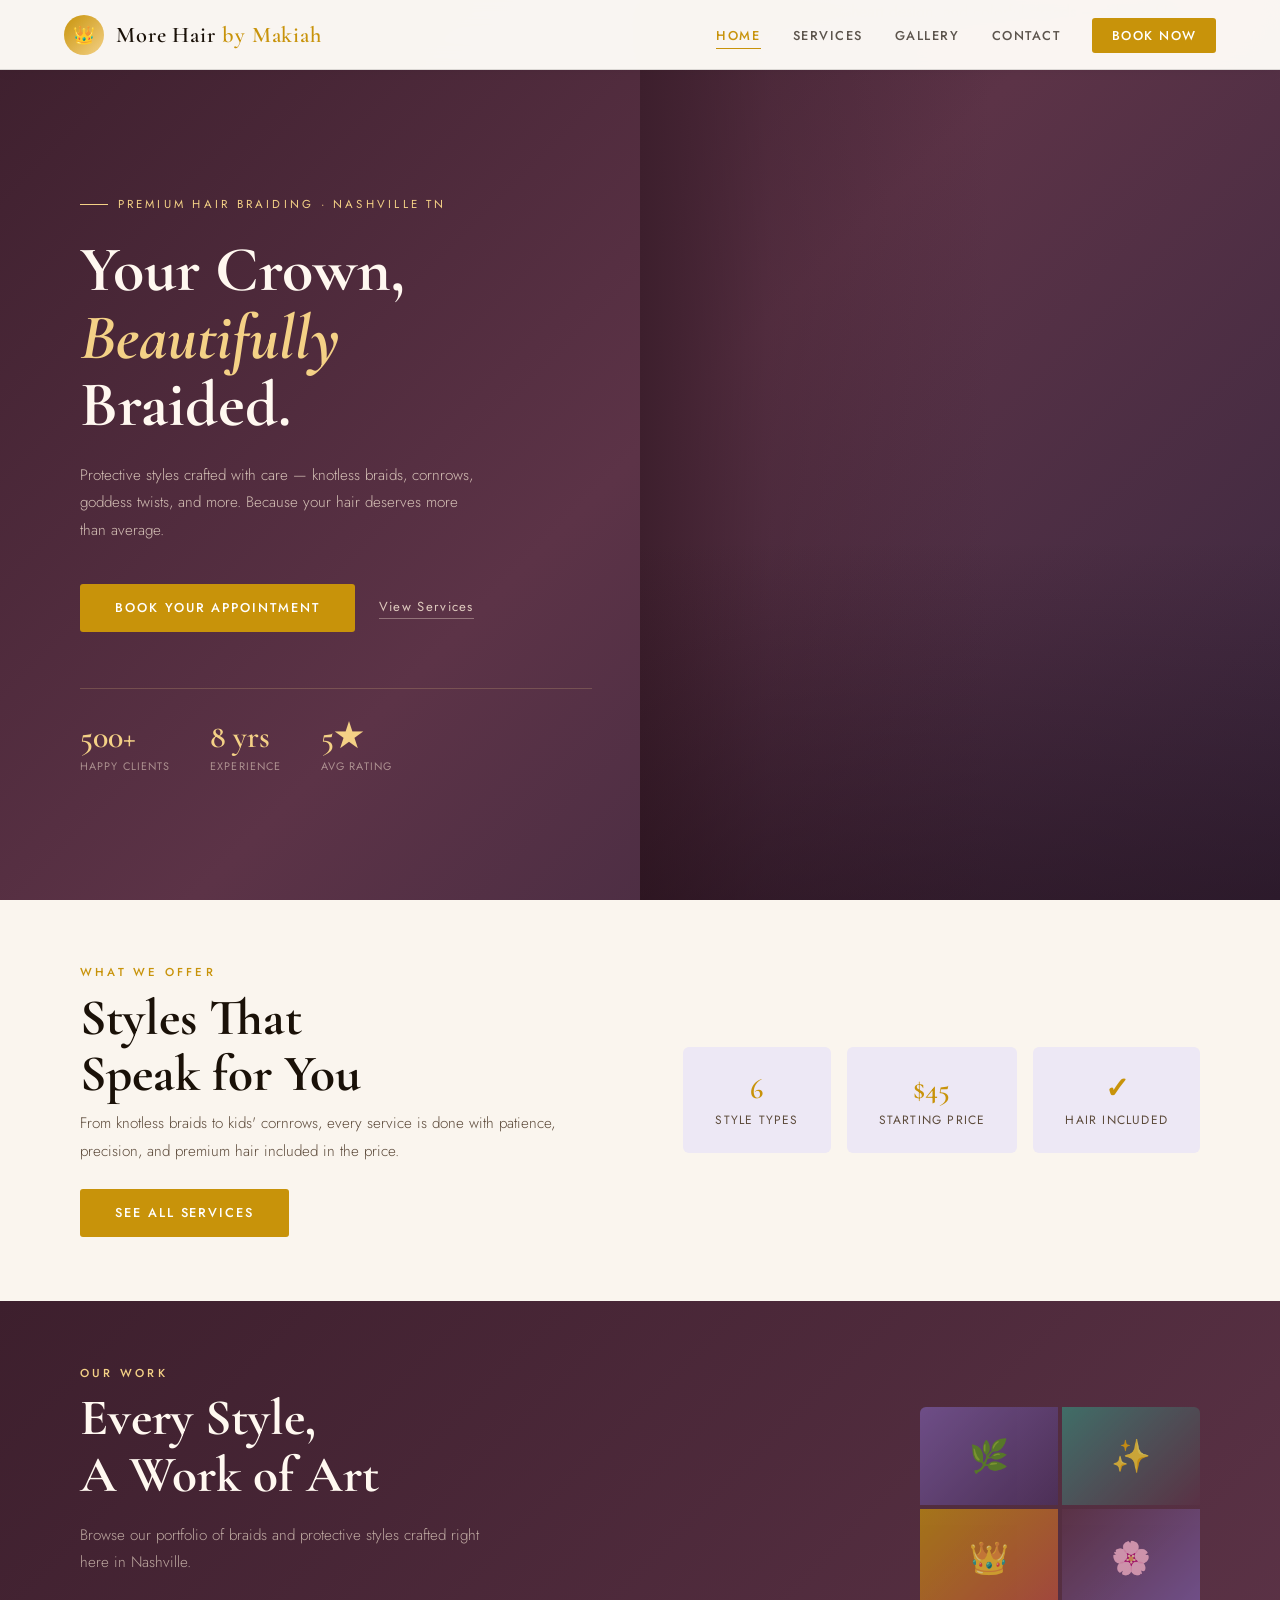
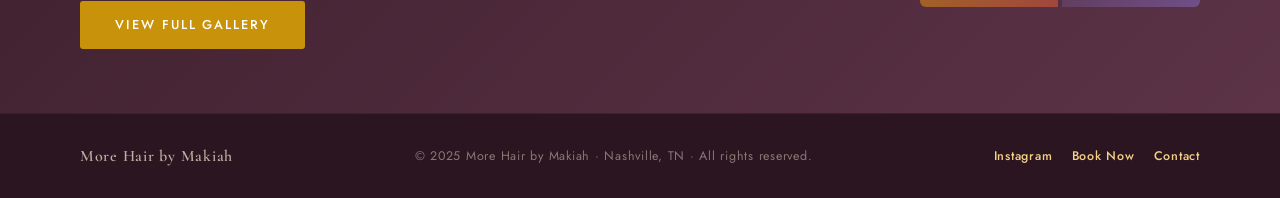
==== commit 19802230: "index update" ====
--- a/index.html
+++ b/index.html
@@ -170,520 +170,4 @@
   </script>
 
 </body>
-</html><!DOCTYPE html>
-<html lang="en">
-<head>
-  <meta charset="UTF-8" />
-  <meta name="viewport" content="width=device-width, initial-scale=1.0" />
-  <meta name="description" content="More Hair by Makiah — Premium hair braiding in Nashville, TN. Knotless braids, cornrows, goddess twists, and kids styles." />
-  <meta name="theme-color" content="#3D1F2D" />
-  <title>More Hair by Makiah &mdash; Premium Hair Braiding Nashville</title>
-
-  <!-- PWA -->
-  <link rel="manifest" href="manifest.json" />
-  <link rel="apple-touch-icon" href="icons/icon-192.png" />
-
-  <!-- Styles -->
-  <link rel="stylesheet" href="styles.css" />
-</head>
-<body>
-
-  <!-- ════════ NAV ════════ -->
-  <nav>
-    <a href="index.html" class="logo">
-      <div class="logo-icon">&#128081;</div>
-      <span class="logo-text">More Hair <span>by Makiah</span></span>
-    </a>
-    <ul class="nav-links">
-      <li><a href="index.html" class="active">Home</a></li>
-      <li><a href="services.html">Services</a></li>
-      <li><a href="gallery.html">Gallery</a></li>
-      <li><a href="contact.html">Contact</a></li>
-      <li><a href="booking.html" class="nav-book">Book Now</a></li>
-    </ul>
-    <button class="nav-hamburger" id="hamburger" aria-label="Open menu" aria-expanded="false">
-      <span></span><span></span><span></span>
-    </button>
-  </nav>
-
-  <!-- Mobile drawer -->
-  <div class="nav-drawer" id="nav-drawer" role="navigation">
-    <a href="index.html">Home</a>
-    <a href="services.html">Services</a>
-    <a href="gallery.html">Gallery</a>
-    <a href="contact.html">Contact</a>
-    <a href="booking.html" class="drawer-book">Book Now</a>
-  </div>
-
-  <!-- ════════ HERO ════════ -->
-  <section class="hero">
-    <div class="hero-left">
-      <div class="hero-tag">Premium Hair Braiding &middot; Nashville TN</div>
-      <h1>Your Crown,<br /><em>Beautifully</em><br />Braided.</h1>
-      <p class="hero-sub">
-        Protective styles crafted with care &mdash; knotless braids, cornrows,
-        goddess twists, and more. Because your hair deserves more than average.
-      </p>
-      <div class="hero-cta-group">
-        <a href="booking.html" class="btn-primary">Book Your Appointment</a>
-        <a href="services.html" class="btn-secondary">View Services</a>
-      </div>
-      <div class="hero-stats">
-        <div>
-          <div class="stat-num">500+</div>
-          <div class="stat-label">Happy Clients</div>
-        </div>
-        <div>
-          <div class="stat-num">8 yrs</div>
-          <div class="stat-label">Experience</div>
-        </div>
-        <div>
-          <div class="stat-num">5&#9733;</div>
-          <div class="stat-label">Avg Rating</div>
-        </div>
-      </div>
-    </div>
-
-    <!--
-      HERO IMAGE
-      Make sure hero-picture.png is in the same folder as index.html.
-      If your file still has a space in the name use: src="hero%20picture.png"
-    -->
-    <div class="hero-right">
-      <img
-        src="hero-picture.png"
-        alt="Young girl with stitch braids, heart design, and colorful strands — side profile"
-        class="hero-photo"
-      />
-      <div class="hero-photo-fade"></div>
-      <div class="hero-photo-vignette"></div>
-    </div>
-  </section>
-
-  <!-- ════════ SERVICES TEASER ════════ -->
-  <div class="teaser-strip">
-    <div class="teaser-text">
-      <div class="section-label">What We Offer</div>
-      <h2 class="section-title">Styles That<br />Speak for You</h2>
-      <p>
-        From knotless braids to kids' cornrows, every service is done with
-        patience, precision, and premium hair included in the price.
-      </p>
-      <a href="services.html" class="btn-primary">See All Services</a>
-    </div>
-    <div style="display:flex;gap:1rem;flex-wrap:wrap;">
-      <div style="background:var(--lavender-bg);border-radius:6px;padding:1.5rem 2rem;text-align:center;min-width:130px;">
-        <div style="font-family:'Cormorant Garamond',serif;font-size:1.8rem;font-weight:600;color:var(--gold);">6</div>
-        <div style="font-size:0.75rem;letter-spacing:0.1em;text-transform:uppercase;color:var(--text-muted);margin-top:0.3rem;">Style Types</div>
-      </div>
-      <div style="background:var(--lavender-bg);border-radius:6px;padding:1.5rem 2rem;text-align:center;min-width:130px;">
-        <div style="font-family:'Cormorant Garamond',serif;font-size:1.8rem;font-weight:600;color:var(--gold);">$45</div>
-        <div style="font-size:0.75rem;letter-spacing:0.1em;text-transform:uppercase;color:var(--text-muted);margin-top:0.3rem;">Starting Price</div>
-      </div>
-      <div style="background:var(--lavender-bg);border-radius:6px;padding:1.5rem 2rem;text-align:center;min-width:130px;">
-        <div style="font-family:'Cormorant Garamond',serif;font-size:1.8rem;font-weight:600;color:var(--gold);">&#10003;</div>
-        <div style="font-size:0.75rem;letter-spacing:0.1em;text-transform:uppercase;color:var(--text-muted);margin-top:0.3rem;">Hair Included</div>
-      </div>
-    </div>
-  </div>
-
-  <!-- ════════ GALLERY TEASER ════════ -->
-  <div style="background:linear-gradient(135deg,#3D1F2D 0%,#5C3347 100%);padding:4rem 5rem;display:flex;align-items:center;justify-content:space-between;gap:2rem;flex-wrap:wrap;">
-    <div>
-      <div class="section-label" style="color:var(--gold-light);">Our Work</div>
-      <h2 class="section-title" style="color:#FFF8F0;">Every Style,<br />A Work of Art</h2>
-      <p style="color:rgba(255,240,220,0.65);font-size:0.95rem;font-weight:300;line-height:1.8;max-width:400px;margin-bottom:1.5rem;">
-        Browse our portfolio of braids and protective styles crafted right here in Nashville.
-      </p>
-      <a href="gallery.html" class="btn-primary">View Full Gallery</a>
-    </div>
-    <div style="display:grid;grid-template-columns:1fr 1fr;gap:4px;width:280px;height:200px;border-radius:6px;overflow:hidden;flex-shrink:0;">
-      <div style="background:linear-gradient(135deg,#7B5EA7,#4A3060);display:flex;align-items:center;justify-content:center;font-size:2rem;opacity:0.7;">&#127807;</div>
-      <div style="background:linear-gradient(135deg,#3A8A7A,#5C3347);display:flex;align-items:center;justify-content:center;font-size:2rem;opacity:0.7;">&#10024;</div>
-      <div style="background:linear-gradient(135deg,#C8930A,#C0503C);display:flex;align-items:center;justify-content:center;font-size:2rem;opacity:0.7;">&#128081;</div>
-      <div style="background:linear-gradient(135deg,#5C3347,#7B5EA7);display:flex;align-items:center;justify-content:center;font-size:2rem;opacity:0.7;">&#127800;</div>
-    </div>
-  </div>
-
-  <!-- ════════ FOOTER ════════ -->
-  <footer>
-    <div class="footer-brand">More Hair by Makiah</div>
-    <p>&copy; 2025 More Hair by Makiah &middot; Nashville, TN &middot; All rights reserved.</p>
-    <div class="footer-social">
-      <a href="https://instagram.com/MoreHairByMakiah" target="_blank" rel="noopener">Instagram</a>
-      <a href="booking.html">Book Now</a>
-      <a href="contact.html">Contact</a>
-    </div>
-  </footer>
-
-  <!-- ════════ SCRIPTS ════════ -->
-  <script>
-    /* PWA: register service worker */
-    if ('serviceWorker' in navigator) {
-      navigator.serviceWorker.register('sw.js').catch(function () {});
-    }
-
-    /* Mobile hamburger menu */
-    var hamburger = document.getElementById('hamburger');
-    var drawer    = document.getElementById('nav-drawer');
-
-    hamburger.addEventListener('click', function () {
-      var open = drawer.classList.toggle('open');
-      hamburger.setAttribute('aria-expanded', open ? 'true' : 'false');
-    });
-
-    /* Close drawer when a link is tapped */
-    drawer.querySelectorAll('a').forEach(function (link) {
-      link.addEventListener('click', function () {
-        drawer.classList.remove('open');
-        hamburger.setAttribute('aria-expanded', 'false');
-      });
-    });
-  </script>
-
-</body>
-</html><!DOCTYPE html>
-<html lang="en">
-<head>
-  <meta charset="UTF-8" />
-  <meta name="viewport" content="width=device-width, initial-scale=1.0" />
-  <meta name="description" content="More Hair by Makiah — Premium hair braiding in Nashville, TN. Knotless braids, cornrows, goddess twists, and kids styles." />
-  <meta name="theme-color" content="#3D1F2D" />
-  <title>More Hair by Makiah &mdash; Premium Hair Braiding Nashville</title>
-
-  <!-- PWA -->
-  <link rel="manifest" href="manifest.json" />
-  <link rel="apple-touch-icon" href="icons/icon-192.png" />
-
-  <!-- Styles -->
-  <link rel="stylesheet" href="styles.css" />
-</head>
-<body>
-
-  <!-- ════════ NAV ════════ -->
-  <nav>
-    <a href="index.html" class="logo">
-      <div class="logo-icon">&#128081;</div>
-      <span class="logo-text">More Hair <span>by Makiah</span></span>
-    </a>
-    <ul class="nav-links">
-      <li><a href="index.html" class="active">Home</a></li>
-      <li><a href="services.html">Services</a></li>
-      <li><a href="gallery.html">Gallery</a></li>
-      <li><a href="contact.html">Contact</a></li>
-      <li><a href="booking.html" class="nav-book">Book Now</a></li>
-    </ul>
-    <button class="nav-hamburger" id="hamburger" aria-label="Open menu" aria-expanded="false">
-      <span></span><span></span><span></span>
-    </button>
-  </nav>
-
-  <!-- Mobile drawer -->
-  <div class="nav-drawer" id="nav-drawer" role="navigation">
-    <a href="index.html">Home</a>
-    <a href="services.html">Services</a>
-    <a href="gallery.html">Gallery</a>
-    <a href="contact.html">Contact</a>
-    <a href="booking.html" class="drawer-book">Book Now</a>
-  </div>
-
-  <!-- ════════ HERO ════════ -->
-  <section class="hero">
-    <div class="hero-left">
-      <div class="hero-tag">Premium Hair Braiding &middot; Nashville TN</div>
-      <h1>Your Crown,<br /><em>Beautifully</em><br />Braided.</h1>
-      <p class="hero-sub">
-        Protective styles crafted with care &mdash; knotless braids, cornrows,
-        goddess twists, and more. Because your hair deserves more than average.
-      </p>
-      <div class="hero-cta-group">
-        <a href="booking.html" class="btn-primary">Book Your Appointment</a>
-        <a href="services.html" class="btn-secondary">View Services</a>
-      </div>
-      <div class="hero-stats">
-        <div>
-          <div class="stat-num">500+</div>
-          <div class="stat-label">Happy Clients</div>
-        </div>
-        <div>
-          <div class="stat-num">8 yrs</div>
-          <div class="stat-label">Experience</div>
-        </div>
-        <div>
-          <div class="stat-num">5&#9733;</div>
-          <div class="stat-label">Avg Rating</div>
-        </div>
-      </div>
-    </div>
-
-    <!--
-      HERO IMAGE
-      Make sure hero-picture.png is in the same folder as index.html.
-      If your file still has a space in the name use: src="hero%20picture.png"
-    -->
-    <div class="hero-right">
-      <img
-        src="hero-picture.png"
-        alt="Young girl with stitch braids, heart design, and colorful strands — side profile"
-        class="hero-photo"
-      />
-      <div class="hero-photo-fade"></div>
-      <div class="hero-photo-vignette"></div>
-    </div>
-  </section>
-
-  <!-- ════════ SERVICES TEASER ════════ -->
-  <div class="teaser-strip">
-    <div class="teaser-text">
-      <div class="section-label">What We Offer</div>
-      <h2 class="section-title">Styles That<br />Speak for You</h2>
-      <p>
-        From knotless braids to kids' cornrows, every service is done with
-        patience, precision, and premium hair included in the price.
-      </p>
-      <a href="services.html" class="btn-primary">See All Services</a>
-    </div>
-    <div style="display:flex;gap:1rem;flex-wrap:wrap;">
-      <div style="background:var(--lavender-bg);border-radius:6px;padding:1.5rem 2rem;text-align:center;min-width:130px;">
-        <div style="font-family:'Cormorant Garamond',serif;font-size:1.8rem;font-weight:600;color:var(--gold);">6</div>
-        <div style="font-size:0.75rem;letter-spacing:0.1em;text-transform:uppercase;color:var(--text-muted);margin-top:0.3rem;">Style Types</div>
-      </div>
-      <div style="background:var(--lavender-bg);border-radius:6px;padding:1.5rem 2rem;text-align:center;min-width:130px;">
-        <div style="font-family:'Cormorant Garamond',serif;font-size:1.8rem;font-weight:600;color:var(--gold);">$45</div>
-        <div style="font-size:0.75rem;letter-spacing:0.1em;text-transform:uppercase;color:var(--text-muted);margin-top:0.3rem;">Starting Price</div>
-      </div>
-      <div style="background:var(--lavender-bg);border-radius:6px;padding:1.5rem 2rem;text-align:center;min-width:130px;">
-        <div style="font-family:'Cormorant Garamond',serif;font-size:1.8rem;font-weight:600;color:var(--gold);">&#10003;</div>
-        <div style="font-size:0.75rem;letter-spacing:0.1em;text-transform:uppercase;color:var(--text-muted);margin-top:0.3rem;">Hair Included</div>
-      </div>
-    </div>
-  </div>
-
-  <!-- ════════ GALLERY TEASER ════════ -->
-  <div style="background:linear-gradient(135deg,#3D1F2D 0%,#5C3347 100%);padding:4rem 5rem;display:flex;align-items:center;justify-content:space-between;gap:2rem;flex-wrap:wrap;">
-    <div>
-      <div class="section-label" style="color:var(--gold-light);">Our Work</div>
-      <h2 class="section-title" style="color:#FFF8F0;">Every Style,<br />A Work of Art</h2>
-      <p style="color:rgba(255,240,220,0.65);font-size:0.95rem;font-weight:300;line-height:1.8;max-width:400px;margin-bottom:1.5rem;">
-        Browse our portfolio of braids and protective styles crafted right here in Nashville.
-      </p>
-      <a href="gallery.html" class="btn-primary">View Full Gallery</a>
-    </div>
-    <div style="display:grid;grid-template-columns:1fr 1fr;gap:4px;width:280px;height:200px;border-radius:6px;overflow:hidden;flex-shrink:0;">
-      <div style="background:linear-gradient(135deg,#7B5EA7,#4A3060);display:flex;align-items:center;justify-content:center;font-size:2rem;opacity:0.7;">&#127807;</div>
-      <div style="background:linear-gradient(135deg,#3A8A7A,#5C3347);display:flex;align-items:center;justify-content:center;font-size:2rem;opacity:0.7;">&#10024;</div>
-      <div style="background:linear-gradient(135deg,#C8930A,#C0503C);display:flex;align-items:center;justify-content:center;font-size:2rem;opacity:0.7;">&#128081;</div>
-      <div style="background:linear-gradient(135deg,#5C3347,#7B5EA7);display:flex;align-items:center;justify-content:center;font-size:2rem;opacity:0.7;">&#127800;</div>
-    </div>
-  </div>
-
-  <!-- ════════ FOOTER ════════ -->
-  <footer>
-    <div class="footer-brand">More Hair by Makiah</div>
-    <p>&copy; 2025 More Hair by Makiah &middot; Nashville, TN &middot; All rights reserved.</p>
-    <div class="footer-social">
-      <a href="https://instagram.com/MoreHairByMakiah" target="_blank" rel="noopener">Instagram</a>
-      <a href="booking.html">Book Now</a>
-      <a href="contact.html">Contact</a>
-    </div>
-  </footer>
-
-  <!-- ════════ SCRIPTS ════════ -->
-  <script>
-    /* PWA: register service worker */
-    if ('serviceWorker' in navigator) {
-      navigator.serviceWorker.register('sw.js').catch(function () {});
-    }
-
-    /* Mobile hamburger menu */
-    var hamburger = document.getElementById('hamburger');
-    var drawer    = document.getElementById('nav-drawer');
-
-    hamburger.addEventListener('click', function () {
-      var open = drawer.classList.toggle('open');
-      hamburger.setAttribute('aria-expanded', open ? 'true' : 'false');
-    });
-
-    /* Close drawer when a link is tapped */
-    drawer.querySelectorAll('a').forEach(function (link) {
-      link.addEventListener('click', function () {
-        drawer.classList.remove('open');
-        hamburger.setAttribute('aria-expanded', 'false');
-      });
-    });
-  </script>
-
-</body>
-</html><!DOCTYPE html>
-<html lang="en">
-<head>
-  <meta charset="UTF-8" />
-  <meta name="viewport" content="width=device-width, initial-scale=1.0" />
-  <meta name="description" content="More Hair by Makiah — Premium hair braiding in Nashville, TN. Knotless braids, cornrows, goddess twists, and kids styles." />
-  <meta name="theme-color" content="#3D1F2D" />
-  <title>More Hair by Makiah &mdash; Premium Hair Braiding Nashville</title>
-
-  <!-- PWA -->
-  <link rel="manifest" href="manifest.json" />
-  <link rel="apple-touch-icon" href="icons/icon-192.png" />
-
-  <!-- Styles -->
-  <link rel="stylesheet" href="styles.css" />
-</head>
-<body>
-
-  <!-- ════════ NAV ════════ -->
-  <nav>
-    <a href="index.html" class="logo">
-      <div class="logo-icon">&#128081;</div>
-      <span class="logo-text">More Hair <span>by Makiah</span></span>
-    </a>
-    <ul class="nav-links">
-      <li><a href="index.html" class="active">Home</a></li>
-      <li><a href="services.html">Services</a></li>
-      <li><a href="gallery.html">Gallery</a></li>
-      <li><a href="contact.html">Contact</a></li>
-      <li><a href="booking.html" class="nav-book">Book Now</a></li>
-    </ul>
-    <button class="nav-hamburger" id="hamburger" aria-label="Open menu" aria-expanded="false">
-      <span></span><span></span><span></span>
-    </button>
-  </nav>
-
-  <!-- Mobile drawer -->
-  <div class="nav-drawer" id="nav-drawer" role="navigation">
-    <a href="index.html">Home</a>
-    <a href="services.html">Services</a>
-    <a href="gallery.html">Gallery</a>
-    <a href="contact.html">Contact</a>
-    <a href="booking.html" class="drawer-book">Book Now</a>
-  </div>
-
-  <!-- ════════ HERO ════════ -->
-  <section class="hero">
-    <div class="hero-left">
-      <div class="hero-tag">Premium Hair Braiding &middot; Nashville TN</div>
-      <h1>Your Crown,<br /><em>Beautifully</em><br />Braided.</h1>
-      <p class="hero-sub">
-        Protective styles crafted with care &mdash; knotless braids, cornrows,
-        goddess twists, and more. Because your hair deserves more than average.
-      </p>
-      <div class="hero-cta-group">
-        <a href="booking.html" class="btn-primary">Book Your Appointment</a>
-        <a href="services.html" class="btn-secondary">View Services</a>
-      </div>
-      <div class="hero-stats">
-        <div>
-          <div class="stat-num">500+</div>
-          <div class="stat-label">Happy Clients</div>
-        </div>
-        <div>
-          <div class="stat-num">8 yrs</div>
-          <div class="stat-label">Experience</div>
-        </div>
-        <div>
-          <div class="stat-num">5&#9733;</div>
-          <div class="stat-label">Avg Rating</div>
-        </div>
-      </div>
-    </div>
-
-    <!--
-      HERO IMAGE
-      Make sure hero-picture.png is in the same folder as index.html.
-      If your file still has a space in the name use: src="hero%20picture.png"
-    -->
-    <div class="hero-right">
-      <img
-        src="hero-picture.png"
-        alt="Young girl with stitch braids, heart design, and colorful strands — side profile"
-        class="hero-photo"
-      />
-      <div class="hero-photo-fade"></div>
-      <div class="hero-photo-vignette"></div>
-    </div>
-  </section>
-
-  <!-- ════════ SERVICES TEASER ════════ -->
-  <div class="teaser-strip">
-    <div class="teaser-text">
-      <div class="section-label">What We Offer</div>
-      <h2 class="section-title">Styles That<br />Speak for You</h2>
-      <p>
-        From knotless braids to kids' cornrows, every service is done with
-        patience, precision, and premium hair included in the price.
-      </p>
-      <a href="services.html" class="btn-primary">See All Services</a>
-    </div>
-    <div style="display:flex;gap:1rem;flex-wrap:wrap;">
-      <div style="background:var(--lavender-bg);border-radius:6px;padding:1.5rem 2rem;text-align:center;min-width:130px;">
-        <div style="font-family:'Cormorant Garamond',serif;font-size:1.8rem;font-weight:600;color:var(--gold);">6</div>
-        <div style="font-size:0.75rem;letter-spacing:0.1em;text-transform:uppercase;color:var(--text-muted);margin-top:0.3rem;">Style Types</div>
-      </div>
-      <div style="background:var(--lavender-bg);border-radius:6px;padding:1.5rem 2rem;text-align:center;min-width:130px;">
-        <div style="font-family:'Cormorant Garamond',serif;font-size:1.8rem;font-weight:600;color:var(--gold);">$45</div>
-        <div style="font-size:0.75rem;letter-spacing:0.1em;text-transform:uppercase;color:var(--text-muted);margin-top:0.3rem;">Starting Price</div>
-      </div>
-      <div style="background:var(--lavender-bg);border-radius:6px;padding:1.5rem 2rem;text-align:center;min-width:130px;">
-        <div style="font-family:'Cormorant Garamond',serif;font-size:1.8rem;font-weight:600;color:var(--gold);">&#10003;</div>
-        <div style="font-size:0.75rem;letter-spacing:0.1em;text-transform:uppercase;color:var(--text-muted);margin-top:0.3rem;">Hair Included</div>
-      </div>
-    </div>
-  </div>
-
-  <!-- ════════ GALLERY TEASER ════════ -->
-  <div style="background:linear-gradient(135deg,#3D1F2D 0%,#5C3347 100%);padding:4rem 5rem;display:flex;align-items:center;justify-content:space-between;gap:2rem;flex-wrap:wrap;">
-    <div>
-      <div class="section-label" style="color:var(--gold-light);">Our Work</div>
-      <h2 class="section-title" style="color:#FFF8F0;">Every Style,<br />A Work of Art</h2>
-      <p style="color:rgba(255,240,220,0.65);font-size:0.95rem;font-weight:300;line-height:1.8;max-width:400px;margin-bottom:1.5rem;">
-        Browse our portfolio of braids and protective styles crafted right here in Nashville.
-      </p>
-      <a href="gallery.html" class="btn-primary">View Full Gallery</a>
-    </div>
-    <div style="display:grid;grid-template-columns:1fr 1fr;gap:4px;width:280px;height:200px;border-radius:6px;overflow:hidden;flex-shrink:0;">
-      <div style="background:linear-gradient(135deg,#7B5EA7,#4A3060);display:flex;align-items:center;justify-content:center;font-size:2rem;opacity:0.7;">&#127807;</div>
-      <div style="background:linear-gradient(135deg,#3A8A7A,#5C3347);display:flex;align-items:center;justify-content:center;font-size:2rem;opacity:0.7;">&#10024;</div>
-      <div style="background:linear-gradient(135deg,#C8930A,#C0503C);display:flex;align-items:center;justify-content:center;font-size:2rem;opacity:0.7;">&#128081;</div>
-      <div style="background:linear-gradient(135deg,#5C3347,#7B5EA7);display:flex;align-items:center;justify-content:center;font-size:2rem;opacity:0.7;">&#127800;</div>
-    </div>
-  </div>
-
-  <!-- ════════ FOOTER ════════ -->
-  <footer>
-    <div class="footer-brand">More Hair by Makiah</div>
-    <p>&copy; 2025 More Hair by Makiah &middot; Nashville, TN &middot; All rights reserved.</p>
-    <div class="footer-social">
-      <a href="https://instagram.com/MoreHairByMakiah" target="_blank" rel="noopener">Instagram</a>
-      <a href="booking.html">Book Now</a>
-      <a href="contact.html">Contact</a>
-    </div>
-  </footer>
-
-  <!-- ════════ SCRIPTS ════════ -->
-  <script>
-    /* PWA: register service worker */
-    if ('serviceWorker' in navigator) {
-      navigator.serviceWorker.register('sw.js').catch(function () {});
-    }
-
-    /* Mobile hamburger menu */
-    var hamburger = document.getElementById('hamburger');
-    var drawer    = document.getElementById('nav-drawer');
-
-    hamburger.addEventListener('click', function () {
-      var open = drawer.classList.toggle('open');
-      hamburger.setAttribute('aria-expanded', open ? 'true' : 'false');
-    });
-
-    /* Close drawer when a link is tapped */
-    drawer.querySelectorAll('a').forEach(function (link) {
-      link.addEventListener('click', function () {
-        drawer.classList.remove('open');
-        hamburger.setAttribute('aria-expanded', 'false');
-      });
-    });
-  </script>
-
-</body>
 </html>
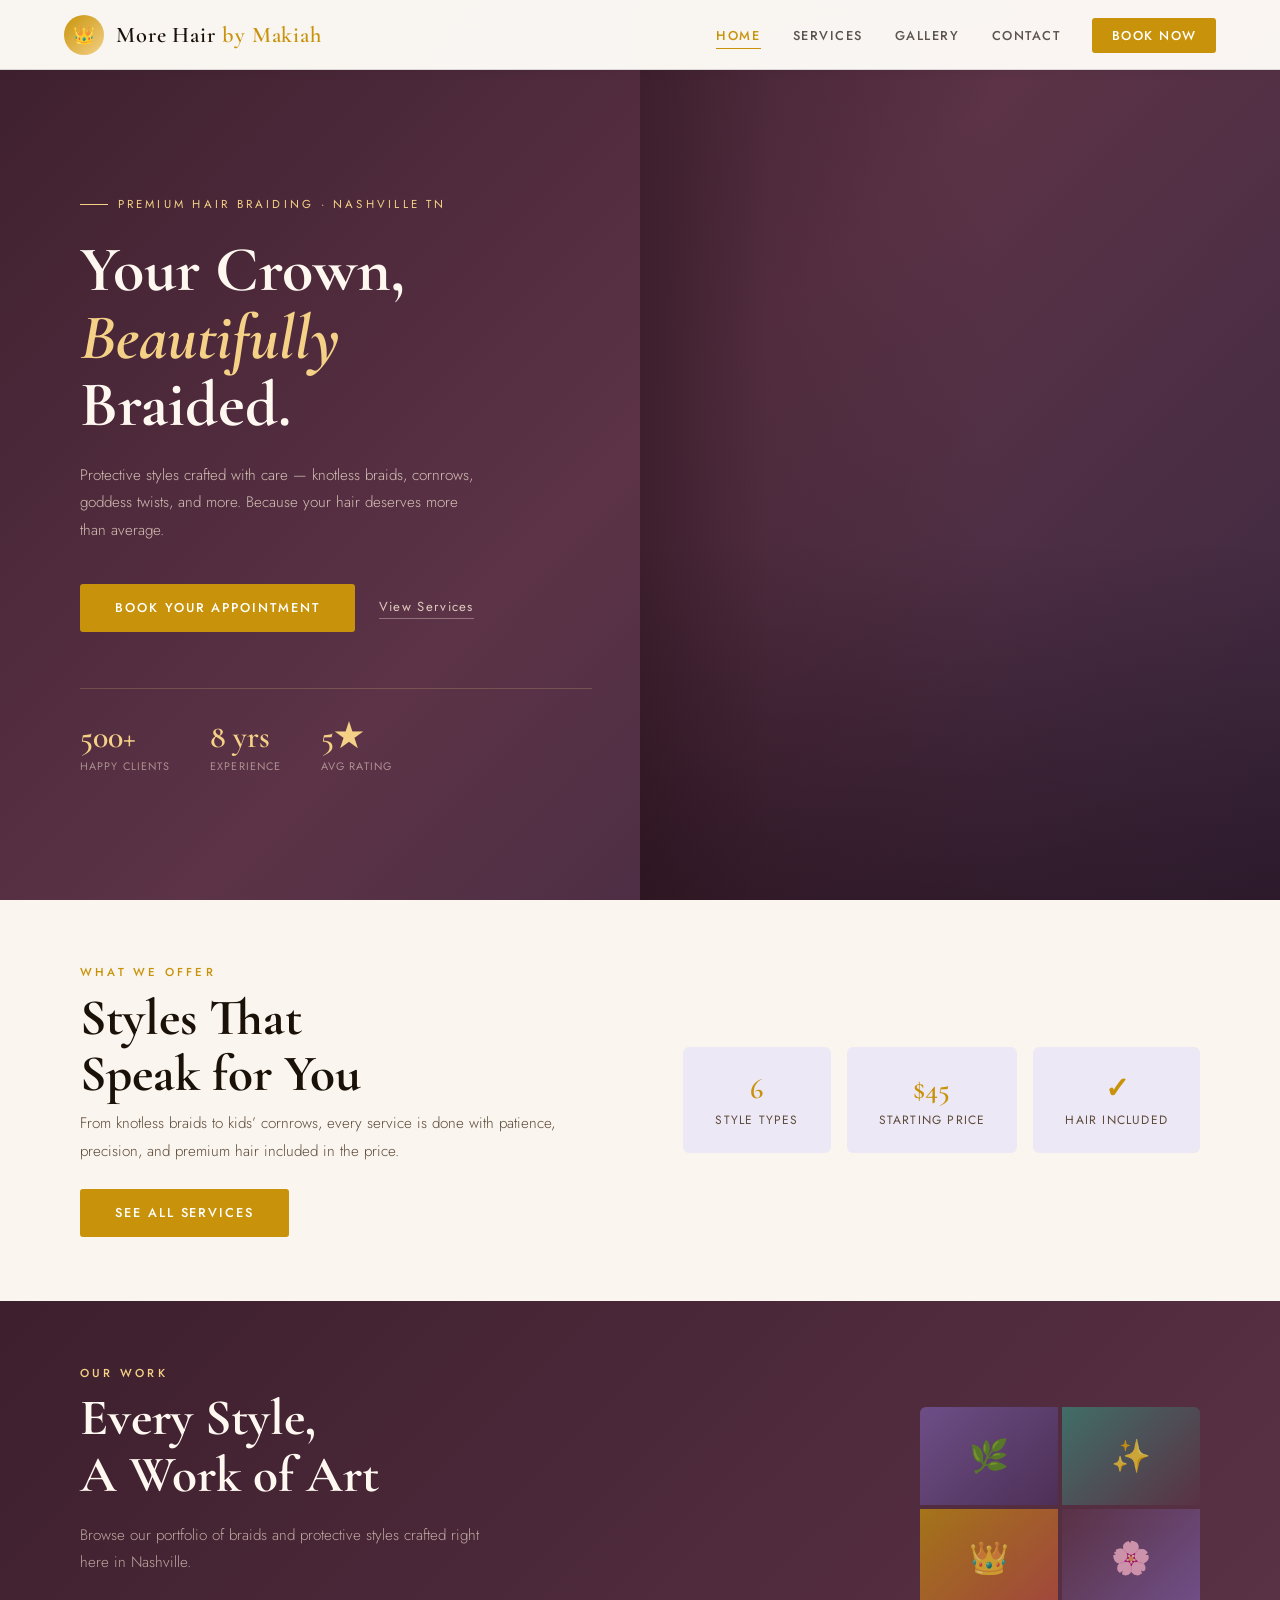
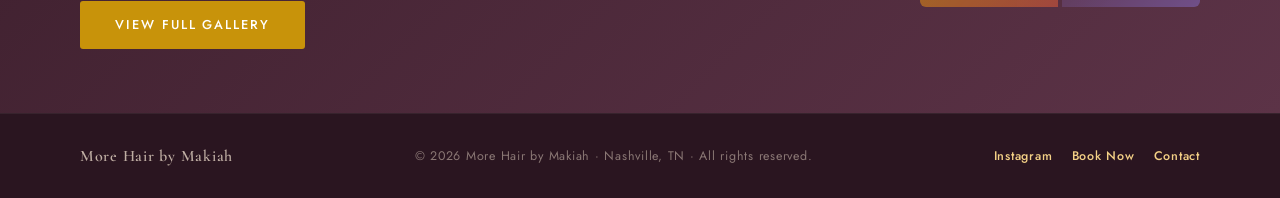
==== commit 1b6ba50a: "index update" ====
--- a/index.html
+++ b/index.html
@@ -75,12 +75,12 @@
     <!--
       HERO IMAGE
       Make sure hero-picture.png is in the same folder as index.html.
-      If your file still has a space in the name use: src="hero%20picture.png"
+      If your filename has a space use: src="hero%20picture.png"
     -->
     <div class="hero-right">
       <img
         src="hero-picture.png"
-        alt="Young girl with stitch braids, heart design, and colorful strands — side profile"
+        alt="Beautiful braided hair style by Makiah — Nashville TN"
         class="hero-photo"
       />
       <div class="hero-photo-fade"></div>
@@ -94,49 +94,51 @@
       <div class="section-label">What We Offer</div>
       <h2 class="section-title">Styles That<br />Speak for You</h2>
       <p>
-        From knotless braids to kids' cornrows, every service is done with
+        From knotless braids to kids&rsquo; cornrows, every service is done with
         patience, precision, and premium hair included in the price.
       </p>
       <a href="services.html" class="btn-primary">See All Services</a>
     </div>
-    <div style="display:flex;gap:1rem;flex-wrap:wrap;">
-      <div style="background:var(--lavender-bg);border-radius:6px;padding:1.5rem 2rem;text-align:center;min-width:130px;">
-        <div style="font-family:'Cormorant Garamond',serif;font-size:1.8rem;font-weight:600;color:var(--gold);">6</div>
-        <div style="font-size:0.75rem;letter-spacing:0.1em;text-transform:uppercase;color:var(--text-muted);margin-top:0.3rem;">Style Types</div>
+
+    <div class="teaser-stats">
+      <div class="teaser-stat-card">
+        <div class="teaser-stat-num">6</div>
+        <div class="teaser-stat-label">Style Types</div>
       </div>
-      <div style="background:var(--lavender-bg);border-radius:6px;padding:1.5rem 2rem;text-align:center;min-width:130px;">
-        <div style="font-family:'Cormorant Garamond',serif;font-size:1.8rem;font-weight:600;color:var(--gold);">$45</div>
-        <div style="font-size:0.75rem;letter-spacing:0.1em;text-transform:uppercase;color:var(--text-muted);margin-top:0.3rem;">Starting Price</div>
+      <div class="teaser-stat-card">
+        <div class="teaser-stat-num">$45</div>
+        <div class="teaser-stat-label">Starting Price</div>
       </div>
-      <div style="background:var(--lavender-bg);border-radius:6px;padding:1.5rem 2rem;text-align:center;min-width:130px;">
-        <div style="font-family:'Cormorant Garamond',serif;font-size:1.8rem;font-weight:600;color:var(--gold);">&#10003;</div>
-        <div style="font-size:0.75rem;letter-spacing:0.1em;text-transform:uppercase;color:var(--text-muted);margin-top:0.3rem;">Hair Included</div>
+      <div class="teaser-stat-card">
+        <div class="teaser-stat-num">&#10003;</div>
+        <div class="teaser-stat-label">Hair Included</div>
       </div>
     </div>
   </div>
 
   <!-- ════════ GALLERY TEASER ════════ -->
-  <div style="background:linear-gradient(135deg,#3D1F2D 0%,#5C3347 100%);padding:4rem 5rem;display:flex;align-items:center;justify-content:space-between;gap:2rem;flex-wrap:wrap;">
-    <div>
+  <div class="gallery-teaser">
+    <div class="gallery-teaser-text">
       <div class="section-label" style="color:var(--gold-light);">Our Work</div>
       <h2 class="section-title" style="color:#FFF8F0;">Every Style,<br />A Work of Art</h2>
-      <p style="color:rgba(255,240,220,0.65);font-size:0.95rem;font-weight:300;line-height:1.8;max-width:400px;margin-bottom:1.5rem;">
+      <p>
         Browse our portfolio of braids and protective styles crafted right here in Nashville.
       </p>
       <a href="gallery.html" class="btn-primary">View Full Gallery</a>
     </div>
-    <div style="display:grid;grid-template-columns:1fr 1fr;gap:4px;width:280px;height:200px;border-radius:6px;overflow:hidden;flex-shrink:0;">
-      <div style="background:linear-gradient(135deg,#7B5EA7,#4A3060);display:flex;align-items:center;justify-content:center;font-size:2rem;opacity:0.7;">&#127807;</div>
-      <div style="background:linear-gradient(135deg,#3A8A7A,#5C3347);display:flex;align-items:center;justify-content:center;font-size:2rem;opacity:0.7;">&#10024;</div>
-      <div style="background:linear-gradient(135deg,#C8930A,#C0503C);display:flex;align-items:center;justify-content:center;font-size:2rem;opacity:0.7;">&#128081;</div>
-      <div style="background:linear-gradient(135deg,#5C3347,#7B5EA7);display:flex;align-items:center;justify-content:center;font-size:2rem;opacity:0.7;">&#127800;</div>
+
+    <div class="gallery-teaser-grid">
+      <div style="background:linear-gradient(135deg,#7B5EA7,#4A3060);">&#127807;</div>
+      <div style="background:linear-gradient(135deg,#3A8A7A,#5C3347);">&#10024;</div>
+      <div style="background:linear-gradient(135deg,#C8930A,#C0503C);">&#128081;</div>
+      <div style="background:linear-gradient(135deg,#5C3347,#7B5EA7);">&#127800;</div>
     </div>
   </div>
 
   <!-- ════════ FOOTER ════════ -->
   <footer>
     <div class="footer-brand">More Hair by Makiah</div>
-    <p>&copy; 2025 More Hair by Makiah &middot; Nashville, TN &middot; All rights reserved.</p>
+    <p>&copy; <span id="copy-year"></span> More Hair by Makiah &middot; Nashville, TN &middot; All rights reserved.</p>
     <div class="footer-social">
       <a href="https://instagram.com/MoreHairByMakiah" target="_blank" rel="noopener">Instagram</a>
       <a href="booking.html">Book Now</a>
@@ -146,12 +148,12 @@
 
   <!-- ════════ SCRIPTS ════════ -->
   <script>
-    /* PWA: register service worker */
     if ('serviceWorker' in navigator) {
       navigator.serviceWorker.register('sw.js').catch(function () {});
     }
 
-    /* Mobile hamburger menu */
+    document.getElementById('copy-year').textContent = new Date().getFullYear();
+
     var hamburger = document.getElementById('hamburger');
     var drawer    = document.getElementById('nav-drawer');
 
@@ -160,7 +162,6 @@
       hamburger.setAttribute('aria-expanded', open ? 'true' : 'false');
     });
 
-    /* Close drawer when a link is tapped */
     drawer.querySelectorAll('a').forEach(function (link) {
       link.addEventListener('click', function () {
         drawer.classList.remove('open');
--- a/styles.css
+++ b/styles.css
@@ -550,6 +550,8 @@
   transition: opacity 0.3s, transform 0.5s;
 }
 
+/* Gallery items — when real photos are added, swap the background
+   for an <img> tag with object-fit: cover inside each .gallery-item */
 .gallery-item:nth-child(1) .gallery-item-inner { background: linear-gradient(135deg, #7B5EA7, #4A3060); }
 .gallery-item:nth-child(2) .gallery-item-inner { background: linear-gradient(135deg, #3A8A7A, #5C3347); }
 .gallery-item:nth-child(3) .gallery-item-inner { background: linear-gradient(135deg, #C8930A, #C0503C); }
@@ -886,6 +888,75 @@
   margin-bottom: 1.5rem;
 }
 
+/* Gallery teaser dark strip — responsive wrapper */
+.gallery-teaser {
+  background: linear-gradient(135deg, #3D1F2D 0%, #5C3347 100%);
+  padding: 4rem 5rem;
+  display: flex;
+  align-items: center;
+  justify-content: space-between;
+  gap: 2rem;
+  flex-wrap: wrap;
+}
+
+.gallery-teaser-text p {
+  color: rgba(255,240,220,0.65);
+  font-size: 0.95rem;
+  font-weight: 300;
+  line-height: 1.8;
+  max-width: 400px;
+  margin-bottom: 1.5rem;
+}
+
+.gallery-teaser-grid {
+  display: grid;
+  grid-template-columns: 1fr 1fr;
+  gap: 4px;
+  width: 280px;
+  height: 200px;
+  border-radius: 6px;
+  overflow: hidden;
+  flex-shrink: 0;
+}
+
+.gallery-teaser-grid div {
+  display: flex;
+  align-items: center;
+  justify-content: center;
+  font-size: 2rem;
+  opacity: 0.7;
+}
+
+/* Teaser stat cards */
+.teaser-stats {
+  display: flex;
+  gap: 1rem;
+  flex-wrap: wrap;
+}
+
+.teaser-stat-card {
+  background: var(--lavender-bg);
+  border-radius: 6px;
+  padding: 1.5rem 2rem;
+  text-align: center;
+  min-width: 130px;
+}
+
+.teaser-stat-num {
+  font-family: 'Cormorant Garamond', serif;
+  font-size: 1.8rem;
+  font-weight: 600;
+  color: var(--gold);
+}
+
+.teaser-stat-label {
+  font-size: 0.75rem;
+  letter-spacing: 0.1em;
+  text-transform: uppercase;
+  color: var(--text-muted);
+  margin-top: 0.3rem;
+}
+
 /* ================================================
    ANIMATIONS
    ================================================ */
@@ -913,18 +984,54 @@
   .nav-links { display: none; }
   .nav-hamburger { display: flex; }
 
-  /* Hero */
-  .hero { grid-template-columns: 1fr; min-height: 100svh; }
-  .hero-right { display: none; }
+  /* ── HERO: stack vertically so photo is always visible ── */
+  .hero {
+    grid-template-columns: 1fr;
+    grid-template-rows: auto auto;
+    min-height: 100svh;
+  }
+
+  /* Text block comes first */
   .hero-left {
-    padding: calc(var(--nav-h) + 2.5rem) 1.5rem 3rem;
+    padding: calc(var(--nav-h) + 2rem) 1.5rem 2rem;
     text-align: center;
     align-items: center;
-  }
+    order: 1;
+  }
+
   .hero-tag { justify-content: center; }
-  .hero-sub { text-align: center; }
+  .hero-sub { text-align: center; max-width: 100%; }
   .hero-cta-group { justify-content: center; }
   .hero-stats { justify-content: center; gap: 2rem; }
+
+  /* Photo block comes second — shown as a tall banner below the text */
+  .hero-right {
+    display: block;         /* was "display: none" — now always visible */
+    order: 2;
+    height: 55vw;           /* responsive height — tall enough to see the style */
+    min-height: 260px;
+    max-height: 420px;
+    position: relative;
+    overflow: hidden;
+  }
+
+  .hero-photo {
+    position: absolute;
+    inset: 0;
+    width: 100%;
+    height: 100%;
+    object-fit: cover;
+    object-position: center top;
+  }
+
+  /* Fade only from top on mobile so photo isn't hidden */
+  .hero-photo-fade {
+    background: linear-gradient(
+      to bottom,
+      var(--hero-dark) 0%,
+      transparent 25%
+    );
+  }
 
   /* Page banner */
   .page-banner { padding: 3.5rem 1.5rem 3rem; }
@@ -954,7 +1061,27 @@
 
   .cf-row { grid-template-columns: 1fr; }
 
-  .teaser-strip { padding: 3rem 1.25rem; flex-direction: column; }
+  /* Teaser strips */
+  .teaser-strip {
+    padding: 3rem 1.25rem;
+    flex-direction: column;
+    align-items: flex-start;
+  }
+
+  .teaser-stats { justify-content: center; width: 100%; }
+
+  .teaser-stat-card { min-width: 0; flex: 1; }
+
+  /* Gallery teaser dark strip */
+  .gallery-teaser {
+    padding: 3rem 1.25rem;
+    flex-direction: column;
+  }
+
+  .gallery-teaser-grid {
+    width: 100%;
+    height: 160px;
+  }
 
   /* Footer */
   footer {
@@ -966,10 +1093,15 @@
 }
 
 /* ================================================
-   RESPONSIVE — SMALL MOBILE  (max 400px)
-   ================================================ */
-@media (max-width: 400px) {
+   RESPONSIVE — SMALL MOBILE  (max 480px)
+   ================================================ */
+@media (max-width: 480px) {
   .hero h1 { font-size: 2.4rem; }
   .hero-stats { flex-direction: column; gap: 1.2rem; align-items: center; }
-  .gallery-grid { grid-template-columns: 1fr; grid-template-rows: repeat(5, 200px); }
-}
+
+  /* 1-column gallery at narrow widths for breathing room */
+  .gallery-grid {
+    grid-template-columns: 1fr;
+    grid-template-rows: repeat(5, 220px);
+  }
+}
